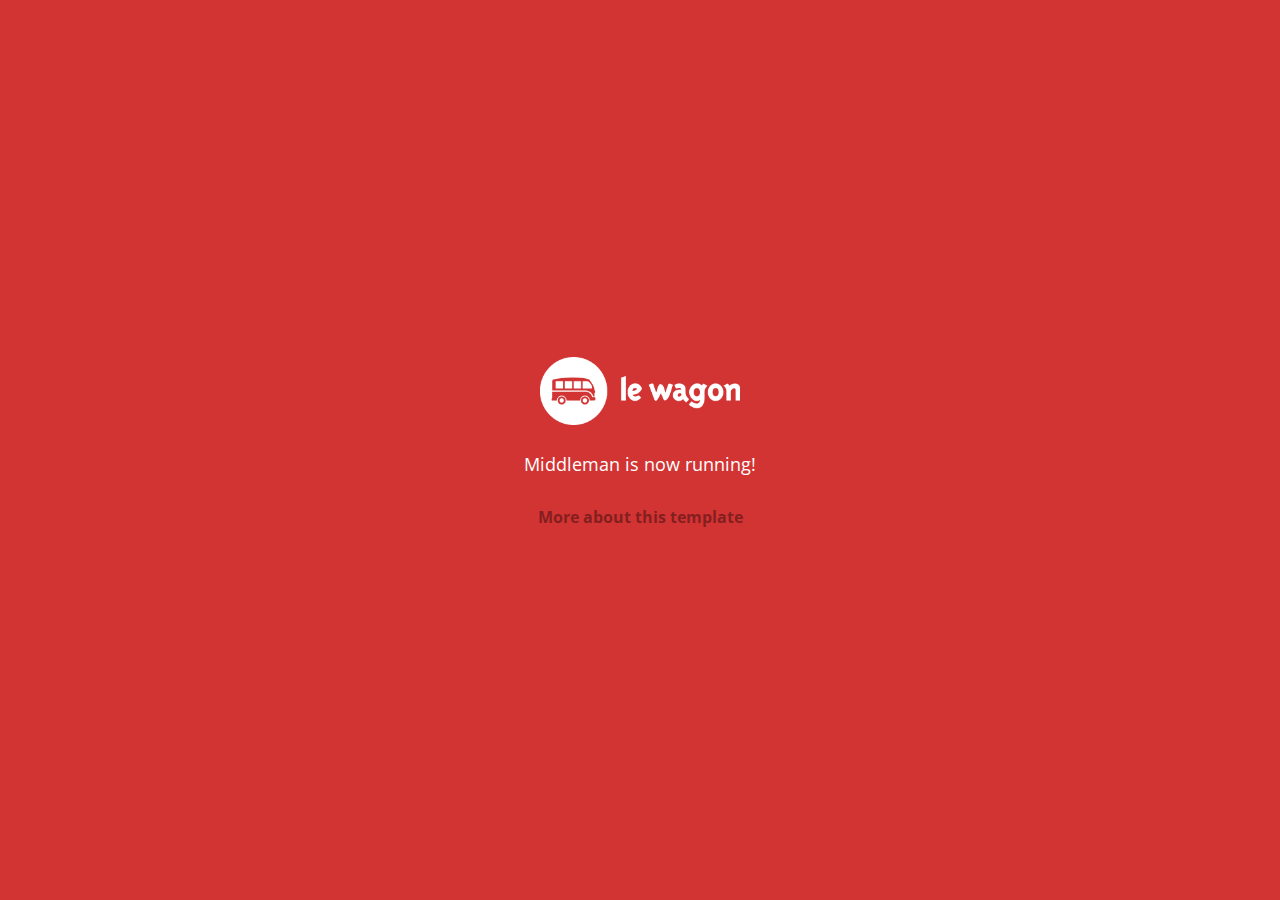
==== index.html @ c511c8ee "Automated commit at 2017-07-31 10:25:38 UTC by middleman-deploy 2.0.0-alpha" ====
<!doctype html>
<html>
  <head>
    <meta charset="utf-8">
    <meta http-equiv="x-ua-compatible" content="ie=edge">
    <meta name="viewport"
          content="width=device-width, initial-scale=1, shrink-to-fit=no">
    <!-- Use the title from a page's frontmatter if it has one -->
    <title>Le Wagon - Middleman</title>
    <link href="stylesheets/application-3c48b980.css" rel="stylesheet" />
    <script src="javascripts/application-93de88c9.js"></script>
    <link href="images/favicon-f15af148.png" rel="icon" type="image/png" />
  </head>
  <body>
    <div id="home">
  <div class="home-content">
    <img src="images/logo-acc9c0ec.png" width="200" alt="Logo" />
    <p>
      Middleman is now running!
    </p>
    <p class="about">
      <a href="about.html">More about this template</a>
    </p>
  </div>
</div>

  </body>
</html>
---- stylesheets/application-3c48b980.css ----
@import url("https://fonts.googleapis.com/css?family=Open+Sans:400,300,700|Raleway:400,100,300,700,500");/*!
 * Bootstrap v3.3.7 (http://getbootstrap.com)
 * Copyright 2011-2016 Twitter, Inc.
 * Licensed under MIT (https://github.com/twbs/bootstrap/blob/master/LICENSE)
 *//*! normalize.css v3.0.3 | MIT License | github.com/necolas/normalize.css */html{font-family:sans-serif;-ms-text-size-adjust:100%;-webkit-text-size-adjust:100%}body{margin:0}article,aside,details,figcaption,figure,footer,header,hgroup,main,menu,nav,section,summary{display:block}audio,canvas,progress,video{display:inline-block;vertical-align:baseline}audio:not([controls]){display:none;height:0}[hidden],template{display:none}a{background-color:transparent}a:active,a:hover{outline:0}abbr[title]{border-bottom:1px dotted}b,strong{font-weight:bold}dfn{font-style:italic}h1{font-size:2em;margin:0.67em 0}mark{background:#ff0;color:#000}small{font-size:80%}sub,sup{font-size:75%;line-height:0;position:relative;vertical-align:baseline}sup{top:-0.5em}sub{bottom:-0.25em}img{border:0}svg:not(:root){overflow:hidden}figure{margin:1em 40px}hr{-webkit-box-sizing:content-box;box-sizing:content-box;height:0}pre{overflow:auto}code,kbd,pre,samp{font-family:monospace, monospace;font-size:1em}button,input,optgroup,select,textarea{color:inherit;font:inherit;margin:0}button{overflow:visible}button,select{text-transform:none}button,html input[type="button"],input[type="reset"],input[type="submit"]{-webkit-appearance:button;cursor:pointer}button[disabled],html input[disabled]{cursor:default}button::-moz-focus-inner,input::-moz-focus-inner{border:0;padding:0}input{line-height:normal}input[type="checkbox"],input[type="radio"]{-webkit-box-sizing:border-box;box-sizing:border-box;padding:0}input[type="number"]::-webkit-inner-spin-button,input[type="number"]::-webkit-outer-spin-button{height:auto}input[type="search"]{-webkit-appearance:textfield;-webkit-box-sizing:content-box;box-sizing:content-box}input[type="search"]::-webkit-search-cancel-button,input[type="search"]::-webkit-search-decoration{-webkit-appearance:none}fieldset{border:1px solid #c0c0c0;margin:0 2px;padding:0.35em 0.625em 0.75em}legend{border:0;padding:0}textarea{overflow:auto}optgroup{font-weight:bold}table{border-collapse:collapse;border-spacing:0}td,th{padding:0}/*! Source: https://github.com/h5bp/html5-boilerplate/blob/master/src/css/main.css */@media print{*,*:before,*:after{background:transparent !important;color:#000 !important;-webkit-box-shadow:none !important;box-shadow:none !important;text-shadow:none !important}a,a:visited{text-decoration:underline}a[href]:after{content:" (" attr(href) ")"}abbr[title]:after{content:" (" attr(title) ")"}a[href^="#"]:after,a[href^="javascript:"]:after{content:""}pre,blockquote{border:1px solid #999;page-break-inside:avoid}thead{display:table-header-group}tr,img{page-break-inside:avoid}img{max-width:100% !important}p,h2,h3{orphans:3;widows:3}h2,h3{page-break-after:avoid}.navbar{display:none}.btn>.caret,.dropup>.btn>.caret{border-top-color:#000 !important}.label{border:1px solid #000}.table{border-collapse:collapse !important}.table td,.table th{background-color:#fff !important}.table-bordered th,.table-bordered td{border:1px solid #ddd !important}}@font-face{font-family:'Glyphicons Halflings';src:url("../assets/bootstrap/glyphicons-halflings-regular-86b6f62b.eot");src:url("../assets/bootstrap/glyphicons-halflings-regular-86b6f62b.eot?#iefix") format("embedded-opentype"),url("../assets/bootstrap/glyphicons-halflings-regular-ca35b697.woff2") format("woff2"),url("../assets/bootstrap/glyphicons-halflings-regular-278e49a8.woff") format("woff"),url("../assets/bootstrap/glyphicons-halflings-regular-44bc1850.ttf") format("truetype"),url("../assets/bootstrap/glyphicons-halflings-regular-de51a849.svg#glyphicons_halflingsregular") format("svg")}.glyphicon{position:relative;top:1px;display:inline-block;font-family:'Glyphicons Halflings';font-style:normal;font-weight:normal;line-height:1;-webkit-font-smoothing:antialiased;-moz-osx-font-smoothing:grayscale}.glyphicon-asterisk:before{content:"\002a"}.glyphicon-plus:before{content:"\002b"}.glyphicon-euro:before,.glyphicon-eur:before{content:"\20ac"}.glyphicon-minus:before{content:"\2212"}.glyphicon-cloud:before{content:"\2601"}.glyphicon-envelope:before{content:"\2709"}.glyphicon-pencil:before{content:"\270f"}.glyphicon-glass:before{content:"\e001"}.glyphicon-music:before{content:"\e002"}.glyphicon-search:before{content:"\e003"}.glyphicon-heart:before{content:"\e005"}.glyphicon-star:before{content:"\e006"}.glyphicon-star-empty:before{content:"\e007"}.glyphicon-user:before{content:"\e008"}.glyphicon-film:before{content:"\e009"}.glyphicon-th-large:before{content:"\e010"}.glyphicon-th:before{content:"\e011"}.glyphicon-th-list:before{content:"\e012"}.glyphicon-ok:before{content:"\e013"}.glyphicon-remove:before{content:"\e014"}.glyphicon-zoom-in:before{content:"\e015"}.glyphicon-zoom-out:before{content:"\e016"}.glyphicon-off:before{content:"\e017"}.glyphicon-signal:before{content:"\e018"}.glyphicon-cog:before{content:"\e019"}.glyphicon-trash:before{content:"\e020"}.glyphicon-home:before{content:"\e021"}.glyphicon-file:before{content:"\e022"}.glyphicon-time:before{content:"\e023"}.glyphicon-road:before{content:"\e024"}.glyphicon-download-alt:before{content:"\e025"}.glyphicon-download:before{content:"\e026"}.glyphicon-upload:before{content:"\e027"}.glyphicon-inbox:before{content:"\e028"}.glyphicon-play-circle:before{content:"\e029"}.glyphicon-repeat:before{content:"\e030"}.glyphicon-refresh:before{content:"\e031"}.glyphicon-list-alt:before{content:"\e032"}.glyphicon-lock:before{content:"\e033"}.glyphicon-flag:before{content:"\e034"}.glyphicon-headphones:before{content:"\e035"}.glyphicon-volume-off:before{content:"\e036"}.glyphicon-volume-down:before{content:"\e037"}.glyphicon-volume-up:before{content:"\e038"}.glyphicon-qrcode:before{content:"\e039"}.glyphicon-barcode:before{content:"\e040"}.glyphicon-tag:before{content:"\e041"}.glyphicon-tags:before{content:"\e042"}.glyphicon-book:before{content:"\e043"}.glyphicon-bookmark:before{content:"\e044"}.glyphicon-print:before{content:"\e045"}.glyphicon-camera:before{content:"\e046"}.glyphicon-font:before{content:"\e047"}.glyphicon-bold:before{content:"\e048"}.glyphicon-italic:before{content:"\e049"}.glyphicon-text-height:before{content:"\e050"}.glyphicon-text-width:before{content:"\e051"}.glyphicon-align-left:before{content:"\e052"}.glyphicon-align-center:before{content:"\e053"}.glyphicon-align-right:before{content:"\e054"}.glyphicon-align-justify:before{content:"\e055"}.glyphicon-list:before{content:"\e056"}.glyphicon-indent-left:before{content:"\e057"}.glyphicon-indent-right:before{content:"\e058"}.glyphicon-facetime-video:before{content:"\e059"}.glyphicon-picture:before{content:"\e060"}.glyphicon-map-marker:before{content:"\e062"}.glyphicon-adjust:before{content:"\e063"}.glyphicon-tint:before{content:"\e064"}.glyphicon-edit:before{content:"\e065"}.glyphicon-share:before{content:"\e066"}.glyphicon-check:before{content:"\e067"}.glyphicon-move:before{content:"\e068"}.glyphicon-step-backward:before{content:"\e069"}.glyphicon-fast-backward:before{content:"\e070"}.glyphicon-backward:before{content:"\e071"}.glyphicon-play:before{content:"\e072"}.glyphicon-pause:before{content:"\e073"}.glyphicon-stop:before{content:"\e074"}.glyphicon-forward:before{content:"\e075"}.glyphicon-fast-forward:before{content:"\e076"}.glyphicon-step-forward:before{content:"\e077"}.glyphicon-eject:before{content:"\e078"}.glyphicon-chevron-left:before{content:"\e079"}.glyphicon-chevron-right:before{content:"\e080"}.glyphicon-plus-sign:before{content:"\e081"}.glyphicon-minus-sign:before{content:"\e082"}.glyphicon-remove-sign:before{content:"\e083"}.glyphicon-ok-sign:before{content:"\e084"}.glyphicon-question-sign:before{content:"\e085"}.glyphicon-info-sign:before{content:"\e086"}.glyphicon-screenshot:before{content:"\e087"}.glyphicon-remove-circle:before{content:"\e088"}.glyphicon-ok-circle:before{content:"\e089"}.glyphicon-ban-circle:before{content:"\e090"}.glyphicon-arrow-left:before{content:"\e091"}.glyphicon-arrow-right:before{content:"\e092"}.glyphicon-arrow-up:before{content:"\e093"}.glyphicon-arrow-down:before{content:"\e094"}.glyphicon-share-alt:before{content:"\e095"}.glyphicon-resize-full:before{content:"\e096"}.glyphicon-resize-small:before{content:"\e097"}.glyphicon-exclamation-sign:before{content:"\e101"}.glyphicon-gift:before{content:"\e102"}.glyphicon-leaf:before{content:"\e103"}.glyphicon-fire:before{content:"\e104"}.glyphicon-eye-open:before{content:"\e105"}.glyphicon-eye-close:before{content:"\e106"}.glyphicon-warning-sign:before{content:"\e107"}.glyphicon-plane:before{content:"\e108"}.glyphicon-calendar:before{content:"\e109"}.glyphicon-random:before{content:"\e110"}.glyphicon-comment:before{content:"\e111"}.glyphicon-magnet:before{content:"\e112"}.glyphicon-chevron-up:before{content:"\e113"}.glyphicon-chevron-down:before{content:"\e114"}.glyphicon-retweet:before{content:"\e115"}.glyphicon-shopping-cart:before{content:"\e116"}.glyphicon-folder-close:before{content:"\e117"}.glyphicon-folder-open:before{content:"\e118"}.glyphicon-resize-vertical:before{content:"\e119"}.glyphicon-resize-horizontal:before{content:"\e120"}.glyphicon-hdd:before{content:"\e121"}.glyphicon-bullhorn:before{content:"\e122"}.glyphicon-bell:before{content:"\e123"}.glyphicon-certificate:before{content:"\e124"}.glyphicon-thumbs-up:before{content:"\e125"}.glyphicon-thumbs-down:before{content:"\e126"}.glyphicon-hand-right:before{content:"\e127"}.glyphicon-hand-left:before{content:"\e128"}.glyphicon-hand-up:before{content:"\e129"}.glyphicon-hand-down:before{content:"\e130"}.glyphicon-circle-arrow-right:before{content:"\e131"}.glyphicon-circle-arrow-left:before{content:"\e132"}.glyphicon-circle-arrow-up:before{content:"\e133"}.glyphicon-circle-arrow-down:before{content:"\e134"}.glyphicon-globe:before{content:"\e135"}.glyphicon-wrench:before{content:"\e136"}.glyphicon-tasks:before{content:"\e137"}.glyphicon-filter:before{content:"\e138"}.glyphicon-briefcase:before{content:"\e139"}.glyphicon-fullscreen:before{content:"\e140"}.glyphicon-dashboard:before{content:"\e141"}.glyphicon-paperclip:before{content:"\e142"}.glyphicon-heart-empty:before{content:"\e143"}.glyphicon-link:before{content:"\e144"}.glyphicon-phone:before{content:"\e145"}.glyphicon-pushpin:before{content:"\e146"}.glyphicon-usd:before{content:"\e148"}.glyphicon-gbp:before{content:"\e149"}.glyphicon-sort:before{content:"\e150"}.glyphicon-sort-by-alphabet:before{content:"\e151"}.glyphicon-sort-by-alphabet-alt:before{content:"\e152"}.glyphicon-sort-by-order:before{content:"\e153"}.glyphicon-sort-by-order-alt:before{content:"\e154"}.glyphicon-sort-by-attributes:before{content:"\e155"}.glyphicon-sort-by-attributes-alt:before{content:"\e156"}.glyphicon-unchecked:before{content:"\e157"}.glyphicon-expand:before{content:"\e158"}.glyphicon-collapse-down:before{content:"\e159"}.glyphicon-collapse-up:before{content:"\e160"}.glyphicon-log-in:before{content:"\e161"}.glyphicon-flash:before{content:"\e162"}.glyphicon-log-out:before{content:"\e163"}.glyphicon-new-window:before{content:"\e164"}.glyphicon-record:before{content:"\e165"}.glyphicon-save:before{content:"\e166"}.glyphicon-open:before{content:"\e167"}.glyphicon-saved:before{content:"\e168"}.glyphicon-import:before{content:"\e169"}.glyphicon-export:before{content:"\e170"}.glyphicon-send:before{content:"\e171"}.glyphicon-floppy-disk:before{content:"\e172"}.glyphicon-floppy-saved:before{content:"\e173"}.glyphicon-floppy-remove:before{content:"\e174"}.glyphicon-floppy-save:before{content:"\e175"}.glyphicon-floppy-open:before{content:"\e176"}.glyphicon-credit-card:before{content:"\e177"}.glyphicon-transfer:before{content:"\e178"}.glyphicon-cutlery:before{content:"\e179"}.glyphicon-header:before{content:"\e180"}.glyphicon-compressed:before{content:"\e181"}.glyphicon-earphone:before{content:"\e182"}.glyphicon-phone-alt:before{content:"\e183"}.glyphicon-tower:before{content:"\e184"}.glyphicon-stats:before{content:"\e185"}.glyphicon-sd-video:before{content:"\e186"}.glyphicon-hd-video:before{content:"\e187"}.glyphicon-subtitles:before{content:"\e188"}.glyphicon-sound-stereo:before{content:"\e189"}.glyphicon-sound-dolby:before{content:"\e190"}.glyphicon-sound-5-1:before{content:"\e191"}.glyphicon-sound-6-1:before{content:"\e192"}.glyphicon-sound-7-1:before{content:"\e193"}.glyphicon-copyright-mark:before{content:"\e194"}.glyphicon-registration-mark:before{content:"\e195"}.glyphicon-cloud-download:before{content:"\e197"}.glyphicon-cloud-upload:before{content:"\e198"}.glyphicon-tree-conifer:before{content:"\e199"}.glyphicon-tree-deciduous:before{content:"\e200"}.glyphicon-cd:before{content:"\e201"}.glyphicon-save-file:before{content:"\e202"}.glyphicon-open-file:before{content:"\e203"}.glyphicon-level-up:before{content:"\e204"}.glyphicon-copy:before{content:"\e205"}.glyphicon-paste:before{content:"\e206"}.glyphicon-alert:before{content:"\e209"}.glyphicon-equalizer:before{content:"\e210"}.glyphicon-king:before{content:"\e211"}.glyphicon-queen:before{content:"\e212"}.glyphicon-pawn:before{content:"\e213"}.glyphicon-bishop:before{content:"\e214"}.glyphicon-knight:before{content:"\e215"}.glyphicon-baby-formula:before{content:"\e216"}.glyphicon-tent:before{content:"\26fa"}.glyphicon-blackboard:before{content:"\e218"}.glyphicon-bed:before{content:"\e219"}.glyphicon-apple:before{content:"\f8ff"}.glyphicon-erase:before{content:"\e221"}.glyphicon-hourglass:before{content:"\231b"}.glyphicon-lamp:before{content:"\e223"}.glyphicon-duplicate:before{content:"\e224"}.glyphicon-piggy-bank:before{content:"\e225"}.glyphicon-scissors:before{content:"\e226"}.glyphicon-bitcoin:before{content:"\e227"}.glyphicon-btc:before{content:"\e227"}.glyphicon-xbt:before{content:"\e227"}.glyphicon-yen:before{content:"\00a5"}.glyphicon-jpy:before{content:"\00a5"}.glyphicon-ruble:before{content:"\20bd"}.glyphicon-rub:before{content:"\20bd"}.glyphicon-scale:before{content:"\e230"}.glyphicon-ice-lolly:before{content:"\e231"}.glyphicon-ice-lolly-tasted:before{content:"\e232"}.glyphicon-education:before{content:"\e233"}.glyphicon-option-horizontal:before{content:"\e234"}.glyphicon-option-vertical:before{content:"\e235"}.glyphicon-menu-hamburger:before{content:"\e236"}.glyphicon-modal-window:before{content:"\e237"}.glyphicon-oil:before{content:"\e238"}.glyphicon-grain:before{content:"\e239"}.glyphicon-sunglasses:before{content:"\e240"}.glyphicon-text-size:before{content:"\e241"}.glyphicon-text-color:before{content:"\e242"}.glyphicon-text-background:before{content:"\e243"}.glyphicon-object-align-top:before{content:"\e244"}.glyphicon-object-align-bottom:before{content:"\e245"}.glyphicon-object-align-horizontal:before{content:"\e246"}.glyphicon-object-align-left:before{content:"\e247"}.glyphicon-object-align-vertical:before{content:"\e248"}.glyphicon-object-align-right:before{content:"\e249"}.glyphicon-triangle-right:before{content:"\e250"}.glyphicon-triangle-left:before{content:"\e251"}.glyphicon-triangle-bottom:before{content:"\e252"}.glyphicon-triangle-top:before{content:"\e253"}.glyphicon-console:before{content:"\e254"}.glyphicon-superscript:before{content:"\e255"}.glyphicon-subscript:before{content:"\e256"}.glyphicon-menu-left:before{content:"\e257"}.glyphicon-menu-right:before{content:"\e258"}.glyphicon-menu-down:before{content:"\e259"}.glyphicon-menu-up:before{content:"\e260"}*{-webkit-box-sizing:border-box;box-sizing:border-box}*:before,*:after{-webkit-box-sizing:border-box;box-sizing:border-box}html{font-size:10px;-webkit-tap-highlight-color:transparent}body{font-family:"Open Sans", "Helvetica", "sans-serif";font-size:18px;line-height:1.42857143;color:#333333;background-color:#F4F4F4}input,button,select,textarea{font-family:inherit;font-size:inherit;line-height:inherit}a{color:#469AE0;text-decoration:none}a:hover,a:focus{color:#1f74ba;text-decoration:underline}a:focus{outline:5px auto -webkit-focus-ring-color;outline-offset:-2px}figure{margin:0}img{vertical-align:middle}.img-responsive{display:block;max-width:100%;height:auto}.img-rounded{border-radius:2px}.img-thumbnail{padding:4px;line-height:1.42857143;background-color:#F4F4F4;border:1px solid #ddd;border-radius:2px;-webkit-transition:all 0.2s ease-in-out;transition:all 0.2s ease-in-out;display:inline-block;max-width:100%;height:auto}.img-circle{border-radius:50%}hr{margin-top:25px;margin-bottom:25px;border:0;border-top:1px solid #eeeeee}.sr-only{position:absolute;width:1px;height:1px;margin:-1px;padding:0;overflow:hidden;clip:rect(0, 0, 0, 0);border:0}.sr-only-focusable:active,.sr-only-focusable:focus{position:static;width:auto;height:auto;margin:0;overflow:visible;clip:auto}[role="button"]{cursor:pointer}h1,h2,h3,h4,h5,h6,.h1,.h2,.h3,.h4,.h5,.h6{font-family:"Raleway", "Helvetica", "sans-serif";font-weight:500;line-height:1.1;color:inherit}h1 small,h1 .small,h2 small,h2 .small,h3 small,h3 .small,h4 small,h4 .small,h5 small,h5 .small,h6 small,h6 .small,.h1 small,.h1 .small,.h2 small,.h2 .small,.h3 small,.h3 .small,.h4 small,.h4 .small,.h5 small,.h5 .small,.h6 small,.h6 .small{font-weight:normal;line-height:1;color:#777777}h1,.h1,h2,.h2,h3,.h3{margin-top:25px;margin-bottom:12.5px}h1 small,h1 .small,.h1 small,.h1 .small,h2 small,h2 .small,.h2 small,.h2 .small,h3 small,h3 .small,.h3 small,.h3 .small{font-size:65%}h4,.h4,h5,.h5,h6,.h6{margin-top:12.5px;margin-bottom:12.5px}h4 small,h4 .small,.h4 small,.h4 .small,h5 small,h5 .small,.h5 small,.h5 .small,h6 small,h6 .small,.h6 small,.h6 .small{font-size:75%}h1,.h1{font-size:46px}h2,.h2{font-size:38px}h3,.h3{font-size:31px}h4,.h4{font-size:23px}h5,.h5{font-size:18px}h6,.h6{font-size:16px}p{margin:0 0 12.5px}.lead{margin-bottom:25px;font-size:20px;font-weight:300;line-height:1.4}@media (min-width: 768px){.lead{font-size:27px}}small,.small{font-size:88%}mark,.mark{background-color:#fcf8e3;padding:.2em}.text-left{text-align:left}.text-right{text-align:right}.text-center{text-align:center}.text-justify{text-align:justify}.text-nowrap{white-space:nowrap}.text-lowercase{text-transform:lowercase}.text-uppercase,.initialism{text-transform:uppercase}.text-capitalize{text-transform:capitalize}.text-muted{color:#777777}.text-primary{color:#469AE0}a.text-primary:hover,a.text-primary:focus{color:#2381d0}.text-success{color:#3c763d}a.text-success:hover,a.text-success:focus{color:#2b542c}.text-info{color:#31708f}a.text-info:hover,a.text-info:focus{color:#245269}.text-warning{color:#8a6d3b}a.text-warning:hover,a.text-warning:focus{color:#66512c}.text-danger{color:#a94442}a.text-danger:hover,a.text-danger:focus{color:#843534}.bg-primary{color:#fff}.bg-primary{background-color:#469AE0}a.bg-primary:hover,a.bg-primary:focus{background-color:#2381d0}.bg-success{background-color:#dff0d8}a.bg-success:hover,a.bg-success:focus{background-color:#c1e2b3}.bg-info{background-color:#d9edf7}a.bg-info:hover,a.bg-info:focus{background-color:#afd9ee}.bg-warning{background-color:#fcf8e3}a.bg-warning:hover,a.bg-warning:focus{background-color:#f7ecb5}.bg-danger{background-color:#f2dede}a.bg-danger:hover,a.bg-danger:focus{background-color:#e4b9b9}.page-header{padding-bottom:11.5px;margin:50px 0 25px;border-bottom:1px solid #eeeeee}ul,ol{margin-top:0;margin-bottom:12.5px}ul ul,ul ol,ol ul,ol ol{margin-bottom:0}.list-unstyled{padding-left:0;list-style:none}.list-inline{padding-left:0;list-style:none;margin-left:-5px}.list-inline>li{display:inline-block;padding-left:5px;padding-right:5px}dl{margin-top:0;margin-bottom:25px}dt,dd{line-height:1.42857143}dt{font-weight:bold}dd{margin-left:0}.dl-horizontal dd:before,.dl-horizontal dd:after{content:" ";display:table}.dl-horizontal dd:after{clear:both}@media (min-width: 768px){.dl-horizontal dt{float:left;width:160px;clear:left;text-align:right;overflow:hidden;text-overflow:ellipsis;white-space:nowrap}.dl-horizontal dd{margin-left:180px}}abbr[title],abbr[data-original-title]{cursor:help;border-bottom:1px dotted #777777}.initialism{font-size:90%}blockquote{padding:12.5px 25px;margin:0 0 25px;font-size:22.5px;border-left:5px solid #eeeeee}blockquote p:last-child,blockquote ul:last-child,blockquote ol:last-child{margin-bottom:0}blockquote footer,blockquote small,blockquote .small{display:block;font-size:80%;line-height:1.42857143;color:#777777}blockquote footer:before,blockquote small:before,blockquote .small:before{content:'\2014 \00A0'}.blockquote-reverse,blockquote.pull-right{padding-right:15px;padding-left:0;border-right:5px solid #eeeeee;border-left:0;text-align:right}.blockquote-reverse footer:before,.blockquote-reverse small:before,.blockquote-reverse .small:before,blockquote.pull-right footer:before,blockquote.pull-right small:before,blockquote.pull-right .small:before{content:''}.blockquote-reverse footer:after,.blockquote-reverse small:after,.blockquote-reverse .small:after,blockquote.pull-right footer:after,blockquote.pull-right small:after,blockquote.pull-right .small:after{content:'\00A0 \2014'}address{margin-bottom:25px;font-style:normal;line-height:1.42857143}code,kbd,pre,samp{font-family:Menlo, Monaco, Consolas, "Courier New", monospace}code{padding:2px 4px;font-size:90%;color:#c7254e;background-color:#f9f2f4;border-radius:2px}kbd{padding:2px 4px;font-size:90%;color:#fff;background-color:#333;border-radius:2px;-webkit-box-shadow:inset 0 -1px 0 rgba(0,0,0,0.25);box-shadow:inset 0 -1px 0 rgba(0,0,0,0.25)}kbd kbd{padding:0;font-size:100%;font-weight:bold;-webkit-box-shadow:none;box-shadow:none}pre{display:block;padding:12px;margin:0 0 12.5px;font-size:17px;line-height:1.42857143;word-break:break-all;word-wrap:break-word;color:#333333;background-color:#f5f5f5;border:1px solid #ccc;border-radius:2px}pre code{padding:0;font-size:inherit;color:inherit;white-space:pre-wrap;background-color:transparent;border-radius:0}.pre-scrollable{max-height:340px;overflow-y:scroll}.container{margin-right:auto;margin-left:auto;padding-left:15px;padding-right:15px}.container:before,.container:after{content:" ";display:table}.container:after{clear:both}@media (min-width: 768px){.container{width:750px}}@media (min-width: 992px){.container{width:970px}}@media (min-width: 1200px){.container{width:1170px}}.container-fluid{margin-right:auto;margin-left:auto;padding-left:15px;padding-right:15px}.container-fluid:before,.container-fluid:after{content:" ";display:table}.container-fluid:after{clear:both}.row{margin-left:-15px;margin-right:-15px}.row:before,.row:after{content:" ";display:table}.row:after{clear:both}.col-xs-1,.col-sm-1,.col-md-1,.col-lg-1,.col-xs-2,.col-sm-2,.col-md-2,.col-lg-2,.col-xs-3,.col-sm-3,.col-md-3,.col-lg-3,.col-xs-4,.col-sm-4,.col-md-4,.col-lg-4,.col-xs-5,.col-sm-5,.col-md-5,.col-lg-5,.col-xs-6,.col-sm-6,.col-md-6,.col-lg-6,.col-xs-7,.col-sm-7,.col-md-7,.col-lg-7,.col-xs-8,.col-sm-8,.col-md-8,.col-lg-8,.col-xs-9,.col-sm-9,.col-md-9,.col-lg-9,.col-xs-10,.col-sm-10,.col-md-10,.col-lg-10,.col-xs-11,.col-sm-11,.col-md-11,.col-lg-11,.col-xs-12,.col-sm-12,.col-md-12,.col-lg-12{position:relative;min-height:1px;padding-left:15px;padding-right:15px}.col-xs-1,.col-xs-2,.col-xs-3,.col-xs-4,.col-xs-5,.col-xs-6,.col-xs-7,.col-xs-8,.col-xs-9,.col-xs-10,.col-xs-11,.col-xs-12{float:left}.col-xs-1{width:8.33333333%}.col-xs-2{width:16.66666667%}.col-xs-3{width:25%}.col-xs-4{width:33.33333333%}.col-xs-5{width:41.66666667%}.col-xs-6{width:50%}.col-xs-7{width:58.33333333%}.col-xs-8{width:66.66666667%}.col-xs-9{width:75%}.col-xs-10{width:83.33333333%}.col-xs-11{width:91.66666667%}.col-xs-12{width:100%}.col-xs-pull-0{right:auto}.col-xs-pull-1{right:8.33333333%}.col-xs-pull-2{right:16.66666667%}.col-xs-pull-3{right:25%}.col-xs-pull-4{right:33.33333333%}.col-xs-pull-5{right:41.66666667%}.col-xs-pull-6{right:50%}.col-xs-pull-7{right:58.33333333%}.col-xs-pull-8{right:66.66666667%}.col-xs-pull-9{right:75%}.col-xs-pull-10{right:83.33333333%}.col-xs-pull-11{right:91.66666667%}.col-xs-pull-12{right:100%}.col-xs-push-0{left:auto}.col-xs-push-1{left:8.33333333%}.col-xs-push-2{left:16.66666667%}.col-xs-push-3{left:25%}.col-xs-push-4{left:33.33333333%}.col-xs-push-5{left:41.66666667%}.col-xs-push-6{left:50%}.col-xs-push-7{left:58.33333333%}.col-xs-push-8{left:66.66666667%}.col-xs-push-9{left:75%}.col-xs-push-10{left:83.33333333%}.col-xs-push-11{left:91.66666667%}.col-xs-push-12{left:100%}.col-xs-offset-0{margin-left:0%}.col-xs-offset-1{margin-left:8.33333333%}.col-xs-offset-2{margin-left:16.66666667%}.col-xs-offset-3{margin-left:25%}.col-xs-offset-4{margin-left:33.33333333%}.col-xs-offset-5{margin-left:41.66666667%}.col-xs-offset-6{margin-left:50%}.col-xs-offset-7{margin-left:58.33333333%}.col-xs-offset-8{margin-left:66.66666667%}.col-xs-offset-9{margin-left:75%}.col-xs-offset-10{margin-left:83.33333333%}.col-xs-offset-11{margin-left:91.66666667%}.col-xs-offset-12{margin-left:100%}@media (min-width: 768px){.col-sm-1,.col-sm-2,.col-sm-3,.col-sm-4,.col-sm-5,.col-sm-6,.col-sm-7,.col-sm-8,.col-sm-9,.col-sm-10,.col-sm-11,.col-sm-12{float:left}.col-sm-1{width:8.33333333%}.col-sm-2{width:16.66666667%}.col-sm-3{width:25%}.col-sm-4{width:33.33333333%}.col-sm-5{width:41.66666667%}.col-sm-6{width:50%}.col-sm-7{width:58.33333333%}.col-sm-8{width:66.66666667%}.col-sm-9{width:75%}.col-sm-10{width:83.33333333%}.col-sm-11{width:91.66666667%}.col-sm-12{width:100%}.col-sm-pull-0{right:auto}.col-sm-pull-1{right:8.33333333%}.col-sm-pull-2{right:16.66666667%}.col-sm-pull-3{right:25%}.col-sm-pull-4{right:33.33333333%}.col-sm-pull-5{right:41.66666667%}.col-sm-pull-6{right:50%}.col-sm-pull-7{right:58.33333333%}.col-sm-pull-8{right:66.66666667%}.col-sm-pull-9{right:75%}.col-sm-pull-10{right:83.33333333%}.col-sm-pull-11{right:91.66666667%}.col-sm-pull-12{right:100%}.col-sm-push-0{left:auto}.col-sm-push-1{left:8.33333333%}.col-sm-push-2{left:16.66666667%}.col-sm-push-3{left:25%}.col-sm-push-4{left:33.33333333%}.col-sm-push-5{left:41.66666667%}.col-sm-push-6{left:50%}.col-sm-push-7{left:58.33333333%}.col-sm-push-8{left:66.66666667%}.col-sm-push-9{left:75%}.col-sm-push-10{left:83.33333333%}.col-sm-push-11{left:91.66666667%}.col-sm-push-12{left:100%}.col-sm-offset-0{margin-left:0%}.col-sm-offset-1{margin-left:8.33333333%}.col-sm-offset-2{margin-left:16.66666667%}.col-sm-offset-3{margin-left:25%}.col-sm-offset-4{margin-left:33.33333333%}.col-sm-offset-5{margin-left:41.66666667%}.col-sm-offset-6{margin-left:50%}.col-sm-offset-7{margin-left:58.33333333%}.col-sm-offset-8{margin-left:66.66666667%}.col-sm-offset-9{margin-left:75%}.col-sm-offset-10{margin-left:83.33333333%}.col-sm-offset-11{margin-left:91.66666667%}.col-sm-offset-12{margin-left:100%}}@media (min-width: 992px){.col-md-1,.col-md-2,.col-md-3,.col-md-4,.col-md-5,.col-md-6,.col-md-7,.col-md-8,.col-md-9,.col-md-10,.col-md-11,.col-md-12{float:left}.col-md-1{width:8.33333333%}.col-md-2{width:16.66666667%}.col-md-3{width:25%}.col-md-4{width:33.33333333%}.col-md-5{width:41.66666667%}.col-md-6{width:50%}.col-md-7{width:58.33333333%}.col-md-8{width:66.66666667%}.col-md-9{width:75%}.col-md-10{width:83.33333333%}.col-md-11{width:91.66666667%}.col-md-12{width:100%}.col-md-pull-0{right:auto}.col-md-pull-1{right:8.33333333%}.col-md-pull-2{right:16.66666667%}.col-md-pull-3{right:25%}.col-md-pull-4{right:33.33333333%}.col-md-pull-5{right:41.66666667%}.col-md-pull-6{right:50%}.col-md-pull-7{right:58.33333333%}.col-md-pull-8{right:66.66666667%}.col-md-pull-9{right:75%}.col-md-pull-10{right:83.33333333%}.col-md-pull-11{right:91.66666667%}.col-md-pull-12{right:100%}.col-md-push-0{left:auto}.col-md-push-1{left:8.33333333%}.col-md-push-2{left:16.66666667%}.col-md-push-3{left:25%}.col-md-push-4{left:33.33333333%}.col-md-push-5{left:41.66666667%}.col-md-push-6{left:50%}.col-md-push-7{left:58.33333333%}.col-md-push-8{left:66.66666667%}.col-md-push-9{left:75%}.col-md-push-10{left:83.33333333%}.col-md-push-11{left:91.66666667%}.col-md-push-12{left:100%}.col-md-offset-0{margin-left:0%}.col-md-offset-1{margin-left:8.33333333%}.col-md-offset-2{margin-left:16.66666667%}.col-md-offset-3{margin-left:25%}.col-md-offset-4{margin-left:33.33333333%}.col-md-offset-5{margin-left:41.66666667%}.col-md-offset-6{margin-left:50%}.col-md-offset-7{margin-left:58.33333333%}.col-md-offset-8{margin-left:66.66666667%}.col-md-offset-9{margin-left:75%}.col-md-offset-10{margin-left:83.33333333%}.col-md-offset-11{margin-left:91.66666667%}.col-md-offset-12{margin-left:100%}}@media (min-width: 1200px){.col-lg-1,.col-lg-2,.col-lg-3,.col-lg-4,.col-lg-5,.col-lg-6,.col-lg-7,.col-lg-8,.col-lg-9,.col-lg-10,.col-lg-11,.col-lg-12{float:left}.col-lg-1{width:8.33333333%}.col-lg-2{width:16.66666667%}.col-lg-3{width:25%}.col-lg-4{width:33.33333333%}.col-lg-5{width:41.66666667%}.col-lg-6{width:50%}.col-lg-7{width:58.33333333%}.col-lg-8{width:66.66666667%}.col-lg-9{width:75%}.col-lg-10{width:83.33333333%}.col-lg-11{width:91.66666667%}.col-lg-12{width:100%}.col-lg-pull-0{right:auto}.col-lg-pull-1{right:8.33333333%}.col-lg-pull-2{right:16.66666667%}.col-lg-pull-3{right:25%}.col-lg-pull-4{right:33.33333333%}.col-lg-pull-5{right:41.66666667%}.col-lg-pull-6{right:50%}.col-lg-pull-7{right:58.33333333%}.col-lg-pull-8{right:66.66666667%}.col-lg-pull-9{right:75%}.col-lg-pull-10{right:83.33333333%}.col-lg-pull-11{right:91.66666667%}.col-lg-pull-12{right:100%}.col-lg-push-0{left:auto}.col-lg-push-1{left:8.33333333%}.col-lg-push-2{left:16.66666667%}.col-lg-push-3{left:25%}.col-lg-push-4{left:33.33333333%}.col-lg-push-5{left:41.66666667%}.col-lg-push-6{left:50%}.col-lg-push-7{left:58.33333333%}.col-lg-push-8{left:66.66666667%}.col-lg-push-9{left:75%}.col-lg-push-10{left:83.33333333%}.col-lg-push-11{left:91.66666667%}.col-lg-push-12{left:100%}.col-lg-offset-0{margin-left:0%}.col-lg-offset-1{margin-left:8.33333333%}.col-lg-offset-2{margin-left:16.66666667%}.col-lg-offset-3{margin-left:25%}.col-lg-offset-4{margin-left:33.33333333%}.col-lg-offset-5{margin-left:41.66666667%}.col-lg-offset-6{margin-left:50%}.col-lg-offset-7{margin-left:58.33333333%}.col-lg-offset-8{margin-left:66.66666667%}.col-lg-offset-9{margin-left:75%}.col-lg-offset-10{margin-left:83.33333333%}.col-lg-offset-11{margin-left:91.66666667%}.col-lg-offset-12{margin-left:100%}}table{background-color:transparent}caption{padding-top:8px;padding-bottom:8px;color:#777777;text-align:left}th{text-align:left}.table{width:100%;max-width:100%;margin-bottom:25px}.table>thead>tr>th,.table>thead>tr>td,.table>tbody>tr>th,.table>tbody>tr>td,.table>tfoot>tr>th,.table>tfoot>tr>td{padding:8px;line-height:1.42857143;vertical-align:top;border-top:1px solid #ddd}.table>thead>tr>th{vertical-align:bottom;border-bottom:2px solid #ddd}.table>caption+thead>tr:first-child>th,.table>caption+thead>tr:first-child>td,.table>colgroup+thead>tr:first-child>th,.table>colgroup+thead>tr:first-child>td,.table>thead:first-child>tr:first-child>th,.table>thead:first-child>tr:first-child>td{border-top:0}.table>tbody+tbody{border-top:2px solid #ddd}.table .table{background-color:#F4F4F4}.table-condensed>thead>tr>th,.table-condensed>thead>tr>td,.table-condensed>tbody>tr>th,.table-condensed>tbody>tr>td,.table-condensed>tfoot>tr>th,.table-condensed>tfoot>tr>td{padding:5px}.table-bordered{border:1px solid #ddd}.table-bordered>thead>tr>th,.table-bordered>thead>tr>td,.table-bordered>tbody>tr>th,.table-bordered>tbody>tr>td,.table-bordered>tfoot>tr>th,.table-bordered>tfoot>tr>td{border:1px solid #ddd}.table-bordered>thead>tr>th,.table-bordered>thead>tr>td{border-bottom-width:2px}.table-striped>tbody>tr:nth-of-type(odd){background-color:#f9f9f9}.table-hover>tbody>tr:hover{background-color:#f5f5f5}table col[class*="col-"]{position:static;float:none;display:table-column}table td[class*="col-"],table th[class*="col-"]{position:static;float:none;display:table-cell}.table>thead>tr>td.active,.table>thead>tr>th.active,.table>thead>tr.active>td,.table>thead>tr.active>th,.table>tbody>tr>td.active,.table>tbody>tr>th.active,.table>tbody>tr.active>td,.table>tbody>tr.active>th,.table>tfoot>tr>td.active,.table>tfoot>tr>th.active,.table>tfoot>tr.active>td,.table>tfoot>tr.active>th{background-color:#f5f5f5}.table-hover>tbody>tr>td.active:hover,.table-hover>tbody>tr>th.active:hover,.table-hover>tbody>tr.active:hover>td,.table-hover>tbody>tr:hover>.active,.table-hover>tbody>tr.active:hover>th{background-color:#e8e8e8}.table>thead>tr>td.success,.table>thead>tr>th.success,.table>thead>tr.success>td,.table>thead>tr.success>th,.table>tbody>tr>td.success,.table>tbody>tr>th.success,.table>tbody>tr.success>td,.table>tbody>tr.success>th,.table>tfoot>tr>td.success,.table>tfoot>tr>th.success,.table>tfoot>tr.success>td,.table>tfoot>tr.success>th{background-color:#dff0d8}.table-hover>tbody>tr>td.success:hover,.table-hover>tbody>tr>th.success:hover,.table-hover>tbody>tr.success:hover>td,.table-hover>tbody>tr:hover>.success,.table-hover>tbody>tr.success:hover>th{background-color:#d0e9c6}.table>thead>tr>td.info,.table>thead>tr>th.info,.table>thead>tr.info>td,.table>thead>tr.info>th,.table>tbody>tr>td.info,.table>tbody>tr>th.info,.table>tbody>tr.info>td,.table>tbody>tr.info>th,.table>tfoot>tr>td.info,.table>tfoot>tr>th.info,.table>tfoot>tr.info>td,.table>tfoot>tr.info>th{background-color:#d9edf7}.table-hover>tbody>tr>td.info:hover,.table-hover>tbody>tr>th.info:hover,.table-hover>tbody>tr.info:hover>td,.table-hover>tbody>tr:hover>.info,.table-hover>tbody>tr.info:hover>th{background-color:#c4e3f3}.table>thead>tr>td.warning,.table>thead>tr>th.warning,.table>thead>tr.warning>td,.table>thead>tr.warning>th,.table>tbody>tr>td.warning,.table>tbody>tr>th.warning,.table>tbody>tr.warning>td,.table>tbody>tr.warning>th,.table>tfoot>tr>td.warning,.table>tfoot>tr>th.warning,.table>tfoot>tr.warning>td,.table>tfoot>tr.warning>th{background-color:#fcf8e3}.table-hover>tbody>tr>td.warning:hover,.table-hover>tbody>tr>th.warning:hover,.table-hover>tbody>tr.warning:hover>td,.table-hover>tbody>tr:hover>.warning,.table-hover>tbody>tr.warning:hover>th{background-color:#faf2cc}.table>thead>tr>td.danger,.table>thead>tr>th.danger,.table>thead>tr.danger>td,.table>thead>tr.danger>th,.table>tbody>tr>td.danger,.table>tbody>tr>th.danger,.table>tbody>tr.danger>td,.table>tbody>tr.danger>th,.table>tfoot>tr>td.danger,.table>tfoot>tr>th.danger,.table>tfoot>tr.danger>td,.table>tfoot>tr.danger>th{background-color:#f2dede}.table-hover>tbody>tr>td.danger:hover,.table-hover>tbody>tr>th.danger:hover,.table-hover>tbody>tr.danger:hover>td,.table-hover>tbody>tr:hover>.danger,.table-hover>tbody>tr.danger:hover>th{background-color:#ebcccc}.table-responsive{overflow-x:auto;min-height:0.01%}@media screen and (max-width: 767px){.table-responsive{width:100%;margin-bottom:18.75px;overflow-y:hidden;-ms-overflow-style:-ms-autohiding-scrollbar;border:1px solid #ddd}.table-responsive>.table{margin-bottom:0}.table-responsive>.table>thead>tr>th,.table-responsive>.table>thead>tr>td,.table-responsive>.table>tbody>tr>th,.table-responsive>.table>tbody>tr>td,.table-responsive>.table>tfoot>tr>th,.table-responsive>.table>tfoot>tr>td{white-space:nowrap}.table-responsive>.table-bordered{border:0}.table-responsive>.table-bordered>thead>tr>th:first-child,.table-responsive>.table-bordered>thead>tr>td:first-child,.table-responsive>.table-bordered>tbody>tr>th:first-child,.table-responsive>.table-bordered>tbody>tr>td:first-child,.table-responsive>.table-bordered>tfoot>tr>th:first-child,.table-responsive>.table-bordered>tfoot>tr>td:first-child{border-left:0}.table-responsive>.table-bordered>thead>tr>th:last-child,.table-responsive>.table-bordered>thead>tr>td:last-child,.table-responsive>.table-bordered>tbody>tr>th:last-child,.table-responsive>.table-bordered>tbody>tr>td:last-child,.table-responsive>.table-bordered>tfoot>tr>th:last-child,.table-responsive>.table-bordered>tfoot>tr>td:last-child{border-right:0}.table-responsive>.table-bordered>tbody>tr:last-child>th,.table-responsive>.table-bordered>tbody>tr:last-child>td,.table-responsive>.table-bordered>tfoot>tr:last-child>th,.table-responsive>.table-bordered>tfoot>tr:last-child>td{border-bottom:0}}fieldset{padding:0;margin:0;border:0;min-width:0}legend{display:block;width:100%;padding:0;margin-bottom:25px;font-size:27px;line-height:inherit;color:#333333;border:0;border-bottom:1px solid #e5e5e5}label{display:inline-block;max-width:100%;margin-bottom:5px;font-weight:bold}input[type="search"]{-webkit-box-sizing:border-box;box-sizing:border-box}input[type="radio"],input[type="checkbox"]{margin:4px 0 0;margin-top:1px \9;line-height:normal}input[type="file"]{display:block}input[type="range"]{display:block;width:100%}select[multiple],select[size]{height:auto}input[type="file"]:focus,input[type="radio"]:focus,input[type="checkbox"]:focus{outline:5px auto -webkit-focus-ring-color;outline-offset:-2px}output{display:block;padding-top:7px;font-size:18px;line-height:1.42857143;color:#000000}.form-control{display:block;width:100%;height:39px;padding:6px 12px;font-size:18px;line-height:1.42857143;color:#000000;background-color:#fff;background-image:none;border:1px solid #ccc;border-radius:2px;-webkit-box-shadow:inset 0 1px 1px rgba(0,0,0,0.075);box-shadow:inset 0 1px 1px rgba(0,0,0,0.075);-webkit-transition:border-color ease-in-out 0.15s, box-shadow ease-in-out 0.15s;-webkit-transition:border-color ease-in-out 0.15s, -webkit-box-shadow ease-in-out 0.15s;transition:border-color ease-in-out 0.15s, -webkit-box-shadow ease-in-out 0.15s;transition:border-color ease-in-out 0.15s, box-shadow ease-in-out 0.15s;transition:border-color ease-in-out 0.15s, box-shadow ease-in-out 0.15s, -webkit-box-shadow ease-in-out 0.15s}.form-control:focus{border-color:#66afe9;outline:0;-webkit-box-shadow:inset 0 1px 1px rgba(0,0,0,0.075),0 0 8px rgba(102,175,233,0.6);box-shadow:inset 0 1px 1px rgba(0,0,0,0.075),0 0 8px rgba(102,175,233,0.6)}.form-control::-moz-placeholder{color:#999;opacity:1}.form-control:-ms-input-placeholder{color:#999}.form-control::-webkit-input-placeholder{color:#999}.form-control::-ms-expand{border:0;background-color:transparent}.form-control[disabled],.form-control[readonly],fieldset[disabled] .form-control{background-color:#eeeeee;opacity:1}.form-control[disabled],fieldset[disabled] .form-control{cursor:not-allowed}textarea.form-control{height:auto}input[type="search"]{-webkit-appearance:none}@media screen and (-webkit-min-device-pixel-ratio: 0){input[type="date"].form-control,input[type="time"].form-control,input[type="datetime-local"].form-control,input[type="month"].form-control{line-height:39px}input[type="date"].input-sm,.input-group-sm>input[type="date"].form-control,.input-group-sm>input[type="date"].input-group-addon,.input-group-sm>.input-group-btn>input[type="date"].btn,.input-group-sm input[type="date"],input[type="time"].input-sm,.input-group-sm>input[type="time"].form-control,.input-group-sm>input[type="time"].input-group-addon,.input-group-sm>.input-group-btn>input[type="time"].btn,.input-group-sm input[type="time"],input[type="datetime-local"].input-sm,.input-group-sm>input[type="datetime-local"].form-control,.input-group-sm>input[type="datetime-local"].input-group-addon,.input-group-sm>.input-group-btn>input[type="datetime-local"].btn,.input-group-sm input[type="datetime-local"],input[type="month"].input-sm,.input-group-sm>input[type="month"].form-control,.input-group-sm>input[type="month"].input-group-addon,.input-group-sm>.input-group-btn>input[type="month"].btn,.input-group-sm input[type="month"]{line-height:36px}input[type="date"].input-lg,.input-group-lg>input[type="date"].form-control,.input-group-lg>input[type="date"].input-group-addon,.input-group-lg>.input-group-btn>input[type="date"].btn,.input-group-lg input[type="date"],input[type="time"].input-lg,.input-group-lg>input[type="time"].form-control,.input-group-lg>input[type="time"].input-group-addon,.input-group-lg>.input-group-btn>input[type="time"].btn,.input-group-lg input[type="time"],input[type="datetime-local"].input-lg,.input-group-lg>input[type="datetime-local"].form-control,.input-group-lg>input[type="datetime-local"].input-group-addon,.input-group-lg>.input-group-btn>input[type="datetime-local"].btn,.input-group-lg input[type="datetime-local"],input[type="month"].input-lg,.input-group-lg>input[type="month"].form-control,.input-group-lg>input[type="month"].input-group-addon,.input-group-lg>.input-group-btn>input[type="month"].btn,.input-group-lg input[type="month"]{line-height:53px}}.form-group{margin-bottom:15px}.radio,.checkbox{position:relative;display:block;margin-top:10px;margin-bottom:10px}.radio label,.checkbox label{min-height:25px;padding-left:20px;margin-bottom:0;font-weight:normal;cursor:pointer}.radio input[type="radio"],.radio-inline input[type="radio"],.checkbox input[type="checkbox"],.checkbox-inline input[type="checkbox"]{position:absolute;margin-left:-20px;margin-top:4px \9}.radio+.radio,.checkbox+.checkbox{margin-top:-5px}.radio-inline,.checkbox-inline{position:relative;display:inline-block;padding-left:20px;margin-bottom:0;vertical-align:middle;font-weight:normal;cursor:pointer}.radio-inline+.radio-inline,.checkbox-inline+.checkbox-inline{margin-top:0;margin-left:10px}input[type="radio"][disabled],input[type="radio"].disabled,fieldset[disabled] input[type="radio"],input[type="checkbox"][disabled],input[type="checkbox"].disabled,fieldset[disabled] input[type="checkbox"]{cursor:not-allowed}.radio-inline.disabled,fieldset[disabled] .radio-inline,.checkbox-inline.disabled,fieldset[disabled] .checkbox-inline{cursor:not-allowed}.radio.disabled label,fieldset[disabled] .radio label,.checkbox.disabled label,fieldset[disabled] .checkbox label{cursor:not-allowed}.form-control-static{padding-top:7px;padding-bottom:7px;margin-bottom:0;min-height:43px}.form-control-static.input-lg,.input-group-lg>.form-control-static.form-control,.input-group-lg>.form-control-static.input-group-addon,.input-group-lg>.input-group-btn>.form-control-static.btn,.form-control-static.input-sm,.input-group-sm>.form-control-static.form-control,.input-group-sm>.form-control-static.input-group-addon,.input-group-sm>.input-group-btn>.form-control-static.btn{padding-left:0;padding-right:0}.input-sm,.input-group-sm>.form-control,.input-group-sm>.input-group-addon,.input-group-sm>.input-group-btn>.btn{height:36px;padding:5px 10px;font-size:16px;line-height:1.5;border-radius:2px}select.input-sm,.input-group-sm>select.form-control,.input-group-sm>select.input-group-addon,.input-group-sm>.input-group-btn>select.btn{height:36px;line-height:36px}textarea.input-sm,.input-group-sm>textarea.form-control,.input-group-sm>textarea.input-group-addon,.input-group-sm>.input-group-btn>textarea.btn,select[multiple].input-sm,.input-group-sm>select[multiple].form-control,.input-group-sm>select[multiple].input-group-addon,.input-group-sm>.input-group-btn>select[multiple].btn{height:auto}.form-group-sm .form-control{height:36px;padding:5px 10px;font-size:16px;line-height:1.5;border-radius:2px}.form-group-sm select.form-control{height:36px;line-height:36px}.form-group-sm textarea.form-control,.form-group-sm select[multiple].form-control{height:auto}.form-group-sm .form-control-static{height:36px;min-height:41px;padding:6px 10px;font-size:16px;line-height:1.5}.input-lg,.input-group-lg>.form-control,.input-group-lg>.input-group-addon,.input-group-lg>.input-group-btn>.btn{height:53px;padding:10px 16px;font-size:23px;line-height:1.3333333;border-radius:2px}select.input-lg,.input-group-lg>select.form-control,.input-group-lg>select.input-group-addon,.input-group-lg>.input-group-btn>select.btn{height:53px;line-height:53px}textarea.input-lg,.input-group-lg>textarea.form-control,.input-group-lg>textarea.input-group-addon,.input-group-lg>.input-group-btn>textarea.btn,select[multiple].input-lg,.input-group-lg>select[multiple].form-control,.input-group-lg>select[multiple].input-group-addon,.input-group-lg>.input-group-btn>select[multiple].btn{height:auto}.form-group-lg .form-control{height:53px;padding:10px 16px;font-size:23px;line-height:1.3333333;border-radius:2px}.form-group-lg select.form-control{height:53px;line-height:53px}.form-group-lg textarea.form-control,.form-group-lg select[multiple].form-control{height:auto}.form-group-lg .form-control-static{height:53px;min-height:48px;padding:11px 16px;font-size:23px;line-height:1.3333333}.has-feedback{position:relative}.has-feedback .form-control{padding-right:48.75px}.form-control-feedback{position:absolute;top:0;right:0;z-index:2;display:block;width:39px;height:39px;line-height:39px;text-align:center;pointer-events:none}.input-lg+.form-control-feedback,.input-group-lg>.form-control+.form-control-feedback,.input-group-lg>.input-group-addon+.form-control-feedback,.input-group-lg>.input-group-btn>.btn+.form-control-feedback,.input-group-lg+.form-control-feedback,.form-group-lg .form-control+.form-control-feedback{width:53px;height:53px;line-height:53px}.input-sm+.form-control-feedback,.input-group-sm>.form-control+.form-control-feedback,.input-group-sm>.input-group-addon+.form-control-feedback,.input-group-sm>.input-group-btn>.btn+.form-control-feedback,.input-group-sm+.form-control-feedback,.form-group-sm .form-control+.form-control-feedback{width:36px;height:36px;line-height:36px}.has-success .help-block,.has-success .control-label,.has-success .radio,.has-success .checkbox,.has-success .radio-inline,.has-success .checkbox-inline,.has-success.radio label,.has-success.checkbox label,.has-success.radio-inline label,.has-success.checkbox-inline label{color:#3c763d}.has-success .form-control{border-color:#3c763d;-webkit-box-shadow:inset 0 1px 1px rgba(0,0,0,0.075);box-shadow:inset 0 1px 1px rgba(0,0,0,0.075)}.has-success .form-control:focus{border-color:#2b542c;-webkit-box-shadow:inset 0 1px 1px rgba(0,0,0,0.075),0 0 6px #67b168;box-shadow:inset 0 1px 1px rgba(0,0,0,0.075),0 0 6px #67b168}.has-success .input-group-addon{color:#3c763d;border-color:#3c763d;background-color:#dff0d8}.has-success .form-control-feedback{color:#3c763d}.has-warning .help-block,.has-warning .control-label,.has-warning .radio,.has-warning .checkbox,.has-warning .radio-inline,.has-warning .checkbox-inline,.has-warning.radio label,.has-warning.checkbox label,.has-warning.radio-inline label,.has-warning.checkbox-inline label{color:#8a6d3b}.has-warning .form-control{border-color:#8a6d3b;-webkit-box-shadow:inset 0 1px 1px rgba(0,0,0,0.075);box-shadow:inset 0 1px 1px rgba(0,0,0,0.075)}.has-warning .form-control:focus{border-color:#66512c;-webkit-box-shadow:inset 0 1px 1px rgba(0,0,0,0.075),0 0 6px #c0a16b;box-shadow:inset 0 1px 1px rgba(0,0,0,0.075),0 0 6px #c0a16b}.has-warning .input-group-addon{color:#8a6d3b;border-color:#8a6d3b;background-color:#fcf8e3}.has-warning .form-control-feedback{color:#8a6d3b}.has-error .help-block,.has-error .control-label,.has-error .radio,.has-error .checkbox,.has-error .radio-inline,.has-error .checkbox-inline,.has-error.radio label,.has-error.checkbox label,.has-error.radio-inline label,.has-error.checkbox-inline label{color:#a94442}.has-error .form-control{border-color:#a94442;-webkit-box-shadow:inset 0 1px 1px rgba(0,0,0,0.075);box-shadow:inset 0 1px 1px rgba(0,0,0,0.075)}.has-error .form-control:focus{border-color:#843534;-webkit-box-shadow:inset 0 1px 1px rgba(0,0,0,0.075),0 0 6px #ce8483;box-shadow:inset 0 1px 1px rgba(0,0,0,0.075),0 0 6px #ce8483}.has-error .input-group-addon{color:#a94442;border-color:#a94442;background-color:#f2dede}.has-error .form-control-feedback{color:#a94442}.has-feedback label ~ .form-control-feedback{top:30px}.has-feedback label.sr-only ~ .form-control-feedback{top:0}.help-block{display:block;margin-top:5px;margin-bottom:10px;color:#737373}@media (min-width: 768px){.form-inline .form-group{display:inline-block;margin-bottom:0;vertical-align:middle}.form-inline .form-control{display:inline-block;width:auto;vertical-align:middle}.form-inline .form-control-static{display:inline-block}.form-inline .input-group{display:inline-table;vertical-align:middle}.form-inline .input-group .input-group-addon,.form-inline .input-group .input-group-btn,.form-inline .input-group .form-control{width:auto}.form-inline .input-group>.form-control{width:100%}.form-inline .control-label{margin-bottom:0;vertical-align:middle}.form-inline .radio,.form-inline .checkbox{display:inline-block;margin-top:0;margin-bottom:0;vertical-align:middle}.form-inline .radio label,.form-inline .checkbox label{padding-left:0}.form-inline .radio input[type="radio"],.form-inline .checkbox input[type="checkbox"]{position:relative;margin-left:0}.form-inline .has-feedback .form-control-feedback{top:0}}.form-horizontal .radio,.form-horizontal .checkbox,.form-horizontal .radio-inline,.form-horizontal .checkbox-inline{margin-top:0;margin-bottom:0;padding-top:7px}.form-horizontal .radio,.form-horizontal .checkbox{min-height:32px}.form-horizontal .form-group{margin-left:-15px;margin-right:-15px}.form-horizontal .form-group:before,.form-horizontal .form-group:after{content:" ";display:table}.form-horizontal .form-group:after{clear:both}@media (min-width: 768px){.form-horizontal .control-label{text-align:right;margin-bottom:0;padding-top:7px}}.form-horizontal .has-feedback .form-control-feedback{right:15px}@media (min-width: 768px){.form-horizontal .form-group-lg .control-label{padding-top:11px;font-size:23px}}@media (min-width: 768px){.form-horizontal .form-group-sm .control-label{padding-top:6px;font-size:16px}}.btn{display:inline-block;margin-bottom:0;font-weight:normal;text-align:center;vertical-align:middle;-ms-touch-action:manipulation;touch-action:manipulation;cursor:pointer;background-image:none;border:1px solid transparent;white-space:nowrap;padding:6px 12px;font-size:18px;line-height:1.42857143;border-radius:2px;-webkit-user-select:none;-moz-user-select:none;-ms-user-select:none;user-select:none}.btn:focus,.btn.focus,.btn:active:focus,.btn:active.focus,.btn.active:focus,.btn.active.focus{outline:5px auto -webkit-focus-ring-color;outline-offset:-2px}.btn:hover,.btn:focus,.btn.focus{color:#333;text-decoration:none}.btn:active,.btn.active{outline:0;background-image:none;-webkit-box-shadow:inset 0 3px 5px rgba(0,0,0,0.125);box-shadow:inset 0 3px 5px rgba(0,0,0,0.125)}.btn.disabled,.btn[disabled],fieldset[disabled] .btn{cursor:not-allowed;opacity:0.65;filter:alpha(opacity=65);-webkit-box-shadow:none;box-shadow:none}a.btn.disabled,fieldset[disabled] a.btn{pointer-events:none}.btn-default{color:#333;background-color:#fff;border-color:#ccc}.btn-default:focus,.btn-default.focus{color:#333;background-color:#e6e6e6;border-color:#8c8c8c}.btn-default:hover{color:#333;background-color:#e6e6e6;border-color:#adadad}.btn-default:active,.btn-default.active,.open>.btn-default.dropdown-toggle{color:#333;background-color:#e6e6e6;border-color:#adadad}.btn-default:active:hover,.btn-default:active:focus,.btn-default:active.focus,.btn-default.active:hover,.btn-default.active:focus,.btn-default.active.focus,.open>.btn-default.dropdown-toggle:hover,.open>.btn-default.dropdown-toggle:focus,.open>.btn-default.dropdown-toggle.focus{color:#333;background-color:#d4d4d4;border-color:#8c8c8c}.btn-default:active,.btn-default.active,.open>.btn-default.dropdown-toggle{background-image:none}.btn-default.disabled:hover,.btn-default.disabled:focus,.btn-default.disabled.focus,.btn-default[disabled]:hover,.btn-default[disabled]:focus,.btn-default[disabled].focus,fieldset[disabled] .btn-default:hover,fieldset[disabled] .btn-default:focus,fieldset[disabled] .btn-default.focus{background-color:#fff;border-color:#ccc}.btn-default .badge{color:#fff;background-color:#333}.btn-primary{color:#fff;background-color:#469AE0;border-color:#308edc}.btn-primary:focus,.btn-primary.focus{color:#fff;background-color:#2381d0;border-color:#144b79}.btn-primary:hover{color:#fff;background-color:#2381d0;border-color:#1e6eb2}.btn-primary:active,.btn-primary.active,.open>.btn-primary.dropdown-toggle{color:#fff;background-color:#2381d0;border-color:#1e6eb2}.btn-primary:active:hover,.btn-primary:active:focus,.btn-primary:active.focus,.btn-primary.active:hover,.btn-primary.active:focus,.btn-primary.active.focus,.open>.btn-primary.dropdown-toggle:hover,.open>.btn-primary.dropdown-toggle:focus,.open>.btn-primary.dropdown-toggle.focus{color:#fff;background-color:#1e6eb2;border-color:#144b79}.btn-primary:active,.btn-primary.active,.open>.btn-primary.dropdown-toggle{background-image:none}.btn-primary.disabled:hover,.btn-primary.disabled:focus,.btn-primary.disabled.focus,.btn-primary[disabled]:hover,.btn-primary[disabled]:focus,.btn-primary[disabled].focus,fieldset[disabled] .btn-primary:hover,fieldset[disabled] .btn-primary:focus,fieldset[disabled] .btn-primary.focus{background-color:#469AE0;border-color:#308edc}.btn-primary .badge{color:#469AE0;background-color:#fff}.btn-success{color:#fff;background-color:#32B796;border-color:#2da386}.btn-success:focus,.btn-success.focus{color:#fff;background-color:#278f75;border-color:#113f34}.btn-success:hover{color:#fff;background-color:#278f75;border-color:#1f735e}.btn-success:active,.btn-success.active,.open>.btn-success.dropdown-toggle{color:#fff;background-color:#278f75;border-color:#1f735e}.btn-success:active:hover,.btn-success:active:focus,.btn-success:active.focus,.btn-success.active:hover,.btn-success.active:focus,.btn-success.active.focus,.open>.btn-success.dropdown-toggle:hover,.open>.btn-success.dropdown-toggle:focus,.open>.btn-success.dropdown-toggle.focus{color:#fff;background-color:#1f735e;border-color:#113f34}.btn-success:active,.btn-success.active,.open>.btn-success.dropdown-toggle{background-image:none}.btn-success.disabled:hover,.btn-success.disabled:focus,.btn-success.disabled.focus,.btn-success[disabled]:hover,.btn-success[disabled]:focus,.btn-success[disabled].focus,fieldset[disabled] .btn-success:hover,fieldset[disabled] .btn-success:focus,fieldset[disabled] .btn-success.focus{background-color:#32B796;border-color:#2da386}.btn-success .badge{color:#32B796;background-color:#fff}.btn-info{color:#fff;background-color:#FDB631;border-color:#fdad18}.btn-info:focus,.btn-info.focus{color:#fff;background-color:#f9a302;border-color:#946101}.btn-info:hover{color:#fff;background-color:#f9a302;border-color:#d58c02}.btn-info:active,.btn-info.active,.open>.btn-info.dropdown-toggle{color:#fff;background-color:#f9a302;border-color:#d58c02}.btn-info:active:hover,.btn-info:active:focus,.btn-info:active.focus,.btn-info.active:hover,.btn-info.active:focus,.btn-info.active.focus,.open>.btn-info.dropdown-toggle:hover,.open>.btn-info.dropdown-toggle:focus,.open>.btn-info.dropdown-toggle.focus{color:#fff;background-color:#d58c02;border-color:#946101}.btn-info:active,.btn-info.active,.open>.btn-info.dropdown-toggle{background-image:none}.btn-info.disabled:hover,.btn-info.disabled:focus,.btn-info.disabled.focus,.btn-info[disabled]:hover,.btn-info[disabled]:focus,.btn-info[disabled].focus,fieldset[disabled] .btn-info:hover,fieldset[disabled] .btn-info:focus,fieldset[disabled] .btn-info.focus{background-color:#FDB631;border-color:#fdad18}.btn-info .badge{color:#FDB631;background-color:#fff}.btn-warning{color:#fff;background-color:#E67E22;border-color:#d67118}.btn-warning:focus,.btn-warning.focus{color:#fff;background-color:#bf6516;border-color:#64350b}.btn-warning:hover{color:#fff;background-color:#bf6516;border-color:#9f5412}.btn-warning:active,.btn-warning.active,.open>.btn-warning.dropdown-toggle{color:#fff;background-color:#bf6516;border-color:#9f5412}.btn-warning:active:hover,.btn-warning:active:focus,.btn-warning:active.focus,.btn-warning.active:hover,.btn-warning.active:focus,.btn-warning.active.focus,.open>.btn-warning.dropdown-toggle:hover,.open>.btn-warning.dropdown-toggle:focus,.open>.btn-warning.dropdown-toggle.focus{color:#fff;background-color:#9f5412;border-color:#64350b}.btn-warning:active,.btn-warning.active,.open>.btn-warning.dropdown-toggle{background-image:none}.btn-warning.disabled:hover,.btn-warning.disabled:focus,.btn-warning.disabled.focus,.btn-warning[disabled]:hover,.btn-warning[disabled]:focus,.btn-warning[disabled].focus,fieldset[disabled] .btn-warning:hover,fieldset[disabled] .btn-warning:focus,fieldset[disabled] .btn-warning.focus{background-color:#E67E22;border-color:#d67118}.btn-warning .badge{color:#E67E22;background-color:#fff}.btn-danger{color:#fff;background-color:#EE5F5B;border-color:#ec4844}.btn-danger:focus,.btn-danger.focus{color:#fff;background-color:#e9322d;border-color:#9f1411}.btn-danger:hover{color:#fff;background-color:#e9322d;border-color:#dc1c17}.btn-danger:active,.btn-danger.active,.open>.btn-danger.dropdown-toggle{color:#fff;background-color:#e9322d;border-color:#dc1c17}.btn-danger:active:hover,.btn-danger:active:focus,.btn-danger:active.focus,.btn-danger.active:hover,.btn-danger.active:focus,.btn-danger.active.focus,.open>.btn-danger.dropdown-toggle:hover,.open>.btn-danger.dropdown-toggle:focus,.open>.btn-danger.dropdown-toggle.focus{color:#fff;background-color:#dc1c17;border-color:#9f1411}.btn-danger:active,.btn-danger.active,.open>.btn-danger.dropdown-toggle{background-image:none}.btn-danger.disabled:hover,.btn-danger.disabled:focus,.btn-danger.disabled.focus,.btn-danger[disabled]:hover,.btn-danger[disabled]:focus,.btn-danger[disabled].focus,fieldset[disabled] .btn-danger:hover,fieldset[disabled] .btn-danger:focus,fieldset[disabled] .btn-danger.focus{background-color:#EE5F5B;border-color:#ec4844}.btn-danger .badge{color:#EE5F5B;background-color:#fff}.btn-link{color:#469AE0;font-weight:normal;border-radius:0}.btn-link,.btn-link:active,.btn-link.active,.btn-link[disabled],fieldset[disabled] .btn-link{background-color:transparent;-webkit-box-shadow:none;box-shadow:none}.btn-link,.btn-link:hover,.btn-link:focus,.btn-link:active{border-color:transparent}.btn-link:hover,.btn-link:focus{color:#1f74ba;text-decoration:underline;background-color:transparent}.btn-link[disabled]:hover,.btn-link[disabled]:focus,fieldset[disabled] .btn-link:hover,fieldset[disabled] .btn-link:focus{color:#777777;text-decoration:none}.btn-lg,.btn-group-lg>.btn{padding:10px 16px;font-size:23px;line-height:1.3333333;border-radius:2px}.btn-sm,.btn-group-sm>.btn{padding:5px 10px;font-size:16px;line-height:1.5;border-radius:2px}.btn-xs,.btn-group-xs>.btn{padding:1px 5px;font-size:16px;line-height:1.5;border-radius:2px}.btn-block{display:block;width:100%}.btn-block+.btn-block{margin-top:5px}input[type="submit"].btn-block,input[type="reset"].btn-block,input[type="button"].btn-block{width:100%}.fade{opacity:0;-webkit-transition:opacity 0.15s linear;transition:opacity 0.15s linear}.fade.in{opacity:1}.collapse{display:none}.collapse.in{display:block}tr.collapse.in{display:table-row}tbody.collapse.in{display:table-row-group}.collapsing{position:relative;height:0;overflow:hidden;-webkit-transition-property:height, visibility;transition-property:height, visibility;-webkit-transition-duration:0.35s;transition-duration:0.35s;-webkit-transition-timing-function:ease;transition-timing-function:ease}.caret{display:inline-block;width:0;height:0;margin-left:2px;vertical-align:middle;border-top:4px dashed;border-top:4px solid \9;border-right:4px solid transparent;border-left:4px solid transparent}.dropup,.dropdown{position:relative}.dropdown-toggle:focus{outline:0}.dropdown-menu{position:absolute;top:100%;left:0;z-index:1000;display:none;float:left;min-width:160px;padding:5px 0;margin:2px 0 0;list-style:none;font-size:18px;text-align:left;background-color:#fff;border:1px solid #ccc;border:1px solid rgba(0,0,0,0.15);border-radius:2px;-webkit-box-shadow:0 6px 12px rgba(0,0,0,0.175);box-shadow:0 6px 12px rgba(0,0,0,0.175);background-clip:padding-box}.dropdown-menu.pull-right{right:0;left:auto}.dropdown-menu .divider{height:1px;margin:11.5px 0;overflow:hidden;background-color:#e5e5e5}.dropdown-menu>li>a{display:block;padding:3px 20px;clear:both;font-weight:normal;line-height:1.42857143;color:#333333;white-space:nowrap}.dropdown-menu>li>a:hover,.dropdown-menu>li>a:focus{text-decoration:none;color:#262626;background-color:#f5f5f5}.dropdown-menu>.active>a,.dropdown-menu>.active>a:hover,.dropdown-menu>.active>a:focus{color:#fff;text-decoration:none;outline:0;background-color:#469AE0}.dropdown-menu>.disabled>a,.dropdown-menu>.disabled>a:hover,.dropdown-menu>.disabled>a:focus{color:#777777}.dropdown-menu>.disabled>a:hover,.dropdown-menu>.disabled>a:focus{text-decoration:none;background-color:transparent;background-image:none;filter:progid:DXImageTransform.Microsoft.gradient(enabled = false);cursor:not-allowed}.open>.dropdown-menu{display:block}.open>a{outline:0}.dropdown-menu-right{left:auto;right:0}.dropdown-menu-left{left:0;right:auto}.dropdown-header{display:block;padding:3px 20px;font-size:16px;line-height:1.42857143;color:#777777;white-space:nowrap}.dropdown-backdrop{position:fixed;left:0;right:0;bottom:0;top:0;z-index:990}.pull-right>.dropdown-menu{right:0;left:auto}.dropup .caret,.navbar-fixed-bottom .dropdown .caret{border-top:0;border-bottom:4px dashed;border-bottom:4px solid \9;content:""}.dropup .dropdown-menu,.navbar-fixed-bottom .dropdown .dropdown-menu{top:auto;bottom:100%;margin-bottom:2px}@media (min-width: 768px){.navbar-right .dropdown-menu{right:0;left:auto}.navbar-right .dropdown-menu-left{left:0;right:auto}}.btn-group,.btn-group-vertical{position:relative;display:inline-block;vertical-align:middle}.btn-group>.btn,.btn-group-vertical>.btn{position:relative;float:left}.btn-group>.btn:hover,.btn-group>.btn:focus,.btn-group>.btn:active,.btn-group>.btn.active,.btn-group-vertical>.btn:hover,.btn-group-vertical>.btn:focus,.btn-group-vertical>.btn:active,.btn-group-vertical>.btn.active{z-index:2}.btn-group .btn+.btn,.btn-group .btn+.btn-group,.btn-group .btn-group+.btn,.btn-group .btn-group+.btn-group{margin-left:-1px}.btn-toolbar{margin-left:-5px}.btn-toolbar:before,.btn-toolbar:after{content:" ";display:table}.btn-toolbar:after{clear:both}.btn-toolbar .btn,.btn-toolbar .btn-group,.btn-toolbar .input-group{float:left}.btn-toolbar>.btn,.btn-toolbar>.btn-group,.btn-toolbar>.input-group{margin-left:5px}.btn-group>.btn:not(:first-child):not(:last-child):not(.dropdown-toggle){border-radius:0}.btn-group>.btn:first-child{margin-left:0}.btn-group>.btn:first-child:not(:last-child):not(.dropdown-toggle){border-bottom-right-radius:0;border-top-right-radius:0}.btn-group>.btn:last-child:not(:first-child),.btn-group>.dropdown-toggle:not(:first-child){border-bottom-left-radius:0;border-top-left-radius:0}.btn-group>.btn-group{float:left}.btn-group>.btn-group:not(:first-child):not(:last-child)>.btn{border-radius:0}.btn-group>.btn-group:first-child:not(:last-child)>.btn:last-child,.btn-group>.btn-group:first-child:not(:last-child)>.dropdown-toggle{border-bottom-right-radius:0;border-top-right-radius:0}.btn-group>.btn-group:last-child:not(:first-child)>.btn:first-child{border-bottom-left-radius:0;border-top-left-radius:0}.btn-group .dropdown-toggle:active,.btn-group.open .dropdown-toggle{outline:0}.btn-group>.btn+.dropdown-toggle{padding-left:8px;padding-right:8px}.btn-group>.btn-lg+.dropdown-toggle,.btn-group-lg.btn-group>.btn+.dropdown-toggle{padding-left:12px;padding-right:12px}.btn-group.open .dropdown-toggle{-webkit-box-shadow:inset 0 3px 5px rgba(0,0,0,0.125);box-shadow:inset 0 3px 5px rgba(0,0,0,0.125)}.btn-group.open .dropdown-toggle.btn-link{-webkit-box-shadow:none;box-shadow:none}.btn .caret{margin-left:0}.btn-lg .caret,.btn-group-lg>.btn .caret{border-width:5px 5px 0;border-bottom-width:0}.dropup .btn-lg .caret,.dropup .btn-group-lg>.btn .caret{border-width:0 5px 5px}.btn-group-vertical>.btn,.btn-group-vertical>.btn-group,.btn-group-vertical>.btn-group>.btn{display:block;float:none;width:100%;max-width:100%}.btn-group-vertical>.btn-group:before,.btn-group-vertical>.btn-group:after{content:" ";display:table}.btn-group-vertical>.btn-group:after{clear:both}.btn-group-vertical>.btn-group>.btn{float:none}.btn-group-vertical>.btn+.btn,.btn-group-vertical>.btn+.btn-group,.btn-group-vertical>.btn-group+.btn,.btn-group-vertical>.btn-group+.btn-group{margin-top:-1px;margin-left:0}.btn-group-vertical>.btn:not(:first-child):not(:last-child){border-radius:0}.btn-group-vertical>.btn:first-child:not(:last-child){border-top-right-radius:2px;border-top-left-radius:2px;border-bottom-right-radius:0;border-bottom-left-radius:0}.btn-group-vertical>.btn:last-child:not(:first-child){border-top-right-radius:0;border-top-left-radius:0;border-bottom-right-radius:2px;border-bottom-left-radius:2px}.btn-group-vertical>.btn-group:not(:first-child):not(:last-child)>.btn{border-radius:0}.btn-group-vertical>.btn-group:first-child:not(:last-child)>.btn:last-child,.btn-group-vertical>.btn-group:first-child:not(:last-child)>.dropdown-toggle{border-bottom-right-radius:0;border-bottom-left-radius:0}.btn-group-vertical>.btn-group:last-child:not(:first-child)>.btn:first-child{border-top-right-radius:0;border-top-left-radius:0}.btn-group-justified{display:table;width:100%;table-layout:fixed;border-collapse:separate}.btn-group-justified>.btn,.btn-group-justified>.btn-group{float:none;display:table-cell;width:1%}.btn-group-justified>.btn-group .btn{width:100%}.btn-group-justified>.btn-group .dropdown-menu{left:auto}[data-toggle="buttons"]>.btn input[type="radio"],[data-toggle="buttons"]>.btn input[type="checkbox"],[data-toggle="buttons"]>.btn-group>.btn input[type="radio"],[data-toggle="buttons"]>.btn-group>.btn input[type="checkbox"]{position:absolute;clip:rect(0, 0, 0, 0);pointer-events:none}.input-group{position:relative;display:table;border-collapse:separate}.input-group[class*="col-"]{float:none;padding-left:0;padding-right:0}.input-group .form-control{position:relative;z-index:2;float:left;width:100%;margin-bottom:0}.input-group .form-control:focus{z-index:3}.input-group-addon,.input-group-btn,.input-group .form-control{display:table-cell}.input-group-addon:not(:first-child):not(:last-child),.input-group-btn:not(:first-child):not(:last-child),.input-group .form-control:not(:first-child):not(:last-child){border-radius:0}.input-group-addon,.input-group-btn{width:1%;white-space:nowrap;vertical-align:middle}.input-group-addon{padding:6px 12px;font-size:18px;font-weight:normal;line-height:1;color:#000000;text-align:center;background-color:#eeeeee;border:1px solid #ccc;border-radius:2px}.input-group-addon.input-sm,.input-group-sm>.input-group-addon,.input-group-sm>.input-group-btn>.input-group-addon.btn{padding:5px 10px;font-size:16px;border-radius:2px}.input-group-addon.input-lg,.input-group-lg>.input-group-addon,.input-group-lg>.input-group-btn>.input-group-addon.btn{padding:10px 16px;font-size:23px;border-radius:2px}.input-group-addon input[type="radio"],.input-group-addon input[type="checkbox"]{margin-top:0}.input-group .form-control:first-child,.input-group-addon:first-child,.input-group-btn:first-child>.btn,.input-group-btn:first-child>.btn-group>.btn,.input-group-btn:first-child>.dropdown-toggle,.input-group-btn:last-child>.btn:not(:last-child):not(.dropdown-toggle),.input-group-btn:last-child>.btn-group:not(:last-child)>.btn{border-bottom-right-radius:0;border-top-right-radius:0}.input-group-addon:first-child{border-right:0}.input-group .form-control:last-child,.input-group-addon:last-child,.input-group-btn:last-child>.btn,.input-group-btn:last-child>.btn-group>.btn,.input-group-btn:last-child>.dropdown-toggle,.input-group-btn:first-child>.btn:not(:first-child),.input-group-btn:first-child>.btn-group:not(:first-child)>.btn{border-bottom-left-radius:0;border-top-left-radius:0}.input-group-addon:last-child{border-left:0}.input-group-btn{position:relative;font-size:0;white-space:nowrap}.input-group-btn>.btn{position:relative}.input-group-btn>.btn+.btn{margin-left:-1px}.input-group-btn>.btn:hover,.input-group-btn>.btn:focus,.input-group-btn>.btn:active{z-index:2}.input-group-btn:first-child>.btn,.input-group-btn:first-child>.btn-group{margin-right:-1px}.input-group-btn:last-child>.btn,.input-group-btn:last-child>.btn-group{z-index:2;margin-left:-1px}.nav{margin-bottom:0;padding-left:0;list-style:none}.nav:before,.nav:after{content:" ";display:table}.nav:after{clear:both}.nav>li{position:relative;display:block}.nav>li>a{position:relative;display:block;padding:10px 15px}.nav>li>a:hover,.nav>li>a:focus{text-decoration:none;background-color:#eeeeee}.nav>li.disabled>a{color:#777777}.nav>li.disabled>a:hover,.nav>li.disabled>a:focus{color:#777777;text-decoration:none;background-color:transparent;cursor:not-allowed}.nav .open>a,.nav .open>a:hover,.nav .open>a:focus{background-color:#eeeeee;border-color:#469AE0}.nav .nav-divider{height:1px;margin:11.5px 0;overflow:hidden;background-color:#e5e5e5}.nav>li>a>img{max-width:none}.nav-tabs{border-bottom:1px solid #ddd}.nav-tabs>li{float:left;margin-bottom:-1px}.nav-tabs>li>a{margin-right:2px;line-height:1.42857143;border:1px solid transparent;border-radius:2px 2px 0 0}.nav-tabs>li>a:hover{border-color:#eeeeee #eeeeee #ddd}.nav-tabs>li.active>a,.nav-tabs>li.active>a:hover,.nav-tabs>li.active>a:focus{color:#000000;background-color:#F4F4F4;border:1px solid #ddd;border-bottom-color:transparent;cursor:default}.nav-pills>li{float:left}.nav-pills>li>a{border-radius:2px}.nav-pills>li+li{margin-left:2px}.nav-pills>li.active>a,.nav-pills>li.active>a:hover,.nav-pills>li.active>a:focus{color:#fff;background-color:#469AE0}.nav-stacked>li{float:none}.nav-stacked>li+li{margin-top:2px;margin-left:0}.nav-justified,.nav-tabs.nav-justified{width:100%}.nav-justified>li,.nav-tabs.nav-justified>li{float:none}.nav-justified>li>a,.nav-tabs.nav-justified>li>a{text-align:center;margin-bottom:5px}.nav-justified>.dropdown .dropdown-menu{top:auto;left:auto}@media (min-width: 768px){.nav-justified>li,.nav-tabs.nav-justified>li{display:table-cell;width:1%}.nav-justified>li>a,.nav-tabs.nav-justified>li>a{margin-bottom:0}}.nav-tabs-justified,.nav-tabs.nav-justified{border-bottom:0}.nav-tabs-justified>li>a,.nav-tabs.nav-justified>li>a{margin-right:0;border-radius:2px}.nav-tabs-justified>.active>a,.nav-tabs.nav-justified>.active>a,.nav-tabs-justified>.active>a:hover,.nav-tabs.nav-justified>.active>a:hover,.nav-tabs-justified>.active>a:focus,.nav-tabs.nav-justified>.active>a:focus{border:1px solid #ddd}@media (min-width: 768px){.nav-tabs-justified>li>a,.nav-tabs.nav-justified>li>a{border-bottom:1px solid #ddd;border-radius:2px 2px 0 0}.nav-tabs-justified>.active>a,.nav-tabs.nav-justified>.active>a,.nav-tabs-justified>.active>a:hover,.nav-tabs.nav-justified>.active>a:hover,.nav-tabs-justified>.active>a:focus,.nav-tabs.nav-justified>.active>a:focus{border-bottom-color:#F4F4F4}}.tab-content>.tab-pane{display:none}.tab-content>.active{display:block}.nav-tabs .dropdown-menu{margin-top:-1px;border-top-right-radius:0;border-top-left-radius:0}.navbar{position:relative;min-height:50px;margin-bottom:25px;border:1px solid transparent}.navbar:before,.navbar:after{content:" ";display:table}.navbar:after{clear:both}@media (min-width: 768px){.navbar{border-radius:2px}}.navbar-header:before,.navbar-header:after{content:" ";display:table}.navbar-header:after{clear:both}@media (min-width: 768px){.navbar-header{float:left}}.navbar-collapse{overflow-x:visible;padding-right:15px;padding-left:15px;border-top:1px solid transparent;-webkit-box-shadow:inset 0 1px 0 rgba(255,255,255,0.1);box-shadow:inset 0 1px 0 rgba(255,255,255,0.1);-webkit-overflow-scrolling:touch}.navbar-collapse:before,.navbar-collapse:after{content:" ";display:table}.navbar-collapse:after{clear:both}.navbar-collapse.in{overflow-y:auto}@media (min-width: 768px){.navbar-collapse{width:auto;border-top:0;-webkit-box-shadow:none;box-shadow:none}.navbar-collapse.collapse{display:block !important;height:auto !important;padding-bottom:0;overflow:visible !important}.navbar-collapse.in{overflow-y:visible}.navbar-fixed-top .navbar-collapse,.navbar-static-top .navbar-collapse,.navbar-fixed-bottom .navbar-collapse{padding-left:0;padding-right:0}}.navbar-fixed-top .navbar-collapse,.navbar-fixed-bottom .navbar-collapse{max-height:340px}@media (max-device-width: 480px) and (orientation: landscape){.navbar-fixed-top .navbar-collapse,.navbar-fixed-bottom .navbar-collapse{max-height:200px}}.container>.navbar-header,.container>.navbar-collapse,.container-fluid>.navbar-header,.container-fluid>.navbar-collapse{margin-right:-15px;margin-left:-15px}@media (min-width: 768px){.container>.navbar-header,.container>.navbar-collapse,.container-fluid>.navbar-header,.container-fluid>.navbar-collapse{margin-right:0;margin-left:0}}.navbar-static-top{z-index:1000;border-width:0 0 1px}@media (min-width: 768px){.navbar-static-top{border-radius:0}}.navbar-fixed-top,.navbar-fixed-bottom{position:fixed;right:0;left:0;z-index:1030}@media (min-width: 768px){.navbar-fixed-top,.navbar-fixed-bottom{border-radius:0}}.navbar-fixed-top{top:0;border-width:0 0 1px}.navbar-fixed-bottom{bottom:0;margin-bottom:0;border-width:1px 0 0}.navbar-brand{float:left;padding:12.5px 15px;font-size:23px;line-height:25px;height:50px}.navbar-brand:hover,.navbar-brand:focus{text-decoration:none}.navbar-brand>img{display:block}@media (min-width: 768px){.navbar>.container .navbar-brand,.navbar>.container-fluid .navbar-brand{margin-left:-15px}}.navbar-toggle{position:relative;float:right;margin-right:15px;padding:9px 10px;margin-top:8px;margin-bottom:8px;background-color:transparent;background-image:none;border:1px solid transparent;border-radius:2px}.navbar-toggle:focus{outline:0}.navbar-toggle .icon-bar{display:block;width:22px;height:2px;border-radius:1px}.navbar-toggle .icon-bar+.icon-bar{margin-top:4px}@media (min-width: 768px){.navbar-toggle{display:none}}.navbar-nav{margin:6.25px -15px}.navbar-nav>li>a{padding-top:10px;padding-bottom:10px;line-height:25px}@media (max-width: 767px){.navbar-nav .open .dropdown-menu{position:static;float:none;width:auto;margin-top:0;background-color:transparent;border:0;-webkit-box-shadow:none;box-shadow:none}.navbar-nav .open .dropdown-menu>li>a,.navbar-nav .open .dropdown-menu .dropdown-header{padding:5px 15px 5px 25px}.navbar-nav .open .dropdown-menu>li>a{line-height:25px}.navbar-nav .open .dropdown-menu>li>a:hover,.navbar-nav .open .dropdown-menu>li>a:focus{background-image:none}}@media (min-width: 768px){.navbar-nav{float:left;margin:0}.navbar-nav>li{float:left}.navbar-nav>li>a{padding-top:12.5px;padding-bottom:12.5px}}.navbar-form{margin-left:-15px;margin-right:-15px;padding:10px 15px;border-top:1px solid transparent;border-bottom:1px solid transparent;-webkit-box-shadow:inset 0 1px 0 rgba(255,255,255,0.1),0 1px 0 rgba(255,255,255,0.1);box-shadow:inset 0 1px 0 rgba(255,255,255,0.1),0 1px 0 rgba(255,255,255,0.1);margin-top:5.5px;margin-bottom:5.5px}@media (min-width: 768px){.navbar-form .form-group{display:inline-block;margin-bottom:0;vertical-align:middle}.navbar-form .form-control{display:inline-block;width:auto;vertical-align:middle}.navbar-form .form-control-static{display:inline-block}.navbar-form .input-group{display:inline-table;vertical-align:middle}.navbar-form .input-group .input-group-addon,.navbar-form .input-group .input-group-btn,.navbar-form .input-group .form-control{width:auto}.navbar-form .input-group>.form-control{width:100%}.navbar-form .control-label{margin-bottom:0;vertical-align:middle}.navbar-form .radio,.navbar-form .checkbox{display:inline-block;margin-top:0;margin-bottom:0;vertical-align:middle}.navbar-form .radio label,.navbar-form .checkbox label{padding-left:0}.navbar-form .radio input[type="radio"],.navbar-form .checkbox input[type="checkbox"]{position:relative;margin-left:0}.navbar-form .has-feedback .form-control-feedback{top:0}}@media (max-width: 767px){.navbar-form .form-group{margin-bottom:5px}.navbar-form .form-group:last-child{margin-bottom:0}}@media (min-width: 768px){.navbar-form{width:auto;border:0;margin-left:0;margin-right:0;padding-top:0;padding-bottom:0;-webkit-box-shadow:none;box-shadow:none}}.navbar-nav>li>.dropdown-menu{margin-top:0;border-top-right-radius:0;border-top-left-radius:0}.navbar-fixed-bottom .navbar-nav>li>.dropdown-menu{margin-bottom:0;border-top-right-radius:2px;border-top-left-radius:2px;border-bottom-right-radius:0;border-bottom-left-radius:0}.navbar-btn{margin-top:5.5px;margin-bottom:5.5px}.navbar-btn.btn-sm,.btn-group-sm>.navbar-btn.btn{margin-top:7px;margin-bottom:7px}.navbar-btn.btn-xs,.btn-group-xs>.navbar-btn.btn{margin-top:14px;margin-bottom:14px}.navbar-text{margin-top:12.5px;margin-bottom:12.5px}@media (min-width: 768px){.navbar-text{float:left;margin-left:15px;margin-right:15px}}@media (min-width: 768px){.navbar-left{float:left !important}.navbar-right{float:right !important;margin-right:-15px}.navbar-right ~ .navbar-right{margin-right:0}}.navbar-default{background-color:#f8f8f8;border-color:#e7e7e7}.navbar-default .navbar-brand{color:#777}.navbar-default .navbar-brand:hover,.navbar-default .navbar-brand:focus{color:#5e5e5e;background-color:transparent}.navbar-default .navbar-text{color:#777}.navbar-default .navbar-nav>li>a{color:#777}.navbar-default .navbar-nav>li>a:hover,.navbar-default .navbar-nav>li>a:focus{color:#333;background-color:transparent}.navbar-default .navbar-nav>.active>a,.navbar-default .navbar-nav>.active>a:hover,.navbar-default .navbar-nav>.active>a:focus{color:#555;background-color:#e7e7e7}.navbar-default .navbar-nav>.disabled>a,.navbar-default .navbar-nav>.disabled>a:hover,.navbar-default .navbar-nav>.disabled>a:focus{color:#ccc;background-color:transparent}.navbar-default .navbar-toggle{border-color:#ddd}.navbar-default .navbar-toggle:hover,.navbar-default .navbar-toggle:focus{background-color:#ddd}.navbar-default .navbar-toggle .icon-bar{background-color:#888}.navbar-default .navbar-collapse,.navbar-default .navbar-form{border-color:#e7e7e7}.navbar-default .navbar-nav>.open>a,.navbar-default .navbar-nav>.open>a:hover,.navbar-default .navbar-nav>.open>a:focus{background-color:#e7e7e7;color:#555}@media (max-width: 767px){.navbar-default .navbar-nav .open .dropdown-menu>li>a{color:#777}.navbar-default .navbar-nav .open .dropdown-menu>li>a:hover,.navbar-default .navbar-nav .open .dropdown-menu>li>a:focus{color:#333;background-color:transparent}.navbar-default .navbar-nav .open .dropdown-menu>.active>a,.navbar-default .navbar-nav .open .dropdown-menu>.active>a:hover,.navbar-default .navbar-nav .open .dropdown-menu>.active>a:focus{color:#555;background-color:#e7e7e7}.navbar-default .navbar-nav .open .dropdown-menu>.disabled>a,.navbar-default .navbar-nav .open .dropdown-menu>.disabled>a:hover,.navbar-default .navbar-nav .open .dropdown-menu>.disabled>a:focus{color:#ccc;background-color:transparent}}.navbar-default .navbar-link{color:#777}.navbar-default .navbar-link:hover{color:#333}.navbar-default .btn-link{color:#777}.navbar-default .btn-link:hover,.navbar-default .btn-link:focus{color:#333}.navbar-default .btn-link[disabled]:hover,.navbar-default .btn-link[disabled]:focus,fieldset[disabled] .navbar-default .btn-link:hover,fieldset[disabled] .navbar-default .btn-link:focus{color:#ccc}.navbar-inverse{background-color:#222;border-color:#090909}.navbar-inverse .navbar-brand{color:#9d9d9d}.navbar-inverse .navbar-brand:hover,.navbar-inverse .navbar-brand:focus{color:#fff;background-color:transparent}.navbar-inverse .navbar-text{color:#9d9d9d}.navbar-inverse .navbar-nav>li>a{color:#9d9d9d}.navbar-inverse .navbar-nav>li>a:hover,.navbar-inverse .navbar-nav>li>a:focus{color:#fff;background-color:transparent}.navbar-inverse .navbar-nav>.active>a,.navbar-inverse .navbar-nav>.active>a:hover,.navbar-inverse .navbar-nav>.active>a:focus{color:#fff;background-color:#090909}.navbar-inverse .navbar-nav>.disabled>a,.navbar-inverse .navbar-nav>.disabled>a:hover,.navbar-inverse .navbar-nav>.disabled>a:focus{color:#444;background-color:transparent}.navbar-inverse .navbar-toggle{border-color:#333}.navbar-inverse .navbar-toggle:hover,.navbar-inverse .navbar-toggle:focus{background-color:#333}.navbar-inverse .navbar-toggle .icon-bar{background-color:#fff}.navbar-inverse .navbar-collapse,.navbar-inverse .navbar-form{border-color:#101010}.navbar-inverse .navbar-nav>.open>a,.navbar-inverse .navbar-nav>.open>a:hover,.navbar-inverse .navbar-nav>.open>a:focus{background-color:#090909;color:#fff}@media (max-width: 767px){.navbar-inverse .navbar-nav .open .dropdown-menu>.dropdown-header{border-color:#090909}.navbar-inverse .navbar-nav .open .dropdown-menu .divider{background-color:#090909}.navbar-inverse .navbar-nav .open .dropdown-menu>li>a{color:#9d9d9d}.navbar-inverse .navbar-nav .open .dropdown-menu>li>a:hover,.navbar-inverse .navbar-nav .open .dropdown-menu>li>a:focus{color:#fff;background-color:transparent}.navbar-inverse .navbar-nav .open .dropdown-menu>.active>a,.navbar-inverse .navbar-nav .open .dropdown-menu>.active>a:hover,.navbar-inverse .navbar-nav .open .dropdown-menu>.active>a:focus{color:#fff;background-color:#090909}.navbar-inverse .navbar-nav .open .dropdown-menu>.disabled>a,.navbar-inverse .navbar-nav .open .dropdown-menu>.disabled>a:hover,.navbar-inverse .navbar-nav .open .dropdown-menu>.disabled>a:focus{color:#444;background-color:transparent}}.navbar-inverse .navbar-link{color:#9d9d9d}.navbar-inverse .navbar-link:hover{color:#fff}.navbar-inverse .btn-link{color:#9d9d9d}.navbar-inverse .btn-link:hover,.navbar-inverse .btn-link:focus{color:#fff}.navbar-inverse .btn-link[disabled]:hover,.navbar-inverse .btn-link[disabled]:focus,fieldset[disabled] .navbar-inverse .btn-link:hover,fieldset[disabled] .navbar-inverse .btn-link:focus{color:#444}.breadcrumb{padding:8px 15px;margin-bottom:25px;list-style:none;background-color:#f5f5f5;border-radius:2px}.breadcrumb>li{display:inline-block}.breadcrumb>li+li:before{content:"/ ";padding:0 5px;color:#ccc}.breadcrumb>.active{color:#777777}.pagination{display:inline-block;padding-left:0;margin:25px 0;border-radius:2px}.pagination>li{display:inline}.pagination>li>a,.pagination>li>span{position:relative;float:left;padding:6px 12px;line-height:1.42857143;text-decoration:none;color:#469AE0;background-color:#fff;border:1px solid #ddd;margin-left:-1px}.pagination>li:first-child>a,.pagination>li:first-child>span{margin-left:0;border-bottom-left-radius:2px;border-top-left-radius:2px}.pagination>li:last-child>a,.pagination>li:last-child>span{border-bottom-right-radius:2px;border-top-right-radius:2px}.pagination>li>a:hover,.pagination>li>a:focus,.pagination>li>span:hover,.pagination>li>span:focus{z-index:2;color:#1f74ba;background-color:#eeeeee;border-color:#ddd}.pagination>.active>a,.pagination>.active>a:hover,.pagination>.active>a:focus,.pagination>.active>span,.pagination>.active>span:hover,.pagination>.active>span:focus{z-index:3;color:#fff;background-color:#469AE0;border-color:#469AE0;cursor:default}.pagination>.disabled>span,.pagination>.disabled>span:hover,.pagination>.disabled>span:focus,.pagination>.disabled>a,.pagination>.disabled>a:hover,.pagination>.disabled>a:focus{color:#777777;background-color:#fff;border-color:#ddd;cursor:not-allowed}.pagination-lg>li>a,.pagination-lg>li>span{padding:10px 16px;font-size:23px;line-height:1.3333333}.pagination-lg>li:first-child>a,.pagination-lg>li:first-child>span{border-bottom-left-radius:2px;border-top-left-radius:2px}.pagination-lg>li:last-child>a,.pagination-lg>li:last-child>span{border-bottom-right-radius:2px;border-top-right-radius:2px}.pagination-sm>li>a,.pagination-sm>li>span{padding:5px 10px;font-size:16px;line-height:1.5}.pagination-sm>li:first-child>a,.pagination-sm>li:first-child>span{border-bottom-left-radius:2px;border-top-left-radius:2px}.pagination-sm>li:last-child>a,.pagination-sm>li:last-child>span{border-bottom-right-radius:2px;border-top-right-radius:2px}.pager{padding-left:0;margin:25px 0;list-style:none;text-align:center}.pager:before,.pager:after{content:" ";display:table}.pager:after{clear:both}.pager li{display:inline}.pager li>a,.pager li>span{display:inline-block;padding:5px 14px;background-color:#fff;border:1px solid #ddd;border-radius:15px}.pager li>a:hover,.pager li>a:focus{text-decoration:none;background-color:#eeeeee}.pager .next>a,.pager .next>span{float:right}.pager .previous>a,.pager .previous>span{float:left}.pager .disabled>a,.pager .disabled>a:hover,.pager .disabled>a:focus,.pager .disabled>span{color:#777777;background-color:#fff;cursor:not-allowed}.label{display:inline;padding:.2em .6em .3em;font-size:75%;font-weight:bold;line-height:1;color:#fff;text-align:center;white-space:nowrap;vertical-align:baseline;border-radius:.25em}.label:empty{display:none}.btn .label{position:relative;top:-1px}a.label:hover,a.label:focus{color:#fff;text-decoration:none;cursor:pointer}.label-default{background-color:#777777}.label-default[href]:hover,.label-default[href]:focus{background-color:#5e5e5e}.label-primary{background-color:#469AE0}.label-primary[href]:hover,.label-primary[href]:focus{background-color:#2381d0}.label-success{background-color:#32B796}.label-success[href]:hover,.label-success[href]:focus{background-color:#278f75}.label-info{background-color:#FDB631}.label-info[href]:hover,.label-info[href]:focus{background-color:#f9a302}.label-warning{background-color:#E67E22}.label-warning[href]:hover,.label-warning[href]:focus{background-color:#bf6516}.label-danger{background-color:#EE5F5B}.label-danger[href]:hover,.label-danger[href]:focus{background-color:#e9322d}.badge{display:inline-block;min-width:10px;padding:3px 7px;font-size:16px;font-weight:bold;color:#fff;line-height:1;vertical-align:middle;white-space:nowrap;text-align:center;background-color:#777777;border-radius:10px}.badge:empty{display:none}.btn .badge{position:relative;top:-1px}.btn-xs .badge,.btn-group-xs>.btn .badge,.btn-group-xs>.btn .badge{top:0;padding:1px 5px}.list-group-item.active>.badge,.nav-pills>.active>a>.badge{color:#469AE0;background-color:#fff}.list-group-item>.badge{float:right}.list-group-item>.badge+.badge{margin-right:5px}.nav-pills>li>a>.badge{margin-left:3px}a.badge:hover,a.badge:focus{color:#fff;text-decoration:none;cursor:pointer}.jumbotron{padding-top:30px;padding-bottom:30px;margin-bottom:30px;color:inherit;background-color:#eeeeee}.jumbotron h1,.jumbotron .h1{color:inherit}.jumbotron p{margin-bottom:15px;font-size:27px;font-weight:200}.jumbotron>hr{border-top-color:#d5d5d5}.container .jumbotron,.container-fluid .jumbotron{border-radius:2px;padding-left:15px;padding-right:15px}.jumbotron .container{max-width:100%}@media screen and (min-width: 768px){.jumbotron{padding-top:48px;padding-bottom:48px}.container .jumbotron,.container-fluid .jumbotron{padding-left:60px;padding-right:60px}.jumbotron h1,.jumbotron .h1{font-size:81px}}.thumbnail{display:block;padding:4px;margin-bottom:25px;line-height:1.42857143;background-color:#F4F4F4;border:1px solid #ddd;border-radius:2px;-webkit-transition:border 0.2s ease-in-out;transition:border 0.2s ease-in-out}.thumbnail>img,.thumbnail a>img{display:block;max-width:100%;height:auto;margin-left:auto;margin-right:auto}.thumbnail .caption{padding:9px;color:#333333}a.thumbnail:hover,a.thumbnail:focus,a.thumbnail.active{border-color:#469AE0}.alert{padding:15px;margin-bottom:25px;border:1px solid transparent;border-radius:2px}.alert h4{margin-top:0;color:inherit}.alert .alert-link{font-weight:bold}.alert>p,.alert>ul{margin-bottom:0}.alert>p+p{margin-top:5px}.alert-dismissable,.alert-dismissible{padding-right:35px}.alert-dismissable .close,.alert-dismissible .close{position:relative;top:-2px;right:-21px;color:inherit}.alert-success{background-color:#dff0d8;border-color:#d6e9c6;color:#3c763d}.alert-success hr{border-top-color:#c9e2b3}.alert-success .alert-link{color:#2b542c}.alert-info{background-color:#d9edf7;border-color:#bce8f1;color:#31708f}.alert-info hr{border-top-color:#a6e1ec}.alert-info .alert-link{color:#245269}.alert-warning{background-color:#fcf8e3;border-color:#faebcc;color:#8a6d3b}.alert-warning hr{border-top-color:#f7e1b5}.alert-warning .alert-link{color:#66512c}.alert-danger{background-color:#f2dede;border-color:#ebccd1;color:#a94442}.alert-danger hr{border-top-color:#e4b9c0}.alert-danger .alert-link{color:#843534}@-webkit-keyframes progress-bar-stripes{from{background-position:40px 0}to{background-position:0 0}}@keyframes progress-bar-stripes{from{background-position:40px 0}to{background-position:0 0}}.progress{overflow:hidden;height:25px;margin-bottom:25px;background-color:#f5f5f5;border-radius:2px;-webkit-box-shadow:inset 0 1px 2px rgba(0,0,0,0.1);box-shadow:inset 0 1px 2px rgba(0,0,0,0.1)}.progress-bar{float:left;width:0%;height:100%;font-size:16px;line-height:25px;color:#fff;text-align:center;background-color:#469AE0;-webkit-box-shadow:inset 0 -1px 0 rgba(0,0,0,0.15);box-shadow:inset 0 -1px 0 rgba(0,0,0,0.15);-webkit-transition:width 0.6s ease;transition:width 0.6s ease}.progress-striped .progress-bar,.progress-bar-striped{background-image:linear-gradient(45deg, rgba(255,255,255,0.15) 25%, transparent 25%, transparent 50%, rgba(255,255,255,0.15) 50%, rgba(255,255,255,0.15) 75%, transparent 75%, transparent);background-size:40px 40px}.progress.active .progress-bar,.progress-bar.active{-webkit-animation:progress-bar-stripes 2s linear infinite;animation:progress-bar-stripes 2s linear infinite}.progress-bar-success{background-color:#32B796}.progress-striped .progress-bar-success{background-image:linear-gradient(45deg, rgba(255,255,255,0.15) 25%, transparent 25%, transparent 50%, rgba(255,255,255,0.15) 50%, rgba(255,255,255,0.15) 75%, transparent 75%, transparent)}.progress-bar-info{background-color:#FDB631}.progress-striped .progress-bar-info{background-image:linear-gradient(45deg, rgba(255,255,255,0.15) 25%, transparent 25%, transparent 50%, rgba(255,255,255,0.15) 50%, rgba(255,255,255,0.15) 75%, transparent 75%, transparent)}.progress-bar-warning{background-color:#E67E22}.progress-striped .progress-bar-warning{background-image:linear-gradient(45deg, rgba(255,255,255,0.15) 25%, transparent 25%, transparent 50%, rgba(255,255,255,0.15) 50%, rgba(255,255,255,0.15) 75%, transparent 75%, transparent)}.progress-bar-danger{background-color:#EE5F5B}.progress-striped .progress-bar-danger{background-image:linear-gradient(45deg, rgba(255,255,255,0.15) 25%, transparent 25%, transparent 50%, rgba(255,255,255,0.15) 50%, rgba(255,255,255,0.15) 75%, transparent 75%, transparent)}.media{margin-top:15px}.media:first-child{margin-top:0}.media,.media-body{zoom:1;overflow:hidden}.media-body{width:10000px}.media-object{display:block}.media-object.img-thumbnail{max-width:none}.media-right,.media>.pull-right{padding-left:10px}.media-left,.media>.pull-left{padding-right:10px}.media-left,.media-right,.media-body{display:table-cell;vertical-align:top}.media-middle{vertical-align:middle}.media-bottom{vertical-align:bottom}.media-heading{margin-top:0;margin-bottom:5px}.media-list{padding-left:0;list-style:none}.list-group{margin-bottom:20px;padding-left:0}.list-group-item{position:relative;display:block;padding:10px 15px;margin-bottom:-1px;background-color:#fff;border:1px solid #ddd}.list-group-item:first-child{border-top-right-radius:2px;border-top-left-radius:2px}.list-group-item:last-child{margin-bottom:0;border-bottom-right-radius:2px;border-bottom-left-radius:2px}a.list-group-item,button.list-group-item{color:#555}a.list-group-item .list-group-item-heading,button.list-group-item .list-group-item-heading{color:#333}a.list-group-item:hover,a.list-group-item:focus,button.list-group-item:hover,button.list-group-item:focus{text-decoration:none;color:#555;background-color:#f5f5f5}button.list-group-item{width:100%;text-align:left}.list-group-item.disabled,.list-group-item.disabled:hover,.list-group-item.disabled:focus{background-color:#eeeeee;color:#777777;cursor:not-allowed}.list-group-item.disabled .list-group-item-heading,.list-group-item.disabled:hover .list-group-item-heading,.list-group-item.disabled:focus .list-group-item-heading{color:inherit}.list-group-item.disabled .list-group-item-text,.list-group-item.disabled:hover .list-group-item-text,.list-group-item.disabled:focus .list-group-item-text{color:#777777}.list-group-item.active,.list-group-item.active:hover,.list-group-item.active:focus{z-index:2;color:#fff;background-color:#469AE0;border-color:#469AE0}.list-group-item.active .list-group-item-heading,.list-group-item.active .list-group-item-heading>small,.list-group-item.active .list-group-item-heading>.small,.list-group-item.active:hover .list-group-item-heading,.list-group-item.active:hover .list-group-item-heading>small,.list-group-item.active:hover .list-group-item-heading>.small,.list-group-item.active:focus .list-group-item-heading,.list-group-item.active:focus .list-group-item-heading>small,.list-group-item.active:focus .list-group-item-heading>.small{color:inherit}.list-group-item.active .list-group-item-text,.list-group-item.active:hover .list-group-item-text,.list-group-item.active:focus .list-group-item-text{color:#f5f9fd}.list-group-item-success{color:#3c763d;background-color:#dff0d8}a.list-group-item-success,button.list-group-item-success{color:#3c763d}a.list-group-item-success .list-group-item-heading,button.list-group-item-success .list-group-item-heading{color:inherit}a.list-group-item-success:hover,a.list-group-item-success:focus,button.list-group-item-success:hover,button.list-group-item-success:focus{color:#3c763d;background-color:#d0e9c6}a.list-group-item-success.active,a.list-group-item-success.active:hover,a.list-group-item-success.active:focus,button.list-group-item-success.active,button.list-group-item-success.active:hover,button.list-group-item-success.active:focus{color:#fff;background-color:#3c763d;border-color:#3c763d}.list-group-item-info{color:#31708f;background-color:#d9edf7}a.list-group-item-info,button.list-group-item-info{color:#31708f}a.list-group-item-info .list-group-item-heading,button.list-group-item-info .list-group-item-heading{color:inherit}a.list-group-item-info:hover,a.list-group-item-info:focus,button.list-group-item-info:hover,button.list-group-item-info:focus{color:#31708f;background-color:#c4e3f3}a.list-group-item-info.active,a.list-group-item-info.active:hover,a.list-group-item-info.active:focus,button.list-group-item-info.active,button.list-group-item-info.active:hover,button.list-group-item-info.active:focus{color:#fff;background-color:#31708f;border-color:#31708f}.list-group-item-warning{color:#8a6d3b;background-color:#fcf8e3}a.list-group-item-warning,button.list-group-item-warning{color:#8a6d3b}a.list-group-item-warning .list-group-item-heading,button.list-group-item-warning .list-group-item-heading{color:inherit}a.list-group-item-warning:hover,a.list-group-item-warning:focus,button.list-group-item-warning:hover,button.list-group-item-warning:focus{color:#8a6d3b;background-color:#faf2cc}a.list-group-item-warning.active,a.list-group-item-warning.active:hover,a.list-group-item-warning.active:focus,button.list-group-item-warning.active,button.list-group-item-warning.active:hover,button.list-group-item-warning.active:focus{color:#fff;background-color:#8a6d3b;border-color:#8a6d3b}.list-group-item-danger{color:#a94442;background-color:#f2dede}a.list-group-item-danger,button.list-group-item-danger{color:#a94442}a.list-group-item-danger .list-group-item-heading,button.list-group-item-danger .list-group-item-heading{color:inherit}a.list-group-item-danger:hover,a.list-group-item-danger:focus,button.list-group-item-danger:hover,button.list-group-item-danger:focus{color:#a94442;background-color:#ebcccc}a.list-group-item-danger.active,a.list-group-item-danger.active:hover,a.list-group-item-danger.active:focus,button.list-group-item-danger.active,button.list-group-item-danger.active:hover,button.list-group-item-danger.active:focus{color:#fff;background-color:#a94442;border-color:#a94442}.list-group-item-heading{margin-top:0;margin-bottom:5px}.list-group-item-text{margin-bottom:0;line-height:1.3}.panel{margin-bottom:25px;background-color:#fff;border:1px solid transparent;border-radius:2px;-webkit-box-shadow:0 1px 1px rgba(0,0,0,0.05);box-shadow:0 1px 1px rgba(0,0,0,0.05)}.panel-body{padding:15px}.panel-body:before,.panel-body:after{content:" ";display:table}.panel-body:after{clear:both}.panel-heading{padding:10px 15px;border-bottom:1px solid transparent;border-top-right-radius:1px;border-top-left-radius:1px}.panel-heading>.dropdown .dropdown-toggle{color:inherit}.panel-title{margin-top:0;margin-bottom:0;font-size:21px;color:inherit}.panel-title>a,.panel-title>small,.panel-title>.small,.panel-title>small>a,.panel-title>.small>a{color:inherit}.panel-footer{padding:10px 15px;background-color:#f5f5f5;border-top:1px solid #ddd;border-bottom-right-radius:1px;border-bottom-left-radius:1px}.panel>.list-group,.panel>.panel-collapse>.list-group{margin-bottom:0}.panel>.list-group .list-group-item,.panel>.panel-collapse>.list-group .list-group-item{border-width:1px 0;border-radius:0}.panel>.list-group:first-child .list-group-item:first-child,.panel>.panel-collapse>.list-group:first-child .list-group-item:first-child{border-top:0;border-top-right-radius:1px;border-top-left-radius:1px}.panel>.list-group:last-child .list-group-item:last-child,.panel>.panel-collapse>.list-group:last-child .list-group-item:last-child{border-bottom:0;border-bottom-right-radius:1px;border-bottom-left-radius:1px}.panel>.panel-heading+.panel-collapse>.list-group .list-group-item:first-child{border-top-right-radius:0;border-top-left-radius:0}.panel-heading+.list-group .list-group-item:first-child{border-top-width:0}.list-group+.panel-footer{border-top-width:0}.panel>.table,.panel>.table-responsive>.table,.panel>.panel-collapse>.table{margin-bottom:0}.panel>.table caption,.panel>.table-responsive>.table caption,.panel>.panel-collapse>.table caption{padding-left:15px;padding-right:15px}.panel>.table:first-child,.panel>.table-responsive:first-child>.table:first-child{border-top-right-radius:1px;border-top-left-radius:1px}.panel>.table:first-child>thead:first-child>tr:first-child,.panel>.table:first-child>tbody:first-child>tr:first-child,.panel>.table-responsive:first-child>.table:first-child>thead:first-child>tr:first-child,.panel>.table-responsive:first-child>.table:first-child>tbody:first-child>tr:first-child{border-top-left-radius:1px;border-top-right-radius:1px}.panel>.table:first-child>thead:first-child>tr:first-child td:first-child,.panel>.table:first-child>thead:first-child>tr:first-child th:first-child,.panel>.table:first-child>tbody:first-child>tr:first-child td:first-child,.panel>.table:first-child>tbody:first-child>tr:first-child th:first-child,.panel>.table-responsive:first-child>.table:first-child>thead:first-child>tr:first-child td:first-child,.panel>.table-responsive:first-child>.table:first-child>thead:first-child>tr:first-child th:first-child,.panel>.table-responsive:first-child>.table:first-child>tbody:first-child>tr:first-child td:first-child,.panel>.table-responsive:first-child>.table:first-child>tbody:first-child>tr:first-child th:first-child{border-top-left-radius:1px}.panel>.table:first-child>thead:first-child>tr:first-child td:last-child,.panel>.table:first-child>thead:first-child>tr:first-child th:last-child,.panel>.table:first-child>tbody:first-child>tr:first-child td:last-child,.panel>.table:first-child>tbody:first-child>tr:first-child th:last-child,.panel>.table-responsive:first-child>.table:first-child>thead:first-child>tr:first-child td:last-child,.panel>.table-responsive:first-child>.table:first-child>thead:first-child>tr:first-child th:last-child,.panel>.table-responsive:first-child>.table:first-child>tbody:first-child>tr:first-child td:last-child,.panel>.table-responsive:first-child>.table:first-child>tbody:first-child>tr:first-child th:last-child{border-top-right-radius:1px}.panel>.table:last-child,.panel>.table-responsive:last-child>.table:last-child{border-bottom-right-radius:1px;border-bottom-left-radius:1px}.panel>.table:last-child>tbody:last-child>tr:last-child,.panel>.table:last-child>tfoot:last-child>tr:last-child,.panel>.table-responsive:last-child>.table:last-child>tbody:last-child>tr:last-child,.panel>.table-responsive:last-child>.table:last-child>tfoot:last-child>tr:last-child{border-bottom-left-radius:1px;border-bottom-right-radius:1px}.panel>.table:last-child>tbody:last-child>tr:last-child td:first-child,.panel>.table:last-child>tbody:last-child>tr:last-child th:first-child,.panel>.table:last-child>tfoot:last-child>tr:last-child td:first-child,.panel>.table:last-child>tfoot:last-child>tr:last-child th:first-child,.panel>.table-responsive:last-child>.table:last-child>tbody:last-child>tr:last-child td:first-child,.panel>.table-responsive:last-child>.table:last-child>tbody:last-child>tr:last-child th:first-child,.panel>.table-responsive:last-child>.table:last-child>tfoot:last-child>tr:last-child td:first-child,.panel>.table-responsive:last-child>.table:last-child>tfoot:last-child>tr:last-child th:first-child{border-bottom-left-radius:1px}.panel>.table:last-child>tbody:last-child>tr:last-child td:last-child,.panel>.table:last-child>tbody:last-child>tr:last-child th:last-child,.panel>.table:last-child>tfoot:last-child>tr:last-child td:last-child,.panel>.table:last-child>tfoot:last-child>tr:last-child th:last-child,.panel>.table-responsive:last-child>.table:last-child>tbody:last-child>tr:last-child td:last-child,.panel>.table-responsive:last-child>.table:last-child>tbody:last-child>tr:last-child th:last-child,.panel>.table-responsive:last-child>.table:last-child>tfoot:last-child>tr:last-child td:last-child,.panel>.table-responsive:last-child>.table:last-child>tfoot:last-child>tr:last-child th:last-child{border-bottom-right-radius:1px}.panel>.panel-body+.table,.panel>.panel-body+.table-responsive,.panel>.table+.panel-body,.panel>.table-responsive+.panel-body{border-top:1px solid #ddd}.panel>.table>tbody:first-child>tr:first-child th,.panel>.table>tbody:first-child>tr:first-child td{border-top:0}.panel>.table-bordered,.panel>.table-responsive>.table-bordered{border:0}.panel>.table-bordered>thead>tr>th:first-child,.panel>.table-bordered>thead>tr>td:first-child,.panel>.table-bordered>tbody>tr>th:first-child,.panel>.table-bordered>tbody>tr>td:first-child,.panel>.table-bordered>tfoot>tr>th:first-child,.panel>.table-bordered>tfoot>tr>td:first-child,.panel>.table-responsive>.table-bordered>thead>tr>th:first-child,.panel>.table-responsive>.table-bordered>thead>tr>td:first-child,.panel>.table-responsive>.table-bordered>tbody>tr>th:first-child,.panel>.table-responsive>.table-bordered>tbody>tr>td:first-child,.panel>.table-responsive>.table-bordered>tfoot>tr>th:first-child,.panel>.table-responsive>.table-bordered>tfoot>tr>td:first-child{border-left:0}.panel>.table-bordered>thead>tr>th:last-child,.panel>.table-bordered>thead>tr>td:last-child,.panel>.table-bordered>tbody>tr>th:last-child,.panel>.table-bordered>tbody>tr>td:last-child,.panel>.table-bordered>tfoot>tr>th:last-child,.panel>.table-bordered>tfoot>tr>td:last-child,.panel>.table-responsive>.table-bordered>thead>tr>th:last-child,.panel>.table-responsive>.table-bordered>thead>tr>td:last-child,.panel>.table-responsive>.table-bordered>tbody>tr>th:last-child,.panel>.table-responsive>.table-bordered>tbody>tr>td:last-child,.panel>.table-responsive>.table-bordered>tfoot>tr>th:last-child,.panel>.table-responsive>.table-bordered>tfoot>tr>td:last-child{border-right:0}.panel>.table-bordered>thead>tr:first-child>td,.panel>.table-bordered>thead>tr:first-child>th,.panel>.table-bordered>tbody>tr:first-child>td,.panel>.table-bordered>tbody>tr:first-child>th,.panel>.table-responsive>.table-bordered>thead>tr:first-child>td,.panel>.table-responsive>.table-bordered>thead>tr:first-child>th,.panel>.table-responsive>.table-bordered>tbody>tr:first-child>td,.panel>.table-responsive>.table-bordered>tbody>tr:first-child>th{border-bottom:0}.panel>.table-bordered>tbody>tr:last-child>td,.panel>.table-bordered>tbody>tr:last-child>th,.panel>.table-bordered>tfoot>tr:last-child>td,.panel>.table-bordered>tfoot>tr:last-child>th,.panel>.table-responsive>.table-bordered>tbody>tr:last-child>td,.panel>.table-responsive>.table-bordered>tbody>tr:last-child>th,.panel>.table-responsive>.table-bordered>tfoot>tr:last-child>td,.panel>.table-responsive>.table-bordered>tfoot>tr:last-child>th{border-bottom:0}.panel>.table-responsive{border:0;margin-bottom:0}.panel-group{margin-bottom:25px}.panel-group .panel{margin-bottom:0;border-radius:2px}.panel-group .panel+.panel{margin-top:5px}.panel-group .panel-heading{border-bottom:0}.panel-group .panel-heading+.panel-collapse>.panel-body,.panel-group .panel-heading+.panel-collapse>.list-group{border-top:1px solid #ddd}.panel-group .panel-footer{border-top:0}.panel-group .panel-footer+.panel-collapse .panel-body{border-bottom:1px solid #ddd}.panel-default{border-color:#ddd}.panel-default>.panel-heading{color:#333333;background-color:#f5f5f5;border-color:#ddd}.panel-default>.panel-heading+.panel-collapse>.panel-body{border-top-color:#ddd}.panel-default>.panel-heading .badge{color:#f5f5f5;background-color:#333333}.panel-default>.panel-footer+.panel-collapse>.panel-body{border-bottom-color:#ddd}.panel-primary{border-color:#469AE0}.panel-primary>.panel-heading{color:#fff;background-color:#469AE0;border-color:#469AE0}.panel-primary>.panel-heading+.panel-collapse>.panel-body{border-top-color:#469AE0}.panel-primary>.panel-heading .badge{color:#469AE0;background-color:#fff}.panel-primary>.panel-footer+.panel-collapse>.panel-body{border-bottom-color:#469AE0}.panel-success{border-color:#d6e9c6}.panel-success>.panel-heading{color:#3c763d;background-color:#dff0d8;border-color:#d6e9c6}.panel-success>.panel-heading+.panel-collapse>.panel-body{border-top-color:#d6e9c6}.panel-success>.panel-heading .badge{color:#dff0d8;background-color:#3c763d}.panel-success>.panel-footer+.panel-collapse>.panel-body{border-bottom-color:#d6e9c6}.panel-info{border-color:#bce8f1}.panel-info>.panel-heading{color:#31708f;background-color:#d9edf7;border-color:#bce8f1}.panel-info>.panel-heading+.panel-collapse>.panel-body{border-top-color:#bce8f1}.panel-info>.panel-heading .badge{color:#d9edf7;background-color:#31708f}.panel-info>.panel-footer+.panel-collapse>.panel-body{border-bottom-color:#bce8f1}.panel-warning{border-color:#faebcc}.panel-warning>.panel-heading{color:#8a6d3b;background-color:#fcf8e3;border-color:#faebcc}.panel-warning>.panel-heading+.panel-collapse>.panel-body{border-top-color:#faebcc}.panel-warning>.panel-heading .badge{color:#fcf8e3;background-color:#8a6d3b}.panel-warning>.panel-footer+.panel-collapse>.panel-body{border-bottom-color:#faebcc}.panel-danger{border-color:#ebccd1}.panel-danger>.panel-heading{color:#a94442;background-color:#f2dede;border-color:#ebccd1}.panel-danger>.panel-heading+.panel-collapse>.panel-body{border-top-color:#ebccd1}.panel-danger>.panel-heading .badge{color:#f2dede;background-color:#a94442}.panel-danger>.panel-footer+.panel-collapse>.panel-body{border-bottom-color:#ebccd1}.embed-responsive{position:relative;display:block;height:0;padding:0;overflow:hidden}.embed-responsive .embed-responsive-item,.embed-responsive iframe,.embed-responsive embed,.embed-responsive object,.embed-responsive video{position:absolute;top:0;left:0;bottom:0;height:100%;width:100%;border:0}.embed-responsive-16by9{padding-bottom:56.25%}.embed-responsive-4by3{padding-bottom:75%}.well{min-height:20px;padding:19px;margin-bottom:20px;background-color:#f5f5f5;border:1px solid #e3e3e3;border-radius:2px;-webkit-box-shadow:inset 0 1px 1px rgba(0,0,0,0.05);box-shadow:inset 0 1px 1px rgba(0,0,0,0.05)}.well blockquote{border-color:#ddd;border-color:rgba(0,0,0,0.15)}.well-lg{padding:24px;border-radius:2px}.well-sm{padding:9px;border-radius:2px}.close{float:right;font-size:27px;font-weight:bold;line-height:1;color:#000;text-shadow:0 1px 0 #fff;opacity:0.2;filter:alpha(opacity=20)}.close:hover,.close:focus{color:#000;text-decoration:none;cursor:pointer;opacity:0.5;filter:alpha(opacity=50)}button.close{padding:0;cursor:pointer;background:transparent;border:0;-webkit-appearance:none}.modal-open{overflow:hidden}.modal{display:none;overflow:hidden;position:fixed;top:0;right:0;bottom:0;left:0;z-index:1050;-webkit-overflow-scrolling:touch;outline:0}.modal.fade .modal-dialog{-webkit-transform:translate(0, -25%);transform:translate(0, -25%);-webkit-transition:-webkit-transform 0.3s ease-out;transition:-webkit-transform 0.3s ease-out;transition:transform 0.3s ease-out;transition:transform 0.3s ease-out, -webkit-transform 0.3s ease-out}.modal.in .modal-dialog{-webkit-transform:translate(0, 0);transform:translate(0, 0)}.modal-open .modal{overflow-x:hidden;overflow-y:auto}.modal-dialog{position:relative;width:auto;margin:10px}.modal-content{position:relative;background-color:#fff;border:1px solid #999;border:1px solid rgba(0,0,0,0.2);border-radius:2px;-webkit-box-shadow:0 3px 9px rgba(0,0,0,0.5);box-shadow:0 3px 9px rgba(0,0,0,0.5);background-clip:padding-box;outline:0}.modal-backdrop{position:fixed;top:0;right:0;bottom:0;left:0;z-index:1040;background-color:#000}.modal-backdrop.fade{opacity:0;filter:alpha(opacity=0)}.modal-backdrop.in{opacity:0.5;filter:alpha(opacity=50)}.modal-header{padding:15px;border-bottom:1px solid #e5e5e5}.modal-header:before,.modal-header:after{content:" ";display:table}.modal-header:after{clear:both}.modal-header .close{margin-top:-2px}.modal-title{margin:0;line-height:1.42857143}.modal-body{position:relative;padding:15px}.modal-footer{padding:15px;text-align:right;border-top:1px solid #e5e5e5}.modal-footer:before,.modal-footer:after{content:" ";display:table}.modal-footer:after{clear:both}.modal-footer .btn+.btn{margin-left:5px;margin-bottom:0}.modal-footer .btn-group .btn+.btn{margin-left:-1px}.modal-footer .btn-block+.btn-block{margin-left:0}.modal-scrollbar-measure{position:absolute;top:-9999px;width:50px;height:50px;overflow:scroll}@media (min-width: 768px){.modal-dialog{width:600px;margin:30px auto}.modal-content{-webkit-box-shadow:0 5px 15px rgba(0,0,0,0.5);box-shadow:0 5px 15px rgba(0,0,0,0.5)}.modal-sm{width:300px}}@media (min-width: 992px){.modal-lg{width:900px}}.tooltip{position:absolute;z-index:1070;display:block;font-family:"Open Sans", "Helvetica", "sans-serif";font-style:normal;font-weight:normal;letter-spacing:normal;line-break:auto;line-height:1.42857143;text-align:left;text-align:start;text-decoration:none;text-shadow:none;text-transform:none;white-space:normal;word-break:normal;word-spacing:normal;word-wrap:normal;font-size:16px;opacity:0;filter:alpha(opacity=0)}.tooltip.in{opacity:0.9;filter:alpha(opacity=90)}.tooltip.top{margin-top:-3px;padding:5px 0}.tooltip.right{margin-left:3px;padding:0 5px}.tooltip.bottom{margin-top:3px;padding:5px 0}.tooltip.left{margin-left:-3px;padding:0 5px}.tooltip-inner{max-width:200px;padding:3px 8px;color:#fff;text-align:center;background-color:#000;border-radius:2px}.tooltip-arrow{position:absolute;width:0;height:0;border-color:transparent;border-style:solid}.tooltip.top .tooltip-arrow{bottom:0;left:50%;margin-left:-5px;border-width:5px 5px 0;border-top-color:#000}.tooltip.top-left .tooltip-arrow{bottom:0;right:5px;margin-bottom:-5px;border-width:5px 5px 0;border-top-color:#000}.tooltip.top-right .tooltip-arrow{bottom:0;left:5px;margin-bottom:-5px;border-width:5px 5px 0;border-top-color:#000}.tooltip.right .tooltip-arrow{top:50%;left:0;margin-top:-5px;border-width:5px 5px 5px 0;border-right-color:#000}.tooltip.left .tooltip-arrow{top:50%;right:0;margin-top:-5px;border-width:5px 0 5px 5px;border-left-color:#000}.tooltip.bottom .tooltip-arrow{top:0;left:50%;margin-left:-5px;border-width:0 5px 5px;border-bottom-color:#000}.tooltip.bottom-left .tooltip-arrow{top:0;right:5px;margin-top:-5px;border-width:0 5px 5px;border-bottom-color:#000}.tooltip.bottom-right .tooltip-arrow{top:0;left:5px;margin-top:-5px;border-width:0 5px 5px;border-bottom-color:#000}.popover{position:absolute;top:0;left:0;z-index:1060;display:none;max-width:276px;padding:1px;font-family:"Open Sans", "Helvetica", "sans-serif";font-style:normal;font-weight:normal;letter-spacing:normal;line-break:auto;line-height:1.42857143;text-align:left;text-align:start;text-decoration:none;text-shadow:none;text-transform:none;white-space:normal;word-break:normal;word-spacing:normal;word-wrap:normal;font-size:18px;background-color:#fff;background-clip:padding-box;border:1px solid #ccc;border:1px solid rgba(0,0,0,0.2);border-radius:2px;-webkit-box-shadow:0 5px 10px rgba(0,0,0,0.2);box-shadow:0 5px 10px rgba(0,0,0,0.2)}.popover.top{margin-top:-10px}.popover.right{margin-left:10px}.popover.bottom{margin-top:10px}.popover.left{margin-left:-10px}.popover-title{margin:0;padding:8px 14px;font-size:18px;background-color:#f7f7f7;border-bottom:1px solid #ebebeb;border-radius:1px 1px 0 0}.popover-content{padding:9px 14px}.popover>.arrow,.popover>.arrow:after{position:absolute;display:block;width:0;height:0;border-color:transparent;border-style:solid}.popover>.arrow{border-width:11px}.popover>.arrow:after{border-width:10px;content:""}.popover.top>.arrow{left:50%;margin-left:-11px;border-bottom-width:0;border-top-color:#999999;border-top-color:rgba(0,0,0,0.25);bottom:-11px}.popover.top>.arrow:after{content:" ";bottom:1px;margin-left:-10px;border-bottom-width:0;border-top-color:#fff}.popover.right>.arrow{top:50%;left:-11px;margin-top:-11px;border-left-width:0;border-right-color:#999999;border-right-color:rgba(0,0,0,0.25)}.popover.right>.arrow:after{content:" ";left:1px;bottom:-10px;border-left-width:0;border-right-color:#fff}.popover.bottom>.arrow{left:50%;margin-left:-11px;border-top-width:0;border-bottom-color:#999999;border-bottom-color:rgba(0,0,0,0.25);top:-11px}.popover.bottom>.arrow:after{content:" ";top:1px;margin-left:-10px;border-top-width:0;border-bottom-color:#fff}.popover.left>.arrow{top:50%;right:-11px;margin-top:-11px;border-right-width:0;border-left-color:#999999;border-left-color:rgba(0,0,0,0.25)}.popover.left>.arrow:after{content:" ";right:1px;border-right-width:0;border-left-color:#fff;bottom:-10px}.carousel{position:relative}.carousel-inner{position:relative;overflow:hidden;width:100%}.carousel-inner>.item{display:none;position:relative;-webkit-transition:0.6s ease-in-out left;transition:0.6s ease-in-out left}.carousel-inner>.item>img,.carousel-inner>.item>a>img{display:block;max-width:100%;height:auto;line-height:1}@media all and (transform-3d), (-webkit-transform-3d){.carousel-inner>.item{-webkit-transition:-webkit-transform 0.6s ease-in-out;transition:-webkit-transform 0.6s ease-in-out;transition:transform 0.6s ease-in-out;transition:transform 0.6s ease-in-out, -webkit-transform 0.6s ease-in-out;-webkit-backface-visibility:hidden;backface-visibility:hidden;-webkit-perspective:1000px;perspective:1000px}.carousel-inner>.item.next,.carousel-inner>.item.active.right{-webkit-transform:translate3d(100%, 0, 0);transform:translate3d(100%, 0, 0);left:0}.carousel-inner>.item.prev,.carousel-inner>.item.active.left{-webkit-transform:translate3d(-100%, 0, 0);transform:translate3d(-100%, 0, 0);left:0}.carousel-inner>.item.next.left,.carousel-inner>.item.prev.right,.carousel-inner>.item.active{-webkit-transform:translate3d(0, 0, 0);transform:translate3d(0, 0, 0);left:0}}.carousel-inner>.active,.carousel-inner>.next,.carousel-inner>.prev{display:block}.carousel-inner>.active{left:0}.carousel-inner>.next,.carousel-inner>.prev{position:absolute;top:0;width:100%}.carousel-inner>.next{left:100%}.carousel-inner>.prev{left:-100%}.carousel-inner>.next.left,.carousel-inner>.prev.right{left:0}.carousel-inner>.active.left{left:-100%}.carousel-inner>.active.right{left:100%}.carousel-control{position:absolute;top:0;left:0;bottom:0;width:15%;opacity:0.5;filter:alpha(opacity=50);font-size:20px;color:#fff;text-align:center;text-shadow:0 1px 2px rgba(0,0,0,0.6);background-color:transparent}.carousel-control.left{background-image:-webkit-gradient(linear, left top, right top, from(rgba(0,0,0,0.5)), to(rgba(0,0,0,0.0001)));background-image:linear-gradient(to right, rgba(0,0,0,0.5) 0%, rgba(0,0,0,0.0001) 100%);background-repeat:repeat-x;filter:progid:DXImageTransform.Microsoft.gradient(startColorstr='#80000000', endColorstr='#00000000', GradientType=1)}.carousel-control.right{left:auto;right:0;background-image:-webkit-gradient(linear, left top, right top, from(rgba(0,0,0,0.0001)), to(rgba(0,0,0,0.5)));background-image:linear-gradient(to right, rgba(0,0,0,0.0001) 0%, rgba(0,0,0,0.5) 100%);background-repeat:repeat-x;filter:progid:DXImageTransform.Microsoft.gradient(startColorstr='#00000000', endColorstr='#80000000', GradientType=1)}.carousel-control:hover,.carousel-control:focus{outline:0;color:#fff;text-decoration:none;opacity:0.9;filter:alpha(opacity=90)}.carousel-control .icon-prev,.carousel-control .icon-next,.carousel-control .glyphicon-chevron-left,.carousel-control .glyphicon-chevron-right{position:absolute;top:50%;margin-top:-10px;z-index:5;display:inline-block}.carousel-control .icon-prev,.carousel-control .glyphicon-chevron-left{left:50%;margin-left:-10px}.carousel-control .icon-next,.carousel-control .glyphicon-chevron-right{right:50%;margin-right:-10px}.carousel-control .icon-prev,.carousel-control .icon-next{width:20px;height:20px;line-height:1;font-family:serif}.carousel-control .icon-prev:before{content:'\2039'}.carousel-control .icon-next:before{content:'\203a'}.carousel-indicators{position:absolute;bottom:10px;left:50%;z-index:15;width:60%;margin-left:-30%;padding-left:0;list-style:none;text-align:center}.carousel-indicators li{display:inline-block;width:10px;height:10px;margin:1px;text-indent:-999px;border:1px solid #fff;border-radius:10px;cursor:pointer;background-color:#000 \9;background-color:transparent}.carousel-indicators .active{margin:0;width:12px;height:12px;background-color:#fff}.carousel-caption{position:absolute;left:15%;right:15%;bottom:20px;z-index:10;padding-top:20px;padding-bottom:20px;color:#fff;text-align:center;text-shadow:0 1px 2px rgba(0,0,0,0.6)}.carousel-caption .btn{text-shadow:none}@media screen and (min-width: 768px){.carousel-control .glyphicon-chevron-left,.carousel-control .glyphicon-chevron-right,.carousel-control .icon-prev,.carousel-control .icon-next{width:30px;height:30px;margin-top:-10px;font-size:30px}.carousel-control .glyphicon-chevron-left,.carousel-control .icon-prev{margin-left:-10px}.carousel-control .glyphicon-chevron-right,.carousel-control .icon-next{margin-right:-10px}.carousel-caption{left:20%;right:20%;padding-bottom:30px}.carousel-indicators{bottom:20px}}.clearfix:before,.clearfix:after{content:" ";display:table}.clearfix:after{clear:both}.center-block{display:block;margin-left:auto;margin-right:auto}.pull-right{float:right !important}.pull-left{float:left !important}.hide{display:none !important}.show{display:block !important}.invisible{visibility:hidden}.text-hide{font:0/0 a;color:transparent;text-shadow:none;background-color:transparent;border:0}.hidden{display:none !important}.affix{position:fixed}@-ms-viewport{width:device-width}.visible-xs{display:none !important}.visible-sm{display:none !important}.visible-md{display:none !important}.visible-lg{display:none !important}.visible-xs-block,.visible-xs-inline,.visible-xs-inline-block,.visible-sm-block,.visible-sm-inline,.visible-sm-inline-block,.visible-md-block,.visible-md-inline,.visible-md-inline-block,.visible-lg-block,.visible-lg-inline,.visible-lg-inline-block{display:none !important}@media (max-width: 767px){.visible-xs{display:block !important}table.visible-xs{display:table !important}tr.visible-xs{display:table-row !important}th.visible-xs,td.visible-xs{display:table-cell !important}}@media (max-width: 767px){.visible-xs-block{display:block !important}}@media (max-width: 767px){.visible-xs-inline{display:inline !important}}@media (max-width: 767px){.visible-xs-inline-block{display:inline-block !important}}@media (min-width: 768px) and (max-width: 991px){.visible-sm{display:block !important}table.visible-sm{display:table !important}tr.visible-sm{display:table-row !important}th.visible-sm,td.visible-sm{display:table-cell !important}}@media (min-width: 768px) and (max-width: 991px){.visible-sm-block{display:block !important}}@media (min-width: 768px) and (max-width: 991px){.visible-sm-inline{display:inline !important}}@media (min-width: 768px) and (max-width: 991px){.visible-sm-inline-block{display:inline-block !important}}@media (min-width: 992px) and (max-width: 1199px){.visible-md{display:block !important}table.visible-md{display:table !important}tr.visible-md{display:table-row !important}th.visible-md,td.visible-md{display:table-cell !important}}@media (min-width: 992px) and (max-width: 1199px){.visible-md-block{display:block !important}}@media (min-width: 992px) and (max-width: 1199px){.visible-md-inline{display:inline !important}}@media (min-width: 992px) and (max-width: 1199px){.visible-md-inline-block{display:inline-block !important}}@media (min-width: 1200px){.visible-lg{display:block !important}table.visible-lg{display:table !important}tr.visible-lg{display:table-row !important}th.visible-lg,td.visible-lg{display:table-cell !important}}@media (min-width: 1200px){.visible-lg-block{display:block !important}}@media (min-width: 1200px){.visible-lg-inline{display:inline !important}}@media (min-width: 1200px){.visible-lg-inline-block{display:inline-block !important}}@media (max-width: 767px){.hidden-xs{display:none !important}}@media (min-width: 768px) and (max-width: 991px){.hidden-sm{display:none !important}}@media (min-width: 992px) and (max-width: 1199px){.hidden-md{display:none !important}}@media (min-width: 1200px){.hidden-lg{display:none !important}}.visible-print{display:none !important}@media print{.visible-print{display:block !important}table.visible-print{display:table !important}tr.visible-print{display:table-row !important}th.visible-print,td.visible-print{display:table-cell !important}}.visible-print-block{display:none !important}@media print{.visible-print-block{display:block !important}}.visible-print-inline{display:none !important}@media print{.visible-print-inline{display:inline !important}}.visible-print-inline-block{display:none !important}@media print{.visible-print-inline-block{display:inline-block !important}}@media print{.hidden-print{display:none !important}}/*!
 *  Font Awesome 4.2.0 by @davegandy - http://fontawesome.io - @fontawesome
 *  License - http://fontawesome.io/license (Font: SIL OFL 1.1, CSS: MIT License)
 */@font-face{font-family:'FontAwesome';src:url(../assets/fontawesome-webfont-01839790.eot?v=4.2.0);src:url(../assets/fontawesome-webfont-01839790.eot?#iefix&v=4.2.0) format("embedded-opentype"),url(../assets/fontawesome-webfont-7d65e022.woff?v=4.2.0) format("woff"),url(../assets/fontawesome-webfont-6225ccc4.ttf?v=4.2.0) format("truetype"),url(../assets/fontawesome-webfont-cd980eab.svg?v=4.2.0#fontawesomeregular) format("svg");font-weight:normal;font-style:normal}.fa{display:inline-block;font:normal normal normal 14px/1 FontAwesome;font-size:inherit;text-rendering:auto;-webkit-font-smoothing:antialiased;-moz-osx-font-smoothing:grayscale}.fa-lg{font-size:1.33333333em;line-height:0.75em;vertical-align:-15%}.fa-2x{font-size:2em}.fa-3x{font-size:3em}.fa-4x{font-size:4em}.fa-5x{font-size:5em}.fa-fw{width:1.28571429em;text-align:center}.fa-ul{padding-left:0;margin-left:2.14285714em;list-style-type:none}.fa-ul>li{position:relative}.fa-li{position:absolute;left:-2.14285714em;width:2.14285714em;top:0.14285714em;text-align:center}.fa-li.fa-lg{left:-1.85714286em}.fa-border{padding:.2em .25em .15em;border:solid 0.08em #eee;border-radius:.1em}.pull-right{float:right}.pull-left{float:left}.fa.pull-left{margin-right:.3em}.fa.pull-right{margin-left:.3em}.fa-spin{-webkit-animation:fa-spin 2s infinite linear;animation:fa-spin 2s infinite linear}@-webkit-keyframes fa-spin{0%{-webkit-transform:rotate(0deg);transform:rotate(0deg)}100%{-webkit-transform:rotate(359deg);transform:rotate(359deg)}}@keyframes fa-spin{0%{-webkit-transform:rotate(0deg);transform:rotate(0deg)}100%{-webkit-transform:rotate(359deg);transform:rotate(359deg)}}.fa-rotate-90{filter:progid:DXImageTransform.Microsoft.BasicImage(rotation=1);-webkit-transform:rotate(90deg);transform:rotate(90deg)}.fa-rotate-180{filter:progid:DXImageTransform.Microsoft.BasicImage(rotation=2);-webkit-transform:rotate(180deg);transform:rotate(180deg)}.fa-rotate-270{filter:progid:DXImageTransform.Microsoft.BasicImage(rotation=3);-webkit-transform:rotate(270deg);transform:rotate(270deg)}.fa-flip-horizontal{filter:progid:DXImageTransform.Microsoft.BasicImage(rotation=0);-webkit-transform:scale(-1, 1);transform:scale(-1, 1)}.fa-flip-vertical{filter:progid:DXImageTransform.Microsoft.BasicImage(rotation=2);-webkit-transform:scale(1, -1);transform:scale(1, -1)}:root .fa-rotate-90,:root .fa-rotate-180,:root .fa-rotate-270,:root .fa-flip-horizontal,:root .fa-flip-vertical{-webkit-filter:none;filter:none}.fa-stack{position:relative;display:inline-block;width:2em;height:2em;line-height:2em;vertical-align:middle}.fa-stack-1x,.fa-stack-2x{position:absolute;left:0;width:100%;text-align:center}.fa-stack-1x{line-height:inherit}.fa-stack-2x{font-size:2em}.fa-inverse{color:#fff}.fa-glass:before{content:""}.fa-music:before{content:""}.fa-search:before{content:""}.fa-envelope-o:before{content:""}.fa-heart:before{content:""}.fa-star:before{content:""}.fa-star-o:before{content:""}.fa-user:before{content:""}.fa-film:before{content:""}.fa-th-large:before{content:""}.fa-th:before{content:""}.fa-th-list:before{content:""}.fa-check:before{content:""}.fa-remove:before,.fa-close:before,.fa-times:before{content:""}.fa-search-plus:before{content:""}.fa-search-minus:before{content:""}.fa-power-off:before{content:""}.fa-signal:before{content:""}.fa-gear:before,.fa-cog:before{content:""}.fa-trash-o:before{content:""}.fa-home:before{content:""}.fa-file-o:before{content:""}.fa-clock-o:before{content:""}.fa-road:before{content:""}.fa-download:before{content:""}.fa-arrow-circle-o-down:before{content:""}.fa-arrow-circle-o-up:before{content:""}.fa-inbox:before{content:""}.fa-play-circle-o:before{content:""}.fa-rotate-right:before,.fa-repeat:before{content:""}.fa-refresh:before{content:""}.fa-list-alt:before{content:""}.fa-lock:before{content:""}.fa-flag:before{content:""}.fa-headphones:before{content:""}.fa-volume-off:before{content:""}.fa-volume-down:before{content:""}.fa-volume-up:before{content:""}.fa-qrcode:before{content:""}.fa-barcode:before{content:""}.fa-tag:before{content:""}.fa-tags:before{content:""}.fa-book:before{content:""}.fa-bookmark:before{content:""}.fa-print:before{content:""}.fa-camera:before{content:""}.fa-font:before{content:""}.fa-bold:before{content:""}.fa-italic:before{content:""}.fa-text-height:before{content:""}.fa-text-width:before{content:""}.fa-align-left:before{content:""}.fa-align-center:before{content:""}.fa-align-right:before{content:""}.fa-align-justify:before{content:""}.fa-list:before{content:""}.fa-dedent:before,.fa-outdent:before{content:""}.fa-indent:before{content:""}.fa-video-camera:before{content:""}.fa-photo:before,.fa-image:before,.fa-picture-o:before{content:""}.fa-pencil:before{content:""}.fa-map-marker:before{content:""}.fa-adjust:before{content:""}.fa-tint:before{content:""}.fa-edit:before,.fa-pencil-square-o:before{content:""}.fa-share-square-o:before{content:""}.fa-check-square-o:before{content:""}.fa-arrows:before{content:""}.fa-step-backward:before{content:""}.fa-fast-backward:before{content:""}.fa-backward:before{content:""}.fa-play:before{content:""}.fa-pause:before{content:""}.fa-stop:before{content:""}.fa-forward:before{content:""}.fa-fast-forward:before{content:""}.fa-step-forward:before{content:""}.fa-eject:before{content:""}.fa-chevron-left:before{content:""}.fa-chevron-right:before{content:""}.fa-plus-circle:before{content:""}.fa-minus-circle:before{content:""}.fa-times-circle:before{content:""}.fa-check-circle:before{content:""}.fa-question-circle:before{content:""}.fa-info-circle:before{content:""}.fa-crosshairs:before{content:""}.fa-times-circle-o:before{content:""}.fa-check-circle-o:before{content:""}.fa-ban:before{content:""}.fa-arrow-left:before{content:""}.fa-arrow-right:before{content:""}.fa-arrow-up:before{content:""}.fa-arrow-down:before{content:""}.fa-mail-forward:before,.fa-share:before{content:""}.fa-expand:before{content:""}.fa-compress:before{content:""}.fa-plus:before{content:""}.fa-minus:before{content:""}.fa-asterisk:before{content:""}.fa-exclamation-circle:before{content:""}.fa-gift:before{content:""}.fa-leaf:before{content:""}.fa-fire:before{content:""}.fa-eye:before{content:""}.fa-eye-slash:before{content:""}.fa-warning:before,.fa-exclamation-triangle:before{content:""}.fa-plane:before{content:""}.fa-calendar:before{content:""}.fa-random:before{content:""}.fa-comment:before{content:""}.fa-magnet:before{content:""}.fa-chevron-up:before{content:""}.fa-chevron-down:before{content:""}.fa-retweet:before{content:""}.fa-shopping-cart:before{content:""}.fa-folder:before{content:""}.fa-folder-open:before{content:""}.fa-arrows-v:before{content:""}.fa-arrows-h:before{content:""}.fa-bar-chart-o:before,.fa-bar-chart:before{content:""}.fa-twitter-square:before{content:""}.fa-facebook-square:before{content:""}.fa-camera-retro:before{content:""}.fa-key:before{content:""}.fa-gears:before,.fa-cogs:before{content:""}.fa-comments:before{content:""}.fa-thumbs-o-up:before{content:""}.fa-thumbs-o-down:before{content:""}.fa-star-half:before{content:""}.fa-heart-o:before{content:""}.fa-sign-out:before{content:""}.fa-linkedin-square:before{content:""}.fa-thumb-tack:before{content:""}.fa-external-link:before{content:""}.fa-sign-in:before{content:""}.fa-trophy:before{content:""}.fa-github-square:before{content:""}.fa-upload:before{content:""}.fa-lemon-o:before{content:""}.fa-phone:before{content:""}.fa-square-o:before{content:""}.fa-bookmark-o:before{content:""}.fa-phone-square:before{content:""}.fa-twitter:before{content:""}.fa-facebook:before{content:""}.fa-github:before{content:""}.fa-unlock:before{content:""}.fa-credit-card:before{content:""}.fa-rss:before{content:""}.fa-hdd-o:before{content:""}.fa-bullhorn:before{content:""}.fa-bell:before{content:""}.fa-certificate:before{content:""}.fa-hand-o-right:before{content:""}.fa-hand-o-left:before{content:""}.fa-hand-o-up:before{content:""}.fa-hand-o-down:before{content:""}.fa-arrow-circle-left:before{content:""}.fa-arrow-circle-right:before{content:""}.fa-arrow-circle-up:before{content:""}.fa-arrow-circle-down:before{content:""}.fa-globe:before{content:""}.fa-wrench:before{content:""}.fa-tasks:before{content:""}.fa-filter:before{content:""}.fa-briefcase:before{content:""}.fa-arrows-alt:before{content:""}.fa-group:before,.fa-users:before{content:""}.fa-chain:before,.fa-link:before{content:""}.fa-cloud:before{content:""}.fa-flask:before{content:""}.fa-cut:before,.fa-scissors:before{content:""}.fa-copy:before,.fa-files-o:before{content:""}.fa-paperclip:before{content:""}.fa-save:before,.fa-floppy-o:before{content:""}.fa-square:before{content:""}.fa-navicon:before,.fa-reorder:before,.fa-bars:before{content:""}.fa-list-ul:before{content:""}.fa-list-ol:before{content:""}.fa-strikethrough:before{content:""}.fa-underline:before{content:""}.fa-table:before{content:""}.fa-magic:before{content:""}.fa-truck:before{content:""}.fa-pinterest:before{content:""}.fa-pinterest-square:before{content:""}.fa-google-plus-square:before{content:""}.fa-google-plus:before{content:""}.fa-money:before{content:""}.fa-caret-down:before{content:""}.fa-caret-up:before{content:""}.fa-caret-left:before{content:""}.fa-caret-right:before{content:""}.fa-columns:before{content:""}.fa-unsorted:before,.fa-sort:before{content:""}.fa-sort-down:before,.fa-sort-desc:before{content:""}.fa-sort-up:before,.fa-sort-asc:before{content:""}.fa-envelope:before{content:""}.fa-linkedin:before{content:""}.fa-rotate-left:before,.fa-undo:before{content:""}.fa-legal:before,.fa-gavel:before{content:""}.fa-dashboard:before,.fa-tachometer:before{content:""}.fa-comment-o:before{content:""}.fa-comments-o:before{content:""}.fa-flash:before,.fa-bolt:before{content:""}.fa-sitemap:before{content:""}.fa-umbrella:before{content:""}.fa-paste:before,.fa-clipboard:before{content:""}.fa-lightbulb-o:before{content:""}.fa-exchange:before{content:""}.fa-cloud-download:before{content:""}.fa-cloud-upload:before{content:""}.fa-user-md:before{content:""}.fa-stethoscope:before{content:""}.fa-suitcase:before{content:""}.fa-bell-o:before{content:""}.fa-coffee:before{content:""}.fa-cutlery:before{content:""}.fa-file-text-o:before{content:""}.fa-building-o:before{content:""}.fa-hospital-o:before{content:""}.fa-ambulance:before{content:""}.fa-medkit:before{content:""}.fa-fighter-jet:before{content:""}.fa-beer:before{content:""}.fa-h-square:before{content:""}.fa-plus-square:before{content:""}.fa-angle-double-left:before{content:""}.fa-angle-double-right:before{content:""}.fa-angle-double-up:before{content:""}.fa-angle-double-down:before{content:""}.fa-angle-left:before{content:""}.fa-angle-right:before{content:""}.fa-angle-up:before{content:""}.fa-angle-down:before{content:""}.fa-desktop:before{content:""}.fa-laptop:before{content:""}.fa-tablet:before{content:""}.fa-mobile-phone:before,.fa-mobile:before{content:""}.fa-circle-o:before{content:""}.fa-quote-left:before{content:""}.fa-quote-right:before{content:""}.fa-spinner:before{content:""}.fa-circle:before{content:""}.fa-mail-reply:before,.fa-reply:before{content:""}.fa-github-alt:before{content:""}.fa-folder-o:before{content:""}.fa-folder-open-o:before{content:""}.fa-smile-o:before{content:""}.fa-frown-o:before{content:""}.fa-meh-o:before{content:""}.fa-gamepad:before{content:""}.fa-keyboard-o:before{content:""}.fa-flag-o:before{content:""}.fa-flag-checkered:before{content:""}.fa-terminal:before{content:""}.fa-code:before{content:""}.fa-mail-reply-all:before,.fa-reply-all:before{content:""}.fa-star-half-empty:before,.fa-star-half-full:before,.fa-star-half-o:before{content:""}.fa-location-arrow:before{content:""}.fa-crop:before{content:""}.fa-code-fork:before{content:""}.fa-unlink:before,.fa-chain-broken:before{content:""}.fa-question:before{content:""}.fa-info:before{content:""}.fa-exclamation:before{content:""}.fa-superscript:before{content:""}.fa-subscript:before{content:""}.fa-eraser:before{content:""}.fa-puzzle-piece:before{content:""}.fa-microphone:before{content:""}.fa-microphone-slash:before{content:""}.fa-shield:before{content:""}.fa-calendar-o:before{content:""}.fa-fire-extinguisher:before{content:""}.fa-rocket:before{content:""}.fa-maxcdn:before{content:""}.fa-chevron-circle-left:before{content:""}.fa-chevron-circle-right:before{content:""}.fa-chevron-circle-up:before{content:""}.fa-chevron-circle-down:before{content:""}.fa-html5:before{content:""}.fa-css3:before{content:""}.fa-anchor:before{content:""}.fa-unlock-alt:before{content:""}.fa-bullseye:before{content:""}.fa-ellipsis-h:before{content:""}.fa-ellipsis-v:before{content:""}.fa-rss-square:before{content:""}.fa-play-circle:before{content:""}.fa-ticket:before{content:""}.fa-minus-square:before{content:""}.fa-minus-square-o:before{content:""}.fa-level-up:before{content:""}.fa-level-down:before{content:""}.fa-check-square:before{content:""}.fa-pencil-square:before{content:""}.fa-external-link-square:before{content:""}.fa-share-square:before{content:""}.fa-compass:before{content:""}.fa-toggle-down:before,.fa-caret-square-o-down:before{content:""}.fa-toggle-up:before,.fa-caret-square-o-up:before{content:""}.fa-toggle-right:before,.fa-caret-square-o-right:before{content:""}.fa-euro:before,.fa-eur:before{content:""}.fa-gbp:before{content:""}.fa-dollar:before,.fa-usd:before{content:""}.fa-rupee:before,.fa-inr:before{content:""}.fa-cny:before,.fa-rmb:before,.fa-yen:before,.fa-jpy:before{content:""}.fa-ruble:before,.fa-rouble:before,.fa-rub:before{content:""}.fa-won:before,.fa-krw:before{content:""}.fa-bitcoin:before,.fa-btc:before{content:""}.fa-file:before{content:""}.fa-file-text:before{content:""}.fa-sort-alpha-asc:before{content:""}.fa-sort-alpha-desc:before{content:""}.fa-sort-amount-asc:before{content:""}.fa-sort-amount-desc:before{content:""}.fa-sort-numeric-asc:before{content:""}.fa-sort-numeric-desc:before{content:""}.fa-thumbs-up:before{content:""}.fa-thumbs-down:before{content:""}.fa-youtube-square:before{content:""}.fa-youtube:before{content:""}.fa-xing:before{content:""}.fa-xing-square:before{content:""}.fa-youtube-play:before{content:""}.fa-dropbox:before{content:""}.fa-stack-overflow:before{content:""}.fa-instagram:before{content:""}.fa-flickr:before{content:""}.fa-adn:before{content:""}.fa-bitbucket:before{content:""}.fa-bitbucket-square:before{content:""}.fa-tumblr:before{content:""}.fa-tumblr-square:before{content:""}.fa-long-arrow-down:before{content:""}.fa-long-arrow-up:before{content:""}.fa-long-arrow-left:before{content:""}.fa-long-arrow-right:before{content:""}.fa-apple:before{content:""}.fa-windows:before{content:""}.fa-android:before{content:""}.fa-linux:before{content:""}.fa-dribbble:before{content:""}.fa-skype:before{content:""}.fa-foursquare:before{content:""}.fa-trello:before{content:""}.fa-female:before{content:""}.fa-male:before{content:""}.fa-gittip:before{content:""}.fa-sun-o:before{content:""}.fa-moon-o:before{content:""}.fa-archive:before{content:""}.fa-bug:before{content:""}.fa-vk:before{content:""}.fa-weibo:before{content:""}.fa-renren:before{content:""}.fa-pagelines:before{content:""}.fa-stack-exchange:before{content:""}.fa-arrow-circle-o-right:before{content:""}.fa-arrow-circle-o-left:before{content:""}.fa-toggle-left:before,.fa-caret-square-o-left:before{content:""}.fa-dot-circle-o:before{content:""}.fa-wheelchair:before{content:""}.fa-vimeo-square:before{content:""}.fa-turkish-lira:before,.fa-try:before{content:""}.fa-plus-square-o:before{content:""}.fa-space-shuttle:before{content:""}.fa-slack:before{content:""}.fa-envelope-square:before{content:""}.fa-wordpress:before{content:""}.fa-openid:before{content:""}.fa-institution:before,.fa-bank:before,.fa-university:before{content:""}.fa-mortar-board:before,.fa-graduation-cap:before{content:""}.fa-yahoo:before{content:""}.fa-google:before{content:""}.fa-reddit:before{content:""}.fa-reddit-square:before{content:""}.fa-stumbleupon-circle:before{content:""}.fa-stumbleupon:before{content:""}.fa-delicious:before{content:""}.fa-digg:before{content:""}.fa-pied-piper:before{content:""}.fa-pied-piper-alt:before{content:""}.fa-drupal:before{content:""}.fa-joomla:before{content:""}.fa-language:before{content:""}.fa-fax:before{content:""}.fa-building:before{content:""}.fa-child:before{content:""}.fa-paw:before{content:""}.fa-spoon:before{content:""}.fa-cube:before{content:""}.fa-cubes:before{content:""}.fa-behance:before{content:""}.fa-behance-square:before{content:""}.fa-steam:before{content:""}.fa-steam-square:before{content:""}.fa-recycle:before{content:""}.fa-automobile:before,.fa-car:before{content:""}.fa-cab:before,.fa-taxi:before{content:""}.fa-tree:before{content:""}.fa-spotify:before{content:""}.fa-deviantart:before{content:""}.fa-soundcloud:before{content:""}.fa-database:before{content:""}.fa-file-pdf-o:before{content:""}.fa-file-word-o:before{content:""}.fa-file-excel-o:before{content:""}.fa-file-powerpoint-o:before{content:""}.fa-file-photo-o:before,.fa-file-picture-o:before,.fa-file-image-o:before{content:""}.fa-file-zip-o:before,.fa-file-archive-o:before{content:""}.fa-file-sound-o:before,.fa-file-audio-o:before{content:""}.fa-file-movie-o:before,.fa-file-video-o:before{content:""}.fa-file-code-o:before{content:""}.fa-vine:before{content:""}.fa-codepen:before{content:""}.fa-jsfiddle:before{content:""}.fa-life-bouy:before,.fa-life-buoy:before,.fa-life-saver:before,.fa-support:before,.fa-life-ring:before{content:""}.fa-circle-o-notch:before{content:""}.fa-ra:before,.fa-rebel:before{content:""}.fa-ge:before,.fa-empire:before{content:""}.fa-git-square:before{content:""}.fa-git:before{content:""}.fa-hacker-news:before{content:""}.fa-tencent-weibo:before{content:""}.fa-qq:before{content:""}.fa-wechat:before,.fa-weixin:before{content:""}.fa-send:before,.fa-paper-plane:before{content:""}.fa-send-o:before,.fa-paper-plane-o:before{content:""}.fa-history:before{content:""}.fa-circle-thin:before{content:""}.fa-header:before{content:""}.fa-paragraph:before{content:""}.fa-sliders:before{content:""}.fa-share-alt:before{content:""}.fa-share-alt-square:before{content:""}.fa-bomb:before{content:""}.fa-soccer-ball-o:before,.fa-futbol-o:before{content:""}.fa-tty:before{content:""}.fa-binoculars:before{content:""}.fa-plug:before{content:""}.fa-slideshare:before{content:""}.fa-twitch:before{content:""}.fa-yelp:before{content:""}.fa-newspaper-o:before{content:""}.fa-wifi:before{content:""}.fa-calculator:before{content:""}.fa-paypal:before{content:""}.fa-google-wallet:before{content:""}.fa-cc-visa:before{content:""}.fa-cc-mastercard:before{content:""}.fa-cc-discover:before{content:""}.fa-cc-amex:before{content:""}.fa-cc-paypal:before{content:""}.fa-cc-stripe:before{content:""}.fa-bell-slash:before{content:""}.fa-bell-slash-o:before{content:""}.fa-trash:before{content:""}.fa-copyright:before{content:""}.fa-at:before{content:""}.fa-eyedropper:before{content:""}.fa-paint-brush:before{content:""}.fa-birthday-cake:before{content:""}.fa-area-chart:before{content:""}.fa-pie-chart:before{content:""}.fa-line-chart:before{content:""}.fa-lastfm:before{content:""}.fa-lastfm-square:before{content:""}.fa-toggle-off:before{content:""}.fa-toggle-on:before{content:""}.fa-bicycle:before{content:""}.fa-bus:before{content:""}.fa-ioxhost:before{content:""}.fa-angellist:before{content:""}.fa-cc:before{content:""}.fa-shekel:before,.fa-sheqel:before,.fa-ils:before{content:""}.fa-meanpath:before{content:""}.alert{margin:0;text-align:center;color:white}.alert-info{background:#32B796}.alert-warning{background:#EE5F5B}.navbar-wagon{-webkit-box-shadow:0 1px 5px 0 rgba(0,0,0,0.07),0 1px 0 0 rgba(0,0,0,0.03);box-shadow:0 1px 5px 0 rgba(0,0,0,0.07),0 1px 0 0 rgba(0,0,0,0.03);background:white;-webkit-transition:all 0.3s ease;transition:all 0.3s ease;height:70px;padding:0px 30px;display:-webkit-box;display:-ms-flexbox;display:flex;-webkit-box-align:center;-ms-flex-align:center;align-items:center;-webkit-box-pack:justify;-ms-flex-pack:justify;justify-content:space-between}.navbar-wagon-brand img{height:50px}.navbar-wagon .avatar{height:35px;width:35px;border-radius:50%}.navbar-wagon-right{display:-webkit-box;display:-ms-flexbox;display:flex;-webkit-box-align:center;-ms-flex-align:center;align-items:center;-webkit-box-pack:justify;-ms-flex-pack:justify;justify-content:space-between}.navbar-wagon-item{cursor:pointer;padding:0 20px}.navbar-wagon-link{color:#616668;font-size:14px}.navbar-wagon-link:hover{color:#da552f;text-decoration:none}.navbar-wagon-dropdown-menu{margin-top:15px;-webkit-box-shadow:1px 1px 4px #E6E6E6;box-shadow:1px 1px 4px #E6E6E6;border-color:#E6E6E6}.navbar-wagon-dropdown-menu li>a{-webkit-transition:color 0.3s ease;transition:color 0.3s ease;font-weight:lighter !important;color:#999999 !important;font-size:15px !important;line-height:22px !important;padding:10px 20px}.navbar-wagon-dropdown-menu li>a:hover{background:transparent !important;color:black !important}.navbar-wagon-dropdown-menu:before{content:' ';height:10px;width:10px;position:absolute;right:10px;top:-6px;background-color:white;-webkit-transform:rotate(45deg);transform:rotate(45deg);border-left:1px solid #E6E6E6;border-top:1px solid #E6E6E6}#home{background-color:#D23333;color:white;height:100vh;display:-webkit-box;display:-ms-flexbox;display:flex;-webkit-box-align:center;-ms-flex-align:center;align-items:center;-ms-flex-pack:distribute;justify-content:space-around;text-align:center}#home p{margin-top:1.5em}#home a{color:rgba(0,0,0,0.4);font-weight:bold;font-size:16px}#about{height:100vh;display:-webkit-box;display:-ms-flexbox;display:flex;-webkit-box-align:center;-ms-flex-align:center;align-items:center;-ms-flex-pack:distribute;justify-content:space-around;text-align:center;background-image:-webkit-gradient(linear, left bottom, left top, color-stop(50%, #fff), color-stop(50%, #F4F4F4));background-image:linear-gradient(0deg, #fff 50%, #F4F4F4 50%)}#about img{width:150px;-webkit-box-shadow:1px 1px 5px rgba(0,0,0,0.2);box-shadow:1px 1px 5px rgba(0,0,0,0.2)}#about h1{font-size:30px;font-weight:bolder;margin-bottom:30px;margin-top:0px;color:rgba(0,0,0,0.7)}#about h2{font-size:17px;font-weight:bold;color:rgba(0,0,0,0.6)}#about a{color:rgba(0,0,0,0.25);font-weight:bold;letter-spacing:-0.5px;font-size:15px}#about .fa-heart{color:#D23333}
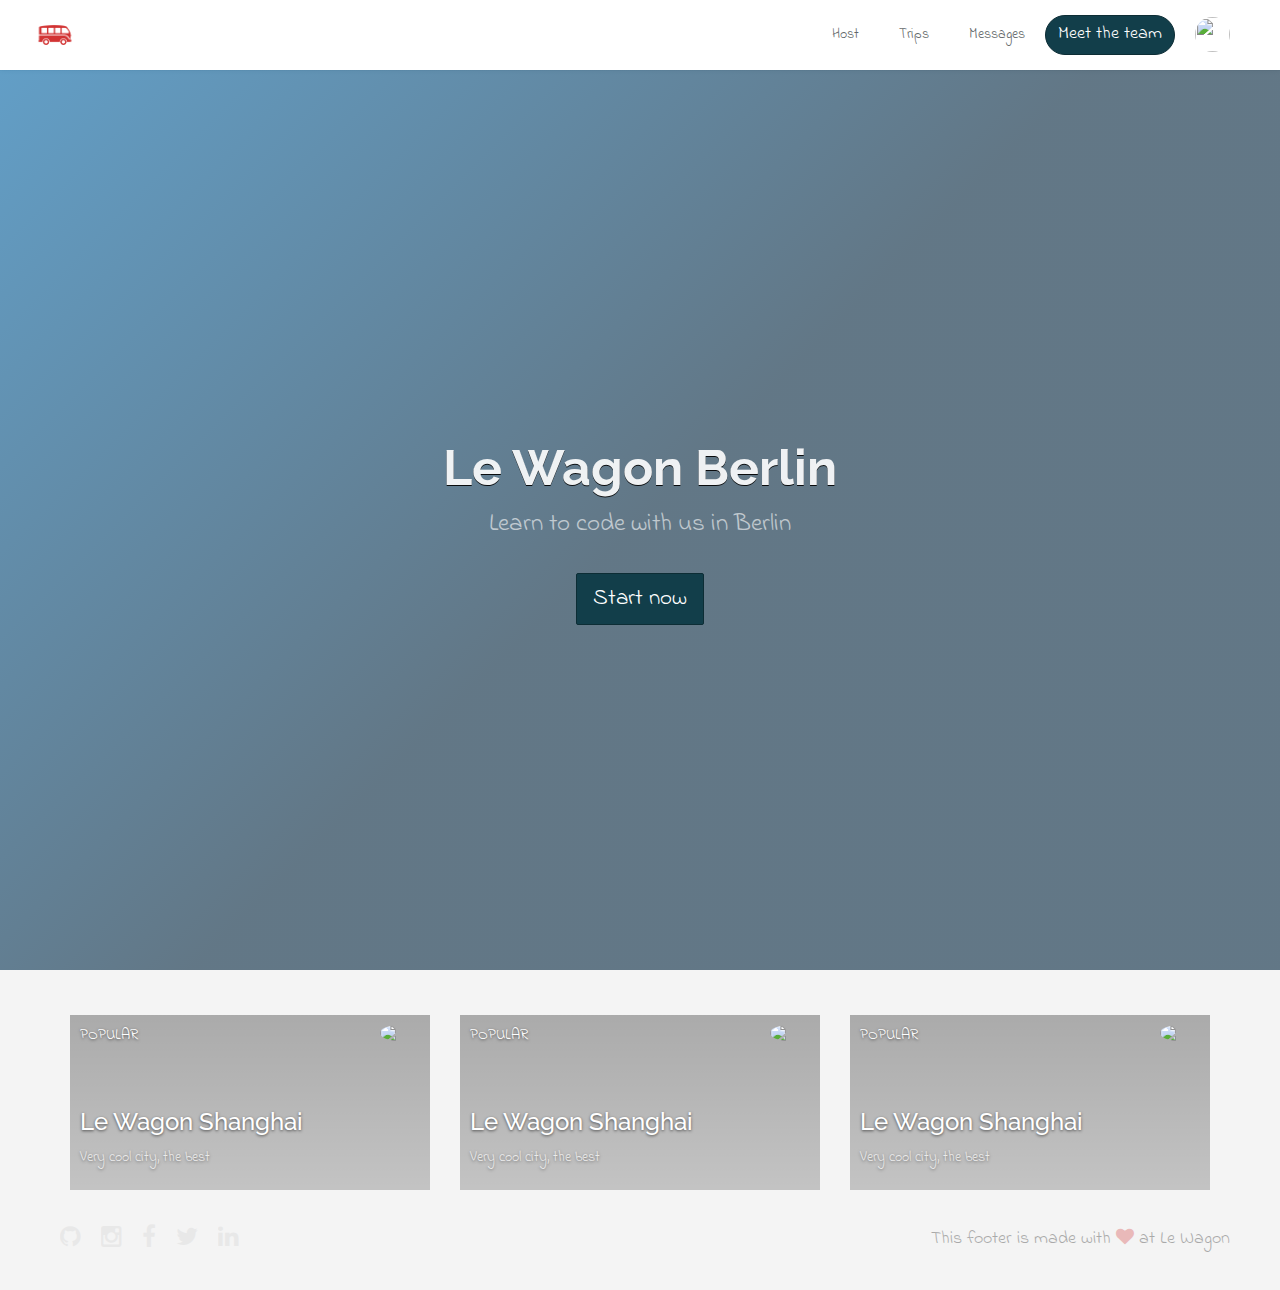
==== commit 358e0d1d: "Automated commit at 2017-07-31 17:52:53 UTC by middleman-deploy 2.0.0-alpha" ====
--- a/index.html
+++ b/index.html
@@ -7,20 +7,117 @@
           content="width=device-width, initial-scale=1, shrink-to-fit=no">
     <!-- Use the title from a page's frontmatter if it has one -->
     <title>Le Wagon - Middleman</title>
-    <link href="stylesheets/application-3c48b980.css" rel="stylesheet" />
+    <link href="stylesheets/application-99fb3adc.css" rel="stylesheet" />
     <script src="javascripts/application-93de88c9.js"></script>
     <link href="images/favicon-f15af148.png" rel="icon" type="image/png" />
   </head>
+
   <body>
-    <div id="home">
-  <div class="home-content">
-    <img src="images/logo-acc9c0ec.png" width="200" alt="Logo" />
-    <p>
-      Middleman is now running!
-    </p>
-    <p class="about">
-      <a href="about.html">More about this template</a>
-    </p>
+   <div class="navbar-wagon">
+  <!-- Logo -->
+  <a href="/" class="navbar-wagon-brand">
+    <img src="images/logo-acc9c0ec.png" alt="logo">
+  </a>
+
+  <!-- Right Navigation -->
+  <div class="navbar-wagon-right hidden-xs hidden-sm">
+
+    <a href="" class="navbar-wagon-item navbar-wagon-link">Host</a>
+    <a href="" class="navbar-wagon-item navbar-wagon-link">Trips</a>
+    <a href="" class="navbar-wagon-item navbar-wagon-link">Messages</a>
+    <a href="team.html" class="btn btn-primary">Meet the team</a>
+
+    <!-- Profile picture with dropdown list -->
+    <div class="navbar-wagon-item">
+      <div class="dropdown">
+        <img src="https://kitt.lewagon.com/placeholder/users/amirakhallouf" class="avatar dropdown-toggle" id="navbar-wagon-menu" data-toggle="dropdown">
+        <ul class="dropdown-menu dropdown-menu-right navbar-wagon-dropdown-menu">
+          <li><a href="#">Profile</a></li>
+          <li><a href="#">Dashboard</a></li>
+          <li><a href="#">Log Out</a></li>
+        </ul>
+      </div>
+    </div>
+  </div>
+
+  <!-- Dropdown appearing on mobile only -->
+  <div class="navbar-wagon-item hidden-md hidden-lg">
+    <div class="dropdown">
+      <i class="fa fa-bars dropdown-toggle" data-toggle="dropdown"></i>
+      <ul class="dropdown-menu dropdown-menu-right navbar-wagon-dropdown-menu">
+        <li><a href="#">Host</a></li>
+        <li><a href="#">Trips</a></li>
+        <li><a href="#">Messagese</a></li>
+      </ul>
+    </div>
+  </div>
+</div>
+
+    <div class="banner" style="background-image: linear-gradient(-225deg, rgba(0,101,168,0.6) 0%, rgba(0,36,61,0.6) 50%), url('https://kitt.lewagon.com/placeholder/cities/berlin');">
+  <div class="banner-content">
+    <h1>Le Wagon Berlin</h1>
+    <p>Learn to code with us in Berlin</p>
+    <a class="btn btn-primary btn-lg">Start now</a>
+  </div>
+</div>
+ <div class="container-wrapper">
+<div class="container">
+  <div class="row">
+    <div class="col-xs-12 col-sm-4">
+      <!-- insert <div class="card"> -->
+      <div class="card" style="background-image: linear-gradient(rgba(0,0,0,0.3), rgba(0,0,0,0.2)), url('https://kitt.lewagon.com/placeholder/cities/shanghai');">
+  <div class="card-category">Popular</div>
+  <div class="card-description">
+    <h2>Le Wagon Shanghai</h2>
+    <p>Very cool city, the best</p>
+  </div>
+  <img class="card-user" src="https://kitt.lewagon.com/placeholder/users/tgenaitay">
+  <a class="card-link" href="#" ></a>
+</div>
+    </div>
+    <div class="col-xs-12 col-sm-4">
+      <!-- insert <div class="card"> -->
+      <div class="card" style="background-image: linear-gradient(rgba(0,0,0,0.3), rgba(0,0,0,0.2)), url('https://kitt.lewagon.com/placeholder/cities/shanghai');">
+  <div class="card-category">Popular</div>
+  <div class="card-description">
+    <h2>Le Wagon Shanghai</h2>
+    <p>Very cool city, the best</p>
+  </div>
+  <img class="card-user" src="https://kitt.lewagon.com/placeholder/users/hamood93">
+  <a class="card-link" href="#" ></a>
+</div>
+    </div>
+    <div class="col-xs-12 col-sm-4">
+      <!-- insert <div class="card"> -->
+      <div class="card" style="background-image: linear-gradient(rgba(0,0,0,0.3), rgba(0,0,0,0.2)), url('https://kitt.lewagon.com/placeholder/cities/shanghai');">
+  <div class="card-category">Popular</div>
+  <div class="card-description">
+    <h2>Le Wagon Shanghai</h2>
+    <p>Very cool city, the best</p>
+  </div>
+  <img class="card-user" src="https://kitt.lewagon.com/placeholder/users/amirakhallouf">
+  <a class="card-link" href="#" ></a>
+</div>
+    </div>
+  </div>
+</div>
+</div>
+
+
+
+
+    
+
+<div class="footer">
+  <div class="footer-links">
+    <a href="#"><i class="fa fa-github"></i></a>
+    <a href="#"><i class="fa fa-instagram"></i></a>
+    <a href="#"><i class="fa fa-facebook"></i></a>
+    <a href="#"><i class="fa fa-twitter"></i></a>
+    <a href="#"><i class="fa fa-linkedin"></i></a>
+  </div>
+  <div class="footer-copyright">
+    This footer is made with <i class="fa fa-heart"></i> at Le Wagon
   </div>
 </div>
 
--- a/stylesheets/application-99fb3adc.css
+++ b/stylesheets/application-99fb3adc.css
@@ -0,0 +1,8 @@
+@import url("https://fonts.googleapis.com/css?family=Open+Sans:400,300,700|Raleway:400,100,300,700,500");@import url("https://fonts.googleapis.com/css?family=Indie+Flower");/*!
+ * Bootstrap v3.3.7 (http://getbootstrap.com)
+ * Copyright 2011-2016 Twitter, Inc.
+ * Licensed under MIT (https://github.com/twbs/bootstrap/blob/master/LICENSE)
+ *//*! normalize.css v3.0.3 | MIT License | github.com/necolas/normalize.css */html{font-family:sans-serif;-ms-text-size-adjust:100%;-webkit-text-size-adjust:100%}body{margin:0}article,aside,details,figcaption,figure,footer,header,hgroup,main,menu,nav,section,summary{display:block}audio,canvas,progress,video{display:inline-block;vertical-align:baseline}audio:not([controls]){display:none;height:0}[hidden],template{display:none}a{background-color:transparent}a:active,a:hover{outline:0}abbr[title]{border-bottom:1px dotted}b,strong{font-weight:bold}dfn{font-style:italic}h1{font-size:2em;margin:0.67em 0}mark{background:#ff0;color:#000}small{font-size:80%}sub,sup{font-size:75%;line-height:0;position:relative;vertical-align:baseline}sup{top:-0.5em}sub{bottom:-0.25em}img{border:0}svg:not(:root){overflow:hidden}figure{margin:1em 40px}hr{-webkit-box-sizing:content-box;box-sizing:content-box;height:0}pre{overflow:auto}code,kbd,pre,samp{font-family:monospace, monospace;font-size:1em}button,input,optgroup,select,textarea{color:inherit;font:inherit;margin:0}button{overflow:visible}button,select{text-transform:none}button,html input[type="button"],input[type="reset"],input[type="submit"]{-webkit-appearance:button;cursor:pointer}button[disabled],html input[disabled]{cursor:default}button::-moz-focus-inner,input::-moz-focus-inner{border:0;padding:0}input{line-height:normal}input[type="checkbox"],input[type="radio"]{-webkit-box-sizing:border-box;box-sizing:border-box;padding:0}input[type="number"]::-webkit-inner-spin-button,input[type="number"]::-webkit-outer-spin-button{height:auto}input[type="search"]{-webkit-appearance:textfield;-webkit-box-sizing:content-box;box-sizing:content-box}input[type="search"]::-webkit-search-cancel-button,input[type="search"]::-webkit-search-decoration{-webkit-appearance:none}fieldset{border:1px solid #c0c0c0;margin:0 2px;padding:0.35em 0.625em 0.75em}legend{border:0;padding:0}textarea{overflow:auto}optgroup{font-weight:bold}table{border-collapse:collapse;border-spacing:0}td,th{padding:0}/*! Source: https://github.com/h5bp/html5-boilerplate/blob/master/src/css/main.css */@media print{*,*:before,*:after{background:transparent !important;color:#000 !important;-webkit-box-shadow:none !important;box-shadow:none !important;text-shadow:none !important}a,a:visited{text-decoration:underline}a[href]:after{content:" (" attr(href) ")"}abbr[title]:after{content:" (" attr(title) ")"}a[href^="#"]:after,a[href^="javascript:"]:after{content:""}pre,blockquote{border:1px solid #999;page-break-inside:avoid}thead{display:table-header-group}tr,img{page-break-inside:avoid}img{max-width:100% !important}p,h2,h3{orphans:3;widows:3}h2,h3{page-break-after:avoid}.navbar{display:none}.btn>.caret,.dropup>.btn>.caret{border-top-color:#000 !important}.label{border:1px solid #000}.table{border-collapse:collapse !important}.table td,.table th{background-color:#fff !important}.table-bordered th,.table-bordered td{border:1px solid #ddd !important}}@font-face{font-family:'Glyphicons Halflings';src:url("../assets/bootstrap/glyphicons-halflings-regular-86b6f62b.eot");src:url("../assets/bootstrap/glyphicons-halflings-regular-86b6f62b.eot?#iefix") format("embedded-opentype"),url("../assets/bootstrap/glyphicons-halflings-regular-ca35b697.woff2") format("woff2"),url("../assets/bootstrap/glyphicons-halflings-regular-278e49a8.woff") format("woff"),url("../assets/bootstrap/glyphicons-halflings-regular-44bc1850.ttf") format("truetype"),url("../assets/bootstrap/glyphicons-halflings-regular-de51a849.svg#glyphicons_halflingsregular") format("svg")}.glyphicon{position:relative;top:1px;display:inline-block;font-family:'Glyphicons Halflings';font-style:normal;font-weight:normal;line-height:1;-webkit-font-smoothing:antialiased;-moz-osx-font-smoothing:grayscale}.glyphicon-asterisk:before{content:"\002a"}.glyphicon-plus:before{content:"\002b"}.glyphicon-euro:before,.glyphicon-eur:before{content:"\20ac"}.glyphicon-minus:before{content:"\2212"}.glyphicon-cloud:before{content:"\2601"}.glyphicon-envelope:before{content:"\2709"}.glyphicon-pencil:before{content:"\270f"}.glyphicon-glass:before{content:"\e001"}.glyphicon-music:before{content:"\e002"}.glyphicon-search:before{content:"\e003"}.glyphicon-heart:before{content:"\e005"}.glyphicon-star:before{content:"\e006"}.glyphicon-star-empty:before{content:"\e007"}.glyphicon-user:before{content:"\e008"}.glyphicon-film:before{content:"\e009"}.glyphicon-th-large:before{content:"\e010"}.glyphicon-th:before{content:"\e011"}.glyphicon-th-list:before{content:"\e012"}.glyphicon-ok:before{content:"\e013"}.glyphicon-remove:before{content:"\e014"}.glyphicon-zoom-in:before{content:"\e015"}.glyphicon-zoom-out:before{content:"\e016"}.glyphicon-off:before{content:"\e017"}.glyphicon-signal:before{content:"\e018"}.glyphicon-cog:before{content:"\e019"}.glyphicon-trash:before{content:"\e020"}.glyphicon-home:before{content:"\e021"}.glyphicon-file:before{content:"\e022"}.glyphicon-time:before{content:"\e023"}.glyphicon-road:before{content:"\e024"}.glyphicon-download-alt:before{content:"\e025"}.glyphicon-download:before{content:"\e026"}.glyphicon-upload:before{content:"\e027"}.glyphicon-inbox:before{content:"\e028"}.glyphicon-play-circle:before{content:"\e029"}.glyphicon-repeat:before{content:"\e030"}.glyphicon-refresh:before{content:"\e031"}.glyphicon-list-alt:before{content:"\e032"}.glyphicon-lock:before{content:"\e033"}.glyphicon-flag:before{content:"\e034"}.glyphicon-headphones:before{content:"\e035"}.glyphicon-volume-off:before{content:"\e036"}.glyphicon-volume-down:before{content:"\e037"}.glyphicon-volume-up:before{content:"\e038"}.glyphicon-qrcode:before{content:"\e039"}.glyphicon-barcode:before{content:"\e040"}.glyphicon-tag:before{content:"\e041"}.glyphicon-tags:before{content:"\e042"}.glyphicon-book:before{content:"\e043"}.glyphicon-bookmark:before{content:"\e044"}.glyphicon-print:before{content:"\e045"}.glyphicon-camera:before{content:"\e046"}.glyphicon-font:before{content:"\e047"}.glyphicon-bold:before{content:"\e048"}.glyphicon-italic:before{content:"\e049"}.glyphicon-text-height:before{content:"\e050"}.glyphicon-text-width:before{content:"\e051"}.glyphicon-align-left:before{content:"\e052"}.glyphicon-align-center:before{content:"\e053"}.glyphicon-align-right:before{content:"\e054"}.glyphicon-align-justify:before{content:"\e055"}.glyphicon-list:before{content:"\e056"}.glyphicon-indent-left:before{content:"\e057"}.glyphicon-indent-right:before{content:"\e058"}.glyphicon-facetime-video:before{content:"\e059"}.glyphicon-picture:before{content:"\e060"}.glyphicon-map-marker:before{content:"\e062"}.glyphicon-adjust:before{content:"\e063"}.glyphicon-tint:before{content:"\e064"}.glyphicon-edit:before{content:"\e065"}.glyphicon-share:before{content:"\e066"}.glyphicon-check:before{content:"\e067"}.glyphicon-move:before{content:"\e068"}.glyphicon-step-backward:before{content:"\e069"}.glyphicon-fast-backward:before{content:"\e070"}.glyphicon-backward:before{content:"\e071"}.glyphicon-play:before{content:"\e072"}.glyphicon-pause:before{content:"\e073"}.glyphicon-stop:before{content:"\e074"}.glyphicon-forward:before{content:"\e075"}.glyphicon-fast-forward:before{content:"\e076"}.glyphicon-step-forward:before{content:"\e077"}.glyphicon-eject:before{content:"\e078"}.glyphicon-chevron-left:before{content:"\e079"}.glyphicon-chevron-right:before{content:"\e080"}.glyphicon-plus-sign:before{content:"\e081"}.glyphicon-minus-sign:before{content:"\e082"}.glyphicon-remove-sign:before{content:"\e083"}.glyphicon-ok-sign:before{content:"\e084"}.glyphicon-question-sign:before{content:"\e085"}.glyphicon-info-sign:before{content:"\e086"}.glyphicon-screenshot:before{content:"\e087"}.glyphicon-remove-circle:before{content:"\e088"}.glyphicon-ok-circle:before{content:"\e089"}.glyphicon-ban-circle:before{content:"\e090"}.glyphicon-arrow-left:before{content:"\e091"}.glyphicon-arrow-right:before{content:"\e092"}.glyphicon-arrow-up:before{content:"\e093"}.glyphicon-arrow-down:before{content:"\e094"}.glyphicon-share-alt:before{content:"\e095"}.glyphicon-resize-full:before{content:"\e096"}.glyphicon-resize-small:before{content:"\e097"}.glyphicon-exclamation-sign:before{content:"\e101"}.glyphicon-gift:before{content:"\e102"}.glyphicon-leaf:before{content:"\e103"}.glyphicon-fire:before{content:"\e104"}.glyphicon-eye-open:before{content:"\e105"}.glyphicon-eye-close:before{content:"\e106"}.glyphicon-warning-sign:before{content:"\e107"}.glyphicon-plane:before{content:"\e108"}.glyphicon-calendar:before{content:"\e109"}.glyphicon-random:before{content:"\e110"}.glyphicon-comment:before{content:"\e111"}.glyphicon-magnet:before{content:"\e112"}.glyphicon-chevron-up:before{content:"\e113"}.glyphicon-chevron-down:before{content:"\e114"}.glyphicon-retweet:before{content:"\e115"}.glyphicon-shopping-cart:before{content:"\e116"}.glyphicon-folder-close:before{content:"\e117"}.glyphicon-folder-open:before{content:"\e118"}.glyphicon-resize-vertical:before{content:"\e119"}.glyphicon-resize-horizontal:before{content:"\e120"}.glyphicon-hdd:before{content:"\e121"}.glyphicon-bullhorn:before{content:"\e122"}.glyphicon-bell:before{content:"\e123"}.glyphicon-certificate:before{content:"\e124"}.glyphicon-thumbs-up:before{content:"\e125"}.glyphicon-thumbs-down:before{content:"\e126"}.glyphicon-hand-right:before{content:"\e127"}.glyphicon-hand-left:before{content:"\e128"}.glyphicon-hand-up:before{content:"\e129"}.glyphicon-hand-down:before{content:"\e130"}.glyphicon-circle-arrow-right:before{content:"\e131"}.glyphicon-circle-arrow-left:before{content:"\e132"}.glyphicon-circle-arrow-up:before{content:"\e133"}.glyphicon-circle-arrow-down:before{content:"\e134"}.glyphicon-globe:before{content:"\e135"}.glyphicon-wrench:before{content:"\e136"}.glyphicon-tasks:before{content:"\e137"}.glyphicon-filter:before{content:"\e138"}.glyphicon-briefcase:before{content:"\e139"}.glyphicon-fullscreen:before{content:"\e140"}.glyphicon-dashboard:before{content:"\e141"}.glyphicon-paperclip:before{content:"\e142"}.glyphicon-heart-empty:before{content:"\e143"}.glyphicon-link:before{content:"\e144"}.glyphicon-phone:before{content:"\e145"}.glyphicon-pushpin:before{content:"\e146"}.glyphicon-usd:before{content:"\e148"}.glyphicon-gbp:before{content:"\e149"}.glyphicon-sort:before{content:"\e150"}.glyphicon-sort-by-alphabet:before{content:"\e151"}.glyphicon-sort-by-alphabet-alt:before{content:"\e152"}.glyphicon-sort-by-order:before{content:"\e153"}.glyphicon-sort-by-order-alt:before{content:"\e154"}.glyphicon-sort-by-attributes:before{content:"\e155"}.glyphicon-sort-by-attributes-alt:before{content:"\e156"}.glyphicon-unchecked:before{content:"\e157"}.glyphicon-expand:before{content:"\e158"}.glyphicon-collapse-down:before{content:"\e159"}.glyphicon-collapse-up:before{content:"\e160"}.glyphicon-log-in:before{content:"\e161"}.glyphicon-flash:before{content:"\e162"}.glyphicon-log-out:before{content:"\e163"}.glyphicon-new-window:before{content:"\e164"}.glyphicon-record:before{content:"\e165"}.glyphicon-save:before{content:"\e166"}.glyphicon-open:before{content:"\e167"}.glyphicon-saved:before{content:"\e168"}.glyphicon-import:before{content:"\e169"}.glyphicon-export:before{content:"\e170"}.glyphicon-send:before{content:"\e171"}.glyphicon-floppy-disk:before{content:"\e172"}.glyphicon-floppy-saved:before{content:"\e173"}.glyphicon-floppy-remove:before{content:"\e174"}.glyphicon-floppy-save:before{content:"\e175"}.glyphicon-floppy-open:before{content:"\e176"}.glyphicon-credit-card:before{content:"\e177"}.glyphicon-transfer:before{content:"\e178"}.glyphicon-cutlery:before{content:"\e179"}.glyphicon-header:before{content:"\e180"}.glyphicon-compressed:before{content:"\e181"}.glyphicon-earphone:before{content:"\e182"}.glyphicon-phone-alt:before{content:"\e183"}.glyphicon-tower:before{content:"\e184"}.glyphicon-stats:before{content:"\e185"}.glyphicon-sd-video:before{content:"\e186"}.glyphicon-hd-video:before{content:"\e187"}.glyphicon-subtitles:before{content:"\e188"}.glyphicon-sound-stereo:before{content:"\e189"}.glyphicon-sound-dolby:before{content:"\e190"}.glyphicon-sound-5-1:before{content:"\e191"}.glyphicon-sound-6-1:before{content:"\e192"}.glyphicon-sound-7-1:before{content:"\e193"}.glyphicon-copyright-mark:before{content:"\e194"}.glyphicon-registration-mark:before{content:"\e195"}.glyphicon-cloud-download:before{content:"\e197"}.glyphicon-cloud-upload:before{content:"\e198"}.glyphicon-tree-conifer:before{content:"\e199"}.glyphicon-tree-deciduous:before{content:"\e200"}.glyphicon-cd:before{content:"\e201"}.glyphicon-save-file:before{content:"\e202"}.glyphicon-open-file:before{content:"\e203"}.glyphicon-level-up:before{content:"\e204"}.glyphicon-copy:before{content:"\e205"}.glyphicon-paste:before{content:"\e206"}.glyphicon-alert:before{content:"\e209"}.glyphicon-equalizer:before{content:"\e210"}.glyphicon-king:before{content:"\e211"}.glyphicon-queen:before{content:"\e212"}.glyphicon-pawn:before{content:"\e213"}.glyphicon-bishop:before{content:"\e214"}.glyphicon-knight:before{content:"\e215"}.glyphicon-baby-formula:before{content:"\e216"}.glyphicon-tent:before{content:"\26fa"}.glyphicon-blackboard:before{content:"\e218"}.glyphicon-bed:before{content:"\e219"}.glyphicon-apple:before{content:"\f8ff"}.glyphicon-erase:before{content:"\e221"}.glyphicon-hourglass:before{content:"\231b"}.glyphicon-lamp:before{content:"\e223"}.glyphicon-duplicate:before{content:"\e224"}.glyphicon-piggy-bank:before{content:"\e225"}.glyphicon-scissors:before{content:"\e226"}.glyphicon-bitcoin:before{content:"\e227"}.glyphicon-btc:before{content:"\e227"}.glyphicon-xbt:before{content:"\e227"}.glyphicon-yen:before{content:"\00a5"}.glyphicon-jpy:before{content:"\00a5"}.glyphicon-ruble:before{content:"\20bd"}.glyphicon-rub:before{content:"\20bd"}.glyphicon-scale:before{content:"\e230"}.glyphicon-ice-lolly:before{content:"\e231"}.glyphicon-ice-lolly-tasted:before{content:"\e232"}.glyphicon-education:before{content:"\e233"}.glyphicon-option-horizontal:before{content:"\e234"}.glyphicon-option-vertical:before{content:"\e235"}.glyphicon-menu-hamburger:before{content:"\e236"}.glyphicon-modal-window:before{content:"\e237"}.glyphicon-oil:before{content:"\e238"}.glyphicon-grain:before{content:"\e239"}.glyphicon-sunglasses:before{content:"\e240"}.glyphicon-text-size:before{content:"\e241"}.glyphicon-text-color:before{content:"\e242"}.glyphicon-text-background:before{content:"\e243"}.glyphicon-object-align-top:before{content:"\e244"}.glyphicon-object-align-bottom:before{content:"\e245"}.glyphicon-object-align-horizontal:before{content:"\e246"}.glyphicon-object-align-left:before{content:"\e247"}.glyphicon-object-align-vertical:before{content:"\e248"}.glyphicon-object-align-right:before{content:"\e249"}.glyphicon-triangle-right:before{content:"\e250"}.glyphicon-triangle-left:before{content:"\e251"}.glyphicon-triangle-bottom:before{content:"\e252"}.glyphicon-triangle-top:before{content:"\e253"}.glyphicon-console:before{content:"\e254"}.glyphicon-superscript:before{content:"\e255"}.glyphicon-subscript:before{content:"\e256"}.glyphicon-menu-left:before{content:"\e257"}.glyphicon-menu-right:before{content:"\e258"}.glyphicon-menu-down:before{content:"\e259"}.glyphicon-menu-up:before{content:"\e260"}*{-webkit-box-sizing:border-box;box-sizing:border-box}*:before,*:after{-webkit-box-sizing:border-box;box-sizing:border-box}html{font-size:10px;-webkit-tap-highlight-color:transparent}body{font-family:"Indie Flower", "Open Sans", "Helvetica", "sans-serif";font-size:18px;line-height:1.42857143;color:#333333;background-color:#F4F4F4}input,button,select,textarea{font-family:inherit;font-size:inherit;line-height:inherit}a{color:#123E4A;text-decoration:none}a:hover,a:focus{color:#030a0c;text-decoration:underline}a:focus{outline:5px auto -webkit-focus-ring-color;outline-offset:-2px}figure{margin:0}img{vertical-align:middle}.img-responsive{display:block;max-width:100%;height:auto}.img-rounded{border-radius:2px}.img-thumbnail{padding:4px;line-height:1.42857143;background-color:#F4F4F4;border:1px solid #ddd;border-radius:60px;-webkit-transition:all 0.2s ease-in-out;transition:all 0.2s ease-in-out;display:inline-block;max-width:100%;height:auto}.img-circle{border-radius:50%}hr{margin-top:25px;margin-bottom:25px;border:0;border-top:1px solid #eeeeee}.sr-only{position:absolute;width:1px;height:1px;margin:-1px;padding:0;overflow:hidden;clip:rect(0, 0, 0, 0);border:0}.sr-only-focusable:active,.sr-only-focusable:focus{position:static;width:auto;height:auto;margin:0;overflow:visible;clip:auto}[role="button"]{cursor:pointer}h1,h2,h3,h4,h5,h6,.h1,.h2,.h3,.h4,.h5,.h6{font-family:"Raleway", "Helvetica", "sans-serif";font-weight:500;line-height:1.1;color:inherit}h1 small,h1 .small,h2 small,h2 .small,h3 small,h3 .small,h4 small,h4 .small,h5 small,h5 .small,h6 small,h6 .small,.h1 small,.h1 .small,.h2 small,.h2 .small,.h3 small,.h3 .small,.h4 small,.h4 .small,.h5 small,.h5 .small,.h6 small,.h6 .small{font-weight:normal;line-height:1;color:#777777}h1,.h1,h2,.h2,h3,.h3{margin-top:25px;margin-bottom:12.5px}h1 small,h1 .small,.h1 small,.h1 .small,h2 small,h2 .small,.h2 small,.h2 .small,h3 small,h3 .small,.h3 small,.h3 .small{font-size:65%}h4,.h4,h5,.h5,h6,.h6{margin-top:12.5px;margin-bottom:12.5px}h4 small,h4 .small,.h4 small,.h4 .small,h5 small,h5 .small,.h5 small,.h5 .small,h6 small,h6 .small,.h6 small,.h6 .small{font-size:75%}h1,.h1{font-size:46px}h2,.h2{font-size:38px}h3,.h3{font-size:31px}h4,.h4{font-size:23px}h5,.h5{font-size:18px}h6,.h6{font-size:16px}p{margin:0 0 12.5px}.lead{margin-bottom:25px;font-size:20px;font-weight:300;line-height:1.4}@media (min-width: 768px){.lead{font-size:27px}}small,.small{font-size:88%}mark,.mark{background-color:#fcf8e3;padding:.2em}.text-left{text-align:left}.text-right{text-align:right}.text-center{text-align:center}.text-justify{text-align:justify}.text-nowrap{white-space:nowrap}.text-lowercase{text-transform:lowercase}.text-uppercase,.initialism{text-transform:uppercase}.text-capitalize{text-transform:capitalize}.text-muted{color:#777777}.text-primary{color:#123E4A}a.text-primary:hover,a.text-primary:focus{color:#081c21}.text-success{color:#3c763d}a.text-success:hover,a.text-success:focus{color:#2b542c}.text-info{color:#31708f}a.text-info:hover,a.text-info:focus{color:#245269}.text-warning{color:#8a6d3b}a.text-warning:hover,a.text-warning:focus{color:#66512c}.text-danger{color:#a94442}a.text-danger:hover,a.text-danger:focus{color:#843534}.bg-primary{color:#fff}.bg-primary{background-color:#123E4A}a.bg-primary:hover,a.bg-primary:focus{background-color:#081c21}.bg-success{background-color:#dff0d8}a.bg-success:hover,a.bg-success:focus{background-color:#c1e2b3}.bg-info{background-color:#d9edf7}a.bg-info:hover,a.bg-info:focus{background-color:#afd9ee}.bg-warning{background-color:#fcf8e3}a.bg-warning:hover,a.bg-warning:focus{background-color:#f7ecb5}.bg-danger{background-color:#f2dede}a.bg-danger:hover,a.bg-danger:focus{background-color:#e4b9b9}.page-header{padding-bottom:11.5px;margin:50px 0 25px;border-bottom:1px solid #eeeeee}ul,ol{margin-top:0;margin-bottom:12.5px}ul ul,ul ol,ol ul,ol ol{margin-bottom:0}.list-unstyled{padding-left:0;list-style:none}.list-inline{padding-left:0;list-style:none;margin-left:-5px}.list-inline>li{display:inline-block;padding-left:5px;padding-right:5px}dl{margin-top:0;margin-bottom:25px}dt,dd{line-height:1.42857143}dt{font-weight:bold}dd{margin-left:0}.dl-horizontal dd:before,.dl-horizontal dd:after{content:" ";display:table}.dl-horizontal dd:after{clear:both}@media (min-width: 768px){.dl-horizontal dt{float:left;width:160px;clear:left;text-align:right;overflow:hidden;text-overflow:ellipsis;white-space:nowrap}.dl-horizontal dd{margin-left:180px}}abbr[title],abbr[data-original-title]{cursor:help;border-bottom:1px dotted #777777}.initialism{font-size:90%}blockquote{padding:12.5px 25px;margin:0 0 25px;font-size:22.5px;border-left:5px solid #eeeeee}blockquote p:last-child,blockquote ul:last-child,blockquote ol:last-child{margin-bottom:0}blockquote footer,blockquote small,blockquote .small{display:block;font-size:80%;line-height:1.42857143;color:#777777}blockquote footer:before,blockquote small:before,blockquote .small:before{content:'\2014 \00A0'}.blockquote-reverse,blockquote.pull-right{padding-right:15px;padding-left:0;border-right:5px solid #eeeeee;border-left:0;text-align:right}.blockquote-reverse footer:before,.blockquote-reverse small:before,.blockquote-reverse .small:before,blockquote.pull-right footer:before,blockquote.pull-right small:before,blockquote.pull-right .small:before{content:''}.blockquote-reverse footer:after,.blockquote-reverse small:after,.blockquote-reverse .small:after,blockquote.pull-right footer:after,blockquote.pull-right small:after,blockquote.pull-right .small:after{content:'\00A0 \2014'}address{margin-bottom:25px;font-style:normal;line-height:1.42857143}code,kbd,pre,samp{font-family:Menlo, Monaco, Consolas, "Courier New", monospace}code{padding:2px 4px;font-size:90%;color:#c7254e;background-color:#f9f2f4;border-radius:60px}kbd{padding:2px 4px;font-size:90%;color:#fff;background-color:#333;border-radius:2px;-webkit-box-shadow:inset 0 -1px 0 rgba(0,0,0,0.25);box-shadow:inset 0 -1px 0 rgba(0,0,0,0.25)}kbd kbd{padding:0;font-size:100%;font-weight:bold;-webkit-box-shadow:none;box-shadow:none}pre{display:block;padding:12px;margin:0 0 12.5px;font-size:17px;line-height:1.42857143;word-break:break-all;word-wrap:break-word;color:#333333;background-color:#f5f5f5;border:1px solid #ccc;border-radius:60px}pre code{padding:0;font-size:inherit;color:inherit;white-space:pre-wrap;background-color:transparent;border-radius:0}.pre-scrollable{max-height:340px;overflow-y:scroll}.container{margin-right:auto;margin-left:auto;padding-left:15px;padding-right:15px}.container:before,.container:after{content:" ";display:table}.container:after{clear:both}@media (min-width: 768px){.container{width:750px}}@media (min-width: 992px){.container{width:970px}}@media (min-width: 1200px){.container{width:1170px}}.container-fluid{margin-right:auto;margin-left:auto;padding-left:15px;padding-right:15px}.container-fluid:before,.container-fluid:after{content:" ";display:table}.container-fluid:after{clear:both}.row{margin-left:-15px;margin-right:-15px}.row:before,.row:after{content:" ";display:table}.row:after{clear:both}.col-xs-1,.col-sm-1,.col-md-1,.col-lg-1,.col-xs-2,.col-sm-2,.col-md-2,.col-lg-2,.col-xs-3,.col-sm-3,.col-md-3,.col-lg-3,.col-xs-4,.col-sm-4,.col-md-4,.col-lg-4,.col-xs-5,.col-sm-5,.col-md-5,.col-lg-5,.col-xs-6,.col-sm-6,.col-md-6,.col-lg-6,.col-xs-7,.col-sm-7,.col-md-7,.col-lg-7,.col-xs-8,.col-sm-8,.col-md-8,.col-lg-8,.col-xs-9,.col-sm-9,.col-md-9,.col-lg-9,.col-xs-10,.col-sm-10,.col-md-10,.col-lg-10,.col-xs-11,.col-sm-11,.col-md-11,.col-lg-11,.col-xs-12,.col-sm-12,.col-md-12,.col-lg-12{position:relative;min-height:1px;padding-left:15px;padding-right:15px}.col-xs-1,.col-xs-2,.col-xs-3,.col-xs-4,.col-xs-5,.col-xs-6,.col-xs-7,.col-xs-8,.col-xs-9,.col-xs-10,.col-xs-11,.col-xs-12{float:left}.col-xs-1{width:8.33333333%}.col-xs-2{width:16.66666667%}.col-xs-3{width:25%}.col-xs-4{width:33.33333333%}.col-xs-5{width:41.66666667%}.col-xs-6{width:50%}.col-xs-7{width:58.33333333%}.col-xs-8{width:66.66666667%}.col-xs-9{width:75%}.col-xs-10{width:83.33333333%}.col-xs-11{width:91.66666667%}.col-xs-12{width:100%}.col-xs-pull-0{right:auto}.col-xs-pull-1{right:8.33333333%}.col-xs-pull-2{right:16.66666667%}.col-xs-pull-3{right:25%}.col-xs-pull-4{right:33.33333333%}.col-xs-pull-5{right:41.66666667%}.col-xs-pull-6{right:50%}.col-xs-pull-7{right:58.33333333%}.col-xs-pull-8{right:66.66666667%}.col-xs-pull-9{right:75%}.col-xs-pull-10{right:83.33333333%}.col-xs-pull-11{right:91.66666667%}.col-xs-pull-12{right:100%}.col-xs-push-0{left:auto}.col-xs-push-1{left:8.33333333%}.col-xs-push-2{left:16.66666667%}.col-xs-push-3{left:25%}.col-xs-push-4{left:33.33333333%}.col-xs-push-5{left:41.66666667%}.col-xs-push-6{left:50%}.col-xs-push-7{left:58.33333333%}.col-xs-push-8{left:66.66666667%}.col-xs-push-9{left:75%}.col-xs-push-10{left:83.33333333%}.col-xs-push-11{left:91.66666667%}.col-xs-push-12{left:100%}.col-xs-offset-0{margin-left:0%}.col-xs-offset-1{margin-left:8.33333333%}.col-xs-offset-2{margin-left:16.66666667%}.col-xs-offset-3{margin-left:25%}.col-xs-offset-4{margin-left:33.33333333%}.col-xs-offset-5{margin-left:41.66666667%}.col-xs-offset-6{margin-left:50%}.col-xs-offset-7{margin-left:58.33333333%}.col-xs-offset-8{margin-left:66.66666667%}.col-xs-offset-9{margin-left:75%}.col-xs-offset-10{margin-left:83.33333333%}.col-xs-offset-11{margin-left:91.66666667%}.col-xs-offset-12{margin-left:100%}@media (min-width: 768px){.col-sm-1,.col-sm-2,.col-sm-3,.col-sm-4,.col-sm-5,.col-sm-6,.col-sm-7,.col-sm-8,.col-sm-9,.col-sm-10,.col-sm-11,.col-sm-12{float:left}.col-sm-1{width:8.33333333%}.col-sm-2{width:16.66666667%}.col-sm-3{width:25%}.col-sm-4{width:33.33333333%}.col-sm-5{width:41.66666667%}.col-sm-6{width:50%}.col-sm-7{width:58.33333333%}.col-sm-8{width:66.66666667%}.col-sm-9{width:75%}.col-sm-10{width:83.33333333%}.col-sm-11{width:91.66666667%}.col-sm-12{width:100%}.col-sm-pull-0{right:auto}.col-sm-pull-1{right:8.33333333%}.col-sm-pull-2{right:16.66666667%}.col-sm-pull-3{right:25%}.col-sm-pull-4{right:33.33333333%}.col-sm-pull-5{right:41.66666667%}.col-sm-pull-6{right:50%}.col-sm-pull-7{right:58.33333333%}.col-sm-pull-8{right:66.66666667%}.col-sm-pull-9{right:75%}.col-sm-pull-10{right:83.33333333%}.col-sm-pull-11{right:91.66666667%}.col-sm-pull-12{right:100%}.col-sm-push-0{left:auto}.col-sm-push-1{left:8.33333333%}.col-sm-push-2{left:16.66666667%}.col-sm-push-3{left:25%}.col-sm-push-4{left:33.33333333%}.col-sm-push-5{left:41.66666667%}.col-sm-push-6{left:50%}.col-sm-push-7{left:58.33333333%}.col-sm-push-8{left:66.66666667%}.col-sm-push-9{left:75%}.col-sm-push-10{left:83.33333333%}.col-sm-push-11{left:91.66666667%}.col-sm-push-12{left:100%}.col-sm-offset-0{margin-left:0%}.col-sm-offset-1{margin-left:8.33333333%}.col-sm-offset-2{margin-left:16.66666667%}.col-sm-offset-3{margin-left:25%}.col-sm-offset-4{margin-left:33.33333333%}.col-sm-offset-5{margin-left:41.66666667%}.col-sm-offset-6{margin-left:50%}.col-sm-offset-7{margin-left:58.33333333%}.col-sm-offset-8{margin-left:66.66666667%}.col-sm-offset-9{margin-left:75%}.col-sm-offset-10{margin-left:83.33333333%}.col-sm-offset-11{margin-left:91.66666667%}.col-sm-offset-12{margin-left:100%}}@media (min-width: 992px){.col-md-1,.col-md-2,.col-md-3,.col-md-4,.col-md-5,.col-md-6,.col-md-7,.col-md-8,.col-md-9,.col-md-10,.col-md-11,.col-md-12{float:left}.col-md-1{width:8.33333333%}.col-md-2{width:16.66666667%}.col-md-3{width:25%}.col-md-4{width:33.33333333%}.col-md-5{width:41.66666667%}.col-md-6{width:50%}.col-md-7{width:58.33333333%}.col-md-8{width:66.66666667%}.col-md-9{width:75%}.col-md-10{width:83.33333333%}.col-md-11{width:91.66666667%}.col-md-12{width:100%}.col-md-pull-0{right:auto}.col-md-pull-1{right:8.33333333%}.col-md-pull-2{right:16.66666667%}.col-md-pull-3{right:25%}.col-md-pull-4{right:33.33333333%}.col-md-pull-5{right:41.66666667%}.col-md-pull-6{right:50%}.col-md-pull-7{right:58.33333333%}.col-md-pull-8{right:66.66666667%}.col-md-pull-9{right:75%}.col-md-pull-10{right:83.33333333%}.col-md-pull-11{right:91.66666667%}.col-md-pull-12{right:100%}.col-md-push-0{left:auto}.col-md-push-1{left:8.33333333%}.col-md-push-2{left:16.66666667%}.col-md-push-3{left:25%}.col-md-push-4{left:33.33333333%}.col-md-push-5{left:41.66666667%}.col-md-push-6{left:50%}.col-md-push-7{left:58.33333333%}.col-md-push-8{left:66.66666667%}.col-md-push-9{left:75%}.col-md-push-10{left:83.33333333%}.col-md-push-11{left:91.66666667%}.col-md-push-12{left:100%}.col-md-offset-0{margin-left:0%}.col-md-offset-1{margin-left:8.33333333%}.col-md-offset-2{margin-left:16.66666667%}.col-md-offset-3{margin-left:25%}.col-md-offset-4{margin-left:33.33333333%}.col-md-offset-5{margin-left:41.66666667%}.col-md-offset-6{margin-left:50%}.col-md-offset-7{margin-left:58.33333333%}.col-md-offset-8{margin-left:66.66666667%}.col-md-offset-9{margin-left:75%}.col-md-offset-10{margin-left:83.33333333%}.col-md-offset-11{margin-left:91.66666667%}.col-md-offset-12{margin-left:100%}}@media (min-width: 1200px){.col-lg-1,.col-lg-2,.col-lg-3,.col-lg-4,.col-lg-5,.col-lg-6,.col-lg-7,.col-lg-8,.col-lg-9,.col-lg-10,.col-lg-11,.col-lg-12{float:left}.col-lg-1{width:8.33333333%}.col-lg-2{width:16.66666667%}.col-lg-3{width:25%}.col-lg-4{width:33.33333333%}.col-lg-5{width:41.66666667%}.col-lg-6{width:50%}.col-lg-7{width:58.33333333%}.col-lg-8{width:66.66666667%}.col-lg-9{width:75%}.col-lg-10{width:83.33333333%}.col-lg-11{width:91.66666667%}.col-lg-12{width:100%}.col-lg-pull-0{right:auto}.col-lg-pull-1{right:8.33333333%}.col-lg-pull-2{right:16.66666667%}.col-lg-pull-3{right:25%}.col-lg-pull-4{right:33.33333333%}.col-lg-pull-5{right:41.66666667%}.col-lg-pull-6{right:50%}.col-lg-pull-7{right:58.33333333%}.col-lg-pull-8{right:66.66666667%}.col-lg-pull-9{right:75%}.col-lg-pull-10{right:83.33333333%}.col-lg-pull-11{right:91.66666667%}.col-lg-pull-12{right:100%}.col-lg-push-0{left:auto}.col-lg-push-1{left:8.33333333%}.col-lg-push-2{left:16.66666667%}.col-lg-push-3{left:25%}.col-lg-push-4{left:33.33333333%}.col-lg-push-5{left:41.66666667%}.col-lg-push-6{left:50%}.col-lg-push-7{left:58.33333333%}.col-lg-push-8{left:66.66666667%}.col-lg-push-9{left:75%}.col-lg-push-10{left:83.33333333%}.col-lg-push-11{left:91.66666667%}.col-lg-push-12{left:100%}.col-lg-offset-0{margin-left:0%}.col-lg-offset-1{margin-left:8.33333333%}.col-lg-offset-2{margin-left:16.66666667%}.col-lg-offset-3{margin-left:25%}.col-lg-offset-4{margin-left:33.33333333%}.col-lg-offset-5{margin-left:41.66666667%}.col-lg-offset-6{margin-left:50%}.col-lg-offset-7{margin-left:58.33333333%}.col-lg-offset-8{margin-left:66.66666667%}.col-lg-offset-9{margin-left:75%}.col-lg-offset-10{margin-left:83.33333333%}.col-lg-offset-11{margin-left:91.66666667%}.col-lg-offset-12{margin-left:100%}}table{background-color:transparent}caption{padding-top:8px;padding-bottom:8px;color:#777777;text-align:left}th{text-align:left}.table{width:100%;max-width:100%;margin-bottom:25px}.table>thead>tr>th,.table>thead>tr>td,.table>tbody>tr>th,.table>tbody>tr>td,.table>tfoot>tr>th,.table>tfoot>tr>td{padding:8px;line-height:1.42857143;vertical-align:top;border-top:1px solid #ddd}.table>thead>tr>th{vertical-align:bottom;border-bottom:2px solid #ddd}.table>caption+thead>tr:first-child>th,.table>caption+thead>tr:first-child>td,.table>colgroup+thead>tr:first-child>th,.table>colgroup+thead>tr:first-child>td,.table>thead:first-child>tr:first-child>th,.table>thead:first-child>tr:first-child>td{border-top:0}.table>tbody+tbody{border-top:2px solid #ddd}.table .table{background-color:#F4F4F4}.table-condensed>thead>tr>th,.table-condensed>thead>tr>td,.table-condensed>tbody>tr>th,.table-condensed>tbody>tr>td,.table-condensed>tfoot>tr>th,.table-condensed>tfoot>tr>td{padding:5px}.table-bordered{border:1px solid #ddd}.table-bordered>thead>tr>th,.table-bordered>thead>tr>td,.table-bordered>tbody>tr>th,.table-bordered>tbody>tr>td,.table-bordered>tfoot>tr>th,.table-bordered>tfoot>tr>td{border:1px solid #ddd}.table-bordered>thead>tr>th,.table-bordered>thead>tr>td{border-bottom-width:2px}.table-striped>tbody>tr:nth-of-type(odd){background-color:#f9f9f9}.table-hover>tbody>tr:hover{background-color:#f5f5f5}table col[class*="col-"]{position:static;float:none;display:table-column}table td[class*="col-"],table th[class*="col-"]{position:static;float:none;display:table-cell}.table>thead>tr>td.active,.table>thead>tr>th.active,.table>thead>tr.active>td,.table>thead>tr.active>th,.table>tbody>tr>td.active,.table>tbody>tr>th.active,.table>tbody>tr.active>td,.table>tbody>tr.active>th,.table>tfoot>tr>td.active,.table>tfoot>tr>th.active,.table>tfoot>tr.active>td,.table>tfoot>tr.active>th{background-color:#f5f5f5}.table-hover>tbody>tr>td.active:hover,.table-hover>tbody>tr>th.active:hover,.table-hover>tbody>tr.active:hover>td,.table-hover>tbody>tr:hover>.active,.table-hover>tbody>tr.active:hover>th{background-color:#e8e8e8}.table>thead>tr>td.success,.table>thead>tr>th.success,.table>thead>tr.success>td,.table>thead>tr.success>th,.table>tbody>tr>td.success,.table>tbody>tr>th.success,.table>tbody>tr.success>td,.table>tbody>tr.success>th,.table>tfoot>tr>td.success,.table>tfoot>tr>th.success,.table>tfoot>tr.success>td,.table>tfoot>tr.success>th{background-color:#dff0d8}.table-hover>tbody>tr>td.success:hover,.table-hover>tbody>tr>th.success:hover,.table-hover>tbody>tr.success:hover>td,.table-hover>tbody>tr:hover>.success,.table-hover>tbody>tr.success:hover>th{background-color:#d0e9c6}.table>thead>tr>td.info,.table>thead>tr>th.info,.table>thead>tr.info>td,.table>thead>tr.info>th,.table>tbody>tr>td.info,.table>tbody>tr>th.info,.table>tbody>tr.info>td,.table>tbody>tr.info>th,.table>tfoot>tr>td.info,.table>tfoot>tr>th.info,.table>tfoot>tr.info>td,.table>tfoot>tr.info>th{background-color:#d9edf7}.table-hover>tbody>tr>td.info:hover,.table-hover>tbody>tr>th.info:hover,.table-hover>tbody>tr.info:hover>td,.table-hover>tbody>tr:hover>.info,.table-hover>tbody>tr.info:hover>th{background-color:#c4e3f3}.table>thead>tr>td.warning,.table>thead>tr>th.warning,.table>thead>tr.warning>td,.table>thead>tr.warning>th,.table>tbody>tr>td.warning,.table>tbody>tr>th.warning,.table>tbody>tr.warning>td,.table>tbody>tr.warning>th,.table>tfoot>tr>td.warning,.table>tfoot>tr>th.warning,.table>tfoot>tr.warning>td,.table>tfoot>tr.warning>th{background-color:#fcf8e3}.table-hover>tbody>tr>td.warning:hover,.table-hover>tbody>tr>th.warning:hover,.table-hover>tbody>tr.warning:hover>td,.table-hover>tbody>tr:hover>.warning,.table-hover>tbody>tr.warning:hover>th{background-color:#faf2cc}.table>thead>tr>td.danger,.table>thead>tr>th.danger,.table>thead>tr.danger>td,.table>thead>tr.danger>th,.table>tbody>tr>td.danger,.table>tbody>tr>th.danger,.table>tbody>tr.danger>td,.table>tbody>tr.danger>th,.table>tfoot>tr>td.danger,.table>tfoot>tr>th.danger,.table>tfoot>tr.danger>td,.table>tfoot>tr.danger>th{background-color:#f2dede}.table-hover>tbody>tr>td.danger:hover,.table-hover>tbody>tr>th.danger:hover,.table-hover>tbody>tr.danger:hover>td,.table-hover>tbody>tr:hover>.danger,.table-hover>tbody>tr.danger:hover>th{background-color:#ebcccc}.table-responsive{overflow-x:auto;min-height:0.01%}@media screen and (max-width: 767px){.table-responsive{width:100%;margin-bottom:18.75px;overflow-y:hidden;-ms-overflow-style:-ms-autohiding-scrollbar;border:1px solid #ddd}.table-responsive>.table{margin-bottom:0}.table-responsive>.table>thead>tr>th,.table-responsive>.table>thead>tr>td,.table-responsive>.table>tbody>tr>th,.table-responsive>.table>tbody>tr>td,.table-responsive>.table>tfoot>tr>th,.table-responsive>.table>tfoot>tr>td{white-space:nowrap}.table-responsive>.table-bordered{border:0}.table-responsive>.table-bordered>thead>tr>th:first-child,.table-responsive>.table-bordered>thead>tr>td:first-child,.table-responsive>.table-bordered>tbody>tr>th:first-child,.table-responsive>.table-bordered>tbody>tr>td:first-child,.table-responsive>.table-bordered>tfoot>tr>th:first-child,.table-responsive>.table-bordered>tfoot>tr>td:first-child{border-left:0}.table-responsive>.table-bordered>thead>tr>th:last-child,.table-responsive>.table-bordered>thead>tr>td:last-child,.table-responsive>.table-bordered>tbody>tr>th:last-child,.table-responsive>.table-bordered>tbody>tr>td:last-child,.table-responsive>.table-bordered>tfoot>tr>th:last-child,.table-responsive>.table-bordered>tfoot>tr>td:last-child{border-right:0}.table-responsive>.table-bordered>tbody>tr:last-child>th,.table-responsive>.table-bordered>tbody>tr:last-child>td,.table-responsive>.table-bordered>tfoot>tr:last-child>th,.table-responsive>.table-bordered>tfoot>tr:last-child>td{border-bottom:0}}fieldset{padding:0;margin:0;border:0;min-width:0}legend{display:block;width:100%;padding:0;margin-bottom:25px;font-size:27px;line-height:inherit;color:#333333;border:0;border-bottom:1px solid #e5e5e5}label{display:inline-block;max-width:100%;margin-bottom:5px;font-weight:bold}input[type="search"]{-webkit-box-sizing:border-box;box-sizing:border-box}input[type="radio"],input[type="checkbox"]{margin:4px 0 0;margin-top:1px \9;line-height:normal}input[type="file"]{display:block}input[type="range"]{display:block;width:100%}select[multiple],select[size]{height:auto}input[type="file"]:focus,input[type="radio"]:focus,input[type="checkbox"]:focus{outline:5px auto -webkit-focus-ring-color;outline-offset:-2px}output{display:block;padding-top:7px;font-size:18px;line-height:1.42857143;color:#000000}.form-control{display:block;width:100%;height:39px;padding:6px 12px;font-size:18px;line-height:1.42857143;color:#000000;background-color:#fff;background-image:none;border:1px solid #ccc;border-radius:60px;-webkit-box-shadow:inset 0 1px 1px rgba(0,0,0,0.075);box-shadow:inset 0 1px 1px rgba(0,0,0,0.075);-webkit-transition:border-color ease-in-out 0.15s, box-shadow ease-in-out 0.15s;-webkit-transition:border-color ease-in-out 0.15s, -webkit-box-shadow ease-in-out 0.15s;transition:border-color ease-in-out 0.15s, -webkit-box-shadow ease-in-out 0.15s;transition:border-color ease-in-out 0.15s, box-shadow ease-in-out 0.15s;transition:border-color ease-in-out 0.15s, box-shadow ease-in-out 0.15s, -webkit-box-shadow ease-in-out 0.15s}.form-control:focus{border-color:#66afe9;outline:0;-webkit-box-shadow:inset 0 1px 1px rgba(0,0,0,0.075),0 0 8px rgba(102,175,233,0.6);box-shadow:inset 0 1px 1px rgba(0,0,0,0.075),0 0 8px rgba(102,175,233,0.6)}.form-control::-moz-placeholder{color:#999;opacity:1}.form-control:-ms-input-placeholder{color:#999}.form-control::-webkit-input-placeholder{color:#999}.form-control::-ms-expand{border:0;background-color:transparent}.form-control[disabled],.form-control[readonly],fieldset[disabled] .form-control{background-color:#eeeeee;opacity:1}.form-control[disabled],fieldset[disabled] .form-control{cursor:not-allowed}textarea.form-control{height:auto}input[type="search"]{-webkit-appearance:none}@media screen and (-webkit-min-device-pixel-ratio: 0){input[type="date"].form-control,input[type="time"].form-control,input[type="datetime-local"].form-control,input[type="month"].form-control{line-height:39px}input[type="date"].input-sm,.input-group-sm>input[type="date"].form-control,.input-group-sm>input[type="date"].input-group-addon,.input-group-sm>.input-group-btn>input[type="date"].btn,.input-group-sm input[type="date"],input[type="time"].input-sm,.input-group-sm>input[type="time"].form-control,.input-group-sm>input[type="time"].input-group-addon,.input-group-sm>.input-group-btn>input[type="time"].btn,.input-group-sm input[type="time"],input[type="datetime-local"].input-sm,.input-group-sm>input[type="datetime-local"].form-control,.input-group-sm>input[type="datetime-local"].input-group-addon,.input-group-sm>.input-group-btn>input[type="datetime-local"].btn,.input-group-sm input[type="datetime-local"],input[type="month"].input-sm,.input-group-sm>input[type="month"].form-control,.input-group-sm>input[type="month"].input-group-addon,.input-group-sm>.input-group-btn>input[type="month"].btn,.input-group-sm input[type="month"]{line-height:36px}input[type="date"].input-lg,.input-group-lg>input[type="date"].form-control,.input-group-lg>input[type="date"].input-group-addon,.input-group-lg>.input-group-btn>input[type="date"].btn,.input-group-lg input[type="date"],input[type="time"].input-lg,.input-group-lg>input[type="time"].form-control,.input-group-lg>input[type="time"].input-group-addon,.input-group-lg>.input-group-btn>input[type="time"].btn,.input-group-lg input[type="time"],input[type="datetime-local"].input-lg,.input-group-lg>input[type="datetime-local"].form-control,.input-group-lg>input[type="datetime-local"].input-group-addon,.input-group-lg>.input-group-btn>input[type="datetime-local"].btn,.input-group-lg input[type="datetime-local"],input[type="month"].input-lg,.input-group-lg>input[type="month"].form-control,.input-group-lg>input[type="month"].input-group-addon,.input-group-lg>.input-group-btn>input[type="month"].btn,.input-group-lg input[type="month"]{line-height:53px}}.form-group{margin-bottom:15px}.radio,.checkbox{position:relative;display:block;margin-top:10px;margin-bottom:10px}.radio label,.checkbox label{min-height:25px;padding-left:20px;margin-bottom:0;font-weight:normal;cursor:pointer}.radio input[type="radio"],.radio-inline input[type="radio"],.checkbox input[type="checkbox"],.checkbox-inline input[type="checkbox"]{position:absolute;margin-left:-20px;margin-top:4px \9}.radio+.radio,.checkbox+.checkbox{margin-top:-5px}.radio-inline,.checkbox-inline{position:relative;display:inline-block;padding-left:20px;margin-bottom:0;vertical-align:middle;font-weight:normal;cursor:pointer}.radio-inline+.radio-inline,.checkbox-inline+.checkbox-inline{margin-top:0;margin-left:10px}input[type="radio"][disabled],input[type="radio"].disabled,fieldset[disabled] input[type="radio"],input[type="checkbox"][disabled],input[type="checkbox"].disabled,fieldset[disabled] input[type="checkbox"]{cursor:not-allowed}.radio-inline.disabled,fieldset[disabled] .radio-inline,.checkbox-inline.disabled,fieldset[disabled] .checkbox-inline{cursor:not-allowed}.radio.disabled label,fieldset[disabled] .radio label,.checkbox.disabled label,fieldset[disabled] .checkbox label{cursor:not-allowed}.form-control-static{padding-top:7px;padding-bottom:7px;margin-bottom:0;min-height:43px}.form-control-static.input-lg,.input-group-lg>.form-control-static.form-control,.input-group-lg>.form-control-static.input-group-addon,.input-group-lg>.input-group-btn>.form-control-static.btn,.form-control-static.input-sm,.input-group-sm>.form-control-static.form-control,.input-group-sm>.form-control-static.input-group-addon,.input-group-sm>.input-group-btn>.form-control-static.btn{padding-left:0;padding-right:0}.input-sm,.input-group-sm>.form-control,.input-group-sm>.input-group-addon,.input-group-sm>.input-group-btn>.btn{height:36px;padding:5px 10px;font-size:16px;line-height:1.5;border-radius:2px}select.input-sm,.input-group-sm>select.form-control,.input-group-sm>select.input-group-addon,.input-group-sm>.input-group-btn>select.btn{height:36px;line-height:36px}textarea.input-sm,.input-group-sm>textarea.form-control,.input-group-sm>textarea.input-group-addon,.input-group-sm>.input-group-btn>textarea.btn,select[multiple].input-sm,.input-group-sm>select[multiple].form-control,.input-group-sm>select[multiple].input-group-addon,.input-group-sm>.input-group-btn>select[multiple].btn{height:auto}.form-group-sm .form-control{height:36px;padding:5px 10px;font-size:16px;line-height:1.5;border-radius:2px}.form-group-sm select.form-control{height:36px;line-height:36px}.form-group-sm textarea.form-control,.form-group-sm select[multiple].form-control{height:auto}.form-group-sm .form-control-static{height:36px;min-height:41px;padding:6px 10px;font-size:16px;line-height:1.5}.input-lg,.input-group-lg>.form-control,.input-group-lg>.input-group-addon,.input-group-lg>.input-group-btn>.btn{height:53px;padding:10px 16px;font-size:23px;line-height:1.3333333;border-radius:2px}select.input-lg,.input-group-lg>select.form-control,.input-group-lg>select.input-group-addon,.input-group-lg>.input-group-btn>select.btn{height:53px;line-height:53px}textarea.input-lg,.input-group-lg>textarea.form-control,.input-group-lg>textarea.input-group-addon,.input-group-lg>.input-group-btn>textarea.btn,select[multiple].input-lg,.input-group-lg>select[multiple].form-control,.input-group-lg>select[multiple].input-group-addon,.input-group-lg>.input-group-btn>select[multiple].btn{height:auto}.form-group-lg .form-control{height:53px;padding:10px 16px;font-size:23px;line-height:1.3333333;border-radius:2px}.form-group-lg select.form-control{height:53px;line-height:53px}.form-group-lg textarea.form-control,.form-group-lg select[multiple].form-control{height:auto}.form-group-lg .form-control-static{height:53px;min-height:48px;padding:11px 16px;font-size:23px;line-height:1.3333333}.has-feedback{position:relative}.has-feedback .form-control{padding-right:48.75px}.form-control-feedback{position:absolute;top:0;right:0;z-index:2;display:block;width:39px;height:39px;line-height:39px;text-align:center;pointer-events:none}.input-lg+.form-control-feedback,.input-group-lg>.form-control+.form-control-feedback,.input-group-lg>.input-group-addon+.form-control-feedback,.input-group-lg>.input-group-btn>.btn+.form-control-feedback,.input-group-lg+.form-control-feedback,.form-group-lg .form-control+.form-control-feedback{width:53px;height:53px;line-height:53px}.input-sm+.form-control-feedback,.input-group-sm>.form-control+.form-control-feedback,.input-group-sm>.input-group-addon+.form-control-feedback,.input-group-sm>.input-group-btn>.btn+.form-control-feedback,.input-group-sm+.form-control-feedback,.form-group-sm .form-control+.form-control-feedback{width:36px;height:36px;line-height:36px}.has-success .help-block,.has-success .control-label,.has-success .radio,.has-success .checkbox,.has-success .radio-inline,.has-success .checkbox-inline,.has-success.radio label,.has-success.checkbox label,.has-success.radio-inline label,.has-success.checkbox-inline label{color:#3c763d}.has-success .form-control{border-color:#3c763d;-webkit-box-shadow:inset 0 1px 1px rgba(0,0,0,0.075);box-shadow:inset 0 1px 1px rgba(0,0,0,0.075)}.has-success .form-control:focus{border-color:#2b542c;-webkit-box-shadow:inset 0 1px 1px rgba(0,0,0,0.075),0 0 6px #67b168;box-shadow:inset 0 1px 1px rgba(0,0,0,0.075),0 0 6px #67b168}.has-success .input-group-addon{color:#3c763d;border-color:#3c763d;background-color:#dff0d8}.has-success .form-control-feedback{color:#3c763d}.has-warning .help-block,.has-warning .control-label,.has-warning .radio,.has-warning .checkbox,.has-warning .radio-inline,.has-warning .checkbox-inline,.has-warning.radio label,.has-warning.checkbox label,.has-warning.radio-inline label,.has-warning.checkbox-inline label{color:#8a6d3b}.has-warning .form-control{border-color:#8a6d3b;-webkit-box-shadow:inset 0 1px 1px rgba(0,0,0,0.075);box-shadow:inset 0 1px 1px rgba(0,0,0,0.075)}.has-warning .form-control:focus{border-color:#66512c;-webkit-box-shadow:inset 0 1px 1px rgba(0,0,0,0.075),0 0 6px #c0a16b;box-shadow:inset 0 1px 1px rgba(0,0,0,0.075),0 0 6px #c0a16b}.has-warning .input-group-addon{color:#8a6d3b;border-color:#8a6d3b;background-color:#fcf8e3}.has-warning .form-control-feedback{color:#8a6d3b}.has-error .help-block,.has-error .control-label,.has-error .radio,.has-error .checkbox,.has-error .radio-inline,.has-error .checkbox-inline,.has-error.radio label,.has-error.checkbox label,.has-error.radio-inline label,.has-error.checkbox-inline label{color:#a94442}.has-error .form-control{border-color:#a94442;-webkit-box-shadow:inset 0 1px 1px rgba(0,0,0,0.075);box-shadow:inset 0 1px 1px rgba(0,0,0,0.075)}.has-error .form-control:focus{border-color:#843534;-webkit-box-shadow:inset 0 1px 1px rgba(0,0,0,0.075),0 0 6px #ce8483;box-shadow:inset 0 1px 1px rgba(0,0,0,0.075),0 0 6px #ce8483}.has-error .input-group-addon{color:#a94442;border-color:#a94442;background-color:#f2dede}.has-error .form-control-feedback{color:#a94442}.has-feedback label ~ .form-control-feedback{top:30px}.has-feedback label.sr-only ~ .form-control-feedback{top:0}.help-block{display:block;margin-top:5px;margin-bottom:10px;color:#737373}@media (min-width: 768px){.form-inline .form-group{display:inline-block;margin-bottom:0;vertical-align:middle}.form-inline .form-control{display:inline-block;width:auto;vertical-align:middle}.form-inline .form-control-static{display:inline-block}.form-inline .input-group{display:inline-table;vertical-align:middle}.form-inline .input-group .input-group-addon,.form-inline .input-group .input-group-btn,.form-inline .input-group .form-control{width:auto}.form-inline .input-group>.form-control{width:100%}.form-inline .control-label{margin-bottom:0;vertical-align:middle}.form-inline .radio,.form-inline .checkbox{display:inline-block;margin-top:0;margin-bottom:0;vertical-align:middle}.form-inline .radio label,.form-inline .checkbox label{padding-left:0}.form-inline .radio input[type="radio"],.form-inline .checkbox input[type="checkbox"]{position:relative;margin-left:0}.form-inline .has-feedback .form-control-feedback{top:0}}.form-horizontal .radio,.form-horizontal .checkbox,.form-horizontal .radio-inline,.form-horizontal .checkbox-inline{margin-top:0;margin-bottom:0;padding-top:7px}.form-horizontal .radio,.form-horizontal .checkbox{min-height:32px}.form-horizontal .form-group{margin-left:-15px;margin-right:-15px}.form-horizontal .form-group:before,.form-horizontal .form-group:after{content:" ";display:table}.form-horizontal .form-group:after{clear:both}@media (min-width: 768px){.form-horizontal .control-label{text-align:right;margin-bottom:0;padding-top:7px}}.form-horizontal .has-feedback .form-control-feedback{right:15px}@media (min-width: 768px){.form-horizontal .form-group-lg .control-label{padding-top:11px;font-size:23px}}@media (min-width: 768px){.form-horizontal .form-group-sm .control-label{padding-top:6px;font-size:16px}}.btn{display:inline-block;margin-bottom:0;font-weight:normal;text-align:center;vertical-align:middle;-ms-touch-action:manipulation;touch-action:manipulation;cursor:pointer;background-image:none;border:1px solid transparent;white-space:nowrap;padding:6px 12px;font-size:18px;line-height:1.42857143;border-radius:60px;-webkit-user-select:none;-moz-user-select:none;-ms-user-select:none;user-select:none}.btn:focus,.btn.focus,.btn:active:focus,.btn:active.focus,.btn.active:focus,.btn.active.focus{outline:5px auto -webkit-focus-ring-color;outline-offset:-2px}.btn:hover,.btn:focus,.btn.focus{color:#333;text-decoration:none}.btn:active,.btn.active{outline:0;background-image:none;-webkit-box-shadow:inset 0 3px 5px rgba(0,0,0,0.125);box-shadow:inset 0 3px 5px rgba(0,0,0,0.125)}.btn.disabled,.btn[disabled],fieldset[disabled] .btn{cursor:not-allowed;opacity:0.65;filter:alpha(opacity=65);-webkit-box-shadow:none;box-shadow:none}a.btn.disabled,fieldset[disabled] a.btn{pointer-events:none}.btn-default{color:#333;background-color:#fff;border-color:#ccc}.btn-default:focus,.btn-default.focus{color:#333;background-color:#e6e6e6;border-color:#8c8c8c}.btn-default:hover{color:#333;background-color:#e6e6e6;border-color:#adadad}.btn-default:active,.btn-default.active,.open>.btn-default.dropdown-toggle{color:#333;background-color:#e6e6e6;border-color:#adadad}.btn-default:active:hover,.btn-default:active:focus,.btn-default:active.focus,.btn-default.active:hover,.btn-default.active:focus,.btn-default.active.focus,.open>.btn-default.dropdown-toggle:hover,.open>.btn-default.dropdown-toggle:focus,.open>.btn-default.dropdown-toggle.focus{color:#333;background-color:#d4d4d4;border-color:#8c8c8c}.btn-default:active,.btn-default.active,.open>.btn-default.dropdown-toggle{background-image:none}.btn-default.disabled:hover,.btn-default.disabled:focus,.btn-default.disabled.focus,.btn-default[disabled]:hover,.btn-default[disabled]:focus,.btn-default[disabled].focus,fieldset[disabled] .btn-default:hover,fieldset[disabled] .btn-default:focus,fieldset[disabled] .btn-default.focus{background-color:#fff;border-color:#ccc}.btn-default .badge{color:#fff;background-color:#333}.btn-primary{color:#fff;background-color:#123E4A;border-color:#0d2d35}.btn-primary:focus,.btn-primary.focus{color:#fff;background-color:#081c21;border-color:black}.btn-primary:hover{color:#fff;background-color:#081c21;border-color:#010404}.btn-primary:active,.btn-primary.active,.open>.btn-primary.dropdown-toggle{color:#fff;background-color:#081c21;border-color:#010404}.btn-primary:active:hover,.btn-primary:active:focus,.btn-primary:active.focus,.btn-primary.active:hover,.btn-primary.active:focus,.btn-primary.active.focus,.open>.btn-primary.dropdown-toggle:hover,.open>.btn-primary.dropdown-toggle:focus,.open>.btn-primary.dropdown-toggle.focus{color:#fff;background-color:#010404;border-color:black}.btn-primary:active,.btn-primary.active,.open>.btn-primary.dropdown-toggle{background-image:none}.btn-primary.disabled:hover,.btn-primary.disabled:focus,.btn-primary.disabled.focus,.btn-primary[disabled]:hover,.btn-primary[disabled]:focus,.btn-primary[disabled].focus,fieldset[disabled] .btn-primary:hover,fieldset[disabled] .btn-primary:focus,fieldset[disabled] .btn-primary.focus{background-color:#123E4A;border-color:#0d2d35}.btn-primary .badge{color:#123E4A;background-color:#fff}.btn-success{color:#fff;background-color:#32B796;border-color:#2da386}.btn-success:focus,.btn-success.focus{color:#fff;background-color:#278f75;border-color:#113f34}.btn-success:hover{color:#fff;background-color:#278f75;border-color:#1f735e}.btn-success:active,.btn-success.active,.open>.btn-success.dropdown-toggle{color:#fff;background-color:#278f75;border-color:#1f735e}.btn-success:active:hover,.btn-success:active:focus,.btn-success:active.focus,.btn-success.active:hover,.btn-success.active:focus,.btn-success.active.focus,.open>.btn-success.dropdown-toggle:hover,.open>.btn-success.dropdown-toggle:focus,.open>.btn-success.dropdown-toggle.focus{color:#fff;background-color:#1f735e;border-color:#113f34}.btn-success:active,.btn-success.active,.open>.btn-success.dropdown-toggle{background-image:none}.btn-success.disabled:hover,.btn-success.disabled:focus,.btn-success.disabled.focus,.btn-success[disabled]:hover,.btn-success[disabled]:focus,.btn-success[disabled].focus,fieldset[disabled] .btn-success:hover,fieldset[disabled] .btn-success:focus,fieldset[disabled] .btn-success.focus{background-color:#32B796;border-color:#2da386}.btn-success .badge{color:#32B796;background-color:#fff}.btn-info{color:#fff;background-color:#93691C;border-color:#7e5a18}.btn-info:focus,.btn-info.focus{color:#fff;background-color:#684a14;border-color:#120d04}.btn-info:hover{color:#fff;background-color:#684a14;border-color:#4a350e}.btn-info:active,.btn-info.active,.open>.btn-info.dropdown-toggle{color:#fff;background-color:#684a14;border-color:#4a350e}.btn-info:active:hover,.btn-info:active:focus,.btn-info:active.focus,.btn-info.active:hover,.btn-info.active:focus,.btn-info.active.focus,.open>.btn-info.dropdown-toggle:hover,.open>.btn-info.dropdown-toggle:focus,.open>.btn-info.dropdown-toggle.focus{color:#fff;background-color:#4a350e;border-color:#120d04}.btn-info:active,.btn-info.active,.open>.btn-info.dropdown-toggle{background-image:none}.btn-info.disabled:hover,.btn-info.disabled:focus,.btn-info.disabled.focus,.btn-info[disabled]:hover,.btn-info[disabled]:focus,.btn-info[disabled].focus,fieldset[disabled] .btn-info:hover,fieldset[disabled] .btn-info:focus,fieldset[disabled] .btn-info.focus{background-color:#93691C;border-color:#7e5a18}.btn-info .badge{color:#93691C;background-color:#fff}.btn-warning{color:#fff;background-color:#E67E22;border-color:#d67118}.btn-warning:focus,.btn-warning.focus{color:#fff;background-color:#bf6516;border-color:#64350b}.btn-warning:hover{color:#fff;background-color:#bf6516;border-color:#9f5412}.btn-warning:active,.btn-warning.active,.open>.btn-warning.dropdown-toggle{color:#fff;background-color:#bf6516;border-color:#9f5412}.btn-warning:active:hover,.btn-warning:active:focus,.btn-warning:active.focus,.btn-warning.active:hover,.btn-warning.active:focus,.btn-warning.active.focus,.open>.btn-warning.dropdown-toggle:hover,.open>.btn-warning.dropdown-toggle:focus,.open>.btn-warning.dropdown-toggle.focus{color:#fff;background-color:#9f5412;border-color:#64350b}.btn-warning:active,.btn-warning.active,.open>.btn-warning.dropdown-toggle{background-image:none}.btn-warning.disabled:hover,.btn-warning.disabled:focus,.btn-warning.disabled.focus,.btn-warning[disabled]:hover,.btn-warning[disabled]:focus,.btn-warning[disabled].focus,fieldset[disabled] .btn-warning:hover,fieldset[disabled] .btn-warning:focus,fieldset[disabled] .btn-warning.focus{background-color:#E67E22;border-color:#d67118}.btn-warning .badge{color:#E67E22;background-color:#fff}.btn-danger{color:#fff;background-color:#682827;border-color:#552120}.btn-danger:focus,.btn-danger.focus{color:#fff;background-color:#431a19;border-color:black}.btn-danger:hover{color:#fff;background-color:#431a19;border-color:#29100f}.btn-danger:active,.btn-danger.active,.open>.btn-danger.dropdown-toggle{color:#fff;background-color:#431a19;border-color:#29100f}.btn-danger:active:hover,.btn-danger:active:focus,.btn-danger:active.focus,.btn-danger.active:hover,.btn-danger.active:focus,.btn-danger.active.focus,.open>.btn-danger.dropdown-toggle:hover,.open>.btn-danger.dropdown-toggle:focus,.open>.btn-danger.dropdown-toggle.focus{color:#fff;background-color:#29100f;border-color:black}.btn-danger:active,.btn-danger.active,.open>.btn-danger.dropdown-toggle{background-image:none}.btn-danger.disabled:hover,.btn-danger.disabled:focus,.btn-danger.disabled.focus,.btn-danger[disabled]:hover,.btn-danger[disabled]:focus,.btn-danger[disabled].focus,fieldset[disabled] .btn-danger:hover,fieldset[disabled] .btn-danger:focus,fieldset[disabled] .btn-danger.focus{background-color:#682827;border-color:#552120}.btn-danger .badge{color:#682827;background-color:#fff}.btn-link{color:#123E4A;font-weight:normal;border-radius:0}.btn-link,.btn-link:active,.btn-link.active,.btn-link[disabled],fieldset[disabled] .btn-link{background-color:transparent;-webkit-box-shadow:none;box-shadow:none}.btn-link,.btn-link:hover,.btn-link:focus,.btn-link:active{border-color:transparent}.btn-link:hover,.btn-link:focus{color:#030a0c;text-decoration:underline;background-color:transparent}.btn-link[disabled]:hover,.btn-link[disabled]:focus,fieldset[disabled] .btn-link:hover,fieldset[disabled] .btn-link:focus{color:#777777;text-decoration:none}.btn-lg,.btn-group-lg>.btn{padding:10px 16px;font-size:23px;line-height:1.3333333;border-radius:2px}.btn-sm,.btn-group-sm>.btn{padding:5px 10px;font-size:16px;line-height:1.5;border-radius:2px}.btn-xs,.btn-group-xs>.btn{padding:1px 5px;font-size:16px;line-height:1.5;border-radius:2px}.btn-block{display:block;width:100%}.btn-block+.btn-block{margin-top:5px}input[type="submit"].btn-block,input[type="reset"].btn-block,input[type="button"].btn-block{width:100%}.fade{opacity:0;-webkit-transition:opacity 0.15s linear;transition:opacity 0.15s linear}.fade.in{opacity:1}.collapse{display:none}.collapse.in{display:block}tr.collapse.in{display:table-row}tbody.collapse.in{display:table-row-group}.collapsing{position:relative;height:0;overflow:hidden;-webkit-transition-property:height, visibility;transition-property:height, visibility;-webkit-transition-duration:0.35s;transition-duration:0.35s;-webkit-transition-timing-function:ease;transition-timing-function:ease}.caret{display:inline-block;width:0;height:0;margin-left:2px;vertical-align:middle;border-top:4px dashed;border-top:4px solid \9;border-right:4px solid transparent;border-left:4px solid transparent}.dropup,.dropdown{position:relative}.dropdown-toggle:focus{outline:0}.dropdown-menu{position:absolute;top:100%;left:0;z-index:1000;display:none;float:left;min-width:160px;padding:5px 0;margin:2px 0 0;list-style:none;font-size:18px;text-align:left;background-color:#fff;border:1px solid #ccc;border:1px solid rgba(0,0,0,0.15);border-radius:60px;-webkit-box-shadow:0 6px 12px rgba(0,0,0,0.175);box-shadow:0 6px 12px rgba(0,0,0,0.175);background-clip:padding-box}.dropdown-menu.pull-right{right:0;left:auto}.dropdown-menu .divider{height:1px;margin:11.5px 0;overflow:hidden;background-color:#e5e5e5}.dropdown-menu>li>a{display:block;padding:3px 20px;clear:both;font-weight:normal;line-height:1.42857143;color:#333333;white-space:nowrap}.dropdown-menu>li>a:hover,.dropdown-menu>li>a:focus{text-decoration:none;color:#262626;background-color:#f5f5f5}.dropdown-menu>.active>a,.dropdown-menu>.active>a:hover,.dropdown-menu>.active>a:focus{color:#fff;text-decoration:none;outline:0;background-color:#123E4A}.dropdown-menu>.disabled>a,.dropdown-menu>.disabled>a:hover,.dropdown-menu>.disabled>a:focus{color:#777777}.dropdown-menu>.disabled>a:hover,.dropdown-menu>.disabled>a:focus{text-decoration:none;background-color:transparent;background-image:none;filter:progid:DXImageTransform.Microsoft.gradient(enabled = false);cursor:not-allowed}.open>.dropdown-menu{display:block}.open>a{outline:0}.dropdown-menu-right{left:auto;right:0}.dropdown-menu-left{left:0;right:auto}.dropdown-header{display:block;padding:3px 20px;font-size:16px;line-height:1.42857143;color:#777777;white-space:nowrap}.dropdown-backdrop{position:fixed;left:0;right:0;bottom:0;top:0;z-index:990}.pull-right>.dropdown-menu{right:0;left:auto}.dropup .caret,.navbar-fixed-bottom .dropdown .caret{border-top:0;border-bottom:4px dashed;border-bottom:4px solid \9;content:""}.dropup .dropdown-menu,.navbar-fixed-bottom .dropdown .dropdown-menu{top:auto;bottom:100%;margin-bottom:2px}@media (min-width: 768px){.navbar-right .dropdown-menu{right:0;left:auto}.navbar-right .dropdown-menu-left{left:0;right:auto}}.btn-group,.btn-group-vertical{position:relative;display:inline-block;vertical-align:middle}.btn-group>.btn,.btn-group-vertical>.btn{position:relative;float:left}.btn-group>.btn:hover,.btn-group>.btn:focus,.btn-group>.btn:active,.btn-group>.btn.active,.btn-group-vertical>.btn:hover,.btn-group-vertical>.btn:focus,.btn-group-vertical>.btn:active,.btn-group-vertical>.btn.active{z-index:2}.btn-group .btn+.btn,.btn-group .btn+.btn-group,.btn-group .btn-group+.btn,.btn-group .btn-group+.btn-group{margin-left:-1px}.btn-toolbar{margin-left:-5px}.btn-toolbar:before,.btn-toolbar:after{content:" ";display:table}.btn-toolbar:after{clear:both}.btn-toolbar .btn,.btn-toolbar .btn-group,.btn-toolbar .input-group{float:left}.btn-toolbar>.btn,.btn-toolbar>.btn-group,.btn-toolbar>.input-group{margin-left:5px}.btn-group>.btn:not(:first-child):not(:last-child):not(.dropdown-toggle){border-radius:0}.btn-group>.btn:first-child{margin-left:0}.btn-group>.btn:first-child:not(:last-child):not(.dropdown-toggle){border-bottom-right-radius:0;border-top-right-radius:0}.btn-group>.btn:last-child:not(:first-child),.btn-group>.dropdown-toggle:not(:first-child){border-bottom-left-radius:0;border-top-left-radius:0}.btn-group>.btn-group{float:left}.btn-group>.btn-group:not(:first-child):not(:last-child)>.btn{border-radius:0}.btn-group>.btn-group:first-child:not(:last-child)>.btn:last-child,.btn-group>.btn-group:first-child:not(:last-child)>.dropdown-toggle{border-bottom-right-radius:0;border-top-right-radius:0}.btn-group>.btn-group:last-child:not(:first-child)>.btn:first-child{border-bottom-left-radius:0;border-top-left-radius:0}.btn-group .dropdown-toggle:active,.btn-group.open .dropdown-toggle{outline:0}.btn-group>.btn+.dropdown-toggle{padding-left:8px;padding-right:8px}.btn-group>.btn-lg+.dropdown-toggle,.btn-group-lg.btn-group>.btn+.dropdown-toggle{padding-left:12px;padding-right:12px}.btn-group.open .dropdown-toggle{-webkit-box-shadow:inset 0 3px 5px rgba(0,0,0,0.125);box-shadow:inset 0 3px 5px rgba(0,0,0,0.125)}.btn-group.open .dropdown-toggle.btn-link{-webkit-box-shadow:none;box-shadow:none}.btn .caret{margin-left:0}.btn-lg .caret,.btn-group-lg>.btn .caret{border-width:5px 5px 0;border-bottom-width:0}.dropup .btn-lg .caret,.dropup .btn-group-lg>.btn .caret{border-width:0 5px 5px}.btn-group-vertical>.btn,.btn-group-vertical>.btn-group,.btn-group-vertical>.btn-group>.btn{display:block;float:none;width:100%;max-width:100%}.btn-group-vertical>.btn-group:before,.btn-group-vertical>.btn-group:after{content:" ";display:table}.btn-group-vertical>.btn-group:after{clear:both}.btn-group-vertical>.btn-group>.btn{float:none}.btn-group-vertical>.btn+.btn,.btn-group-vertical>.btn+.btn-group,.btn-group-vertical>.btn-group+.btn,.btn-group-vertical>.btn-group+.btn-group{margin-top:-1px;margin-left:0}.btn-group-vertical>.btn:not(:first-child):not(:last-child){border-radius:0}.btn-group-vertical>.btn:first-child:not(:last-child){border-top-right-radius:60px;border-top-left-radius:60px;border-bottom-right-radius:0;border-bottom-left-radius:0}.btn-group-vertical>.btn:last-child:not(:first-child){border-top-right-radius:0;border-top-left-radius:0;border-bottom-right-radius:60px;border-bottom-left-radius:60px}.btn-group-vertical>.btn-group:not(:first-child):not(:last-child)>.btn{border-radius:0}.btn-group-vertical>.btn-group:first-child:not(:last-child)>.btn:last-child,.btn-group-vertical>.btn-group:first-child:not(:last-child)>.dropdown-toggle{border-bottom-right-radius:0;border-bottom-left-radius:0}.btn-group-vertical>.btn-group:last-child:not(:first-child)>.btn:first-child{border-top-right-radius:0;border-top-left-radius:0}.btn-group-justified{display:table;width:100%;table-layout:fixed;border-collapse:separate}.btn-group-justified>.btn,.btn-group-justified>.btn-group{float:none;display:table-cell;width:1%}.btn-group-justified>.btn-group .btn{width:100%}.btn-group-justified>.btn-group .dropdown-menu{left:auto}[data-toggle="buttons"]>.btn input[type="radio"],[data-toggle="buttons"]>.btn input[type="checkbox"],[data-toggle="buttons"]>.btn-group>.btn input[type="radio"],[data-toggle="buttons"]>.btn-group>.btn input[type="checkbox"]{position:absolute;clip:rect(0, 0, 0, 0);pointer-events:none}.input-group{position:relative;display:table;border-collapse:separate}.input-group[class*="col-"]{float:none;padding-left:0;padding-right:0}.input-group .form-control{position:relative;z-index:2;float:left;width:100%;margin-bottom:0}.input-group .form-control:focus{z-index:3}.input-group-addon,.input-group-btn,.input-group .form-control{display:table-cell}.input-group-addon:not(:first-child):not(:last-child),.input-group-btn:not(:first-child):not(:last-child),.input-group .form-control:not(:first-child):not(:last-child){border-radius:0}.input-group-addon,.input-group-btn{width:1%;white-space:nowrap;vertical-align:middle}.input-group-addon{padding:6px 12px;font-size:18px;font-weight:normal;line-height:1;color:#000000;text-align:center;background-color:#eeeeee;border:1px solid #ccc;border-radius:60px}.input-group-addon.input-sm,.input-group-sm>.input-group-addon,.input-group-sm>.input-group-btn>.input-group-addon.btn{padding:5px 10px;font-size:16px;border-radius:2px}.input-group-addon.input-lg,.input-group-lg>.input-group-addon,.input-group-lg>.input-group-btn>.input-group-addon.btn{padding:10px 16px;font-size:23px;border-radius:2px}.input-group-addon input[type="radio"],.input-group-addon input[type="checkbox"]{margin-top:0}.input-group .form-control:first-child,.input-group-addon:first-child,.input-group-btn:first-child>.btn,.input-group-btn:first-child>.btn-group>.btn,.input-group-btn:first-child>.dropdown-toggle,.input-group-btn:last-child>.btn:not(:last-child):not(.dropdown-toggle),.input-group-btn:last-child>.btn-group:not(:last-child)>.btn{border-bottom-right-radius:0;border-top-right-radius:0}.input-group-addon:first-child{border-right:0}.input-group .form-control:last-child,.input-group-addon:last-child,.input-group-btn:last-child>.btn,.input-group-btn:last-child>.btn-group>.btn,.input-group-btn:last-child>.dropdown-toggle,.input-group-btn:first-child>.btn:not(:first-child),.input-group-btn:first-child>.btn-group:not(:first-child)>.btn{border-bottom-left-radius:0;border-top-left-radius:0}.input-group-addon:last-child{border-left:0}.input-group-btn{position:relative;font-size:0;white-space:nowrap}.input-group-btn>.btn{position:relative}.input-group-btn>.btn+.btn{margin-left:-1px}.input-group-btn>.btn:hover,.input-group-btn>.btn:focus,.input-group-btn>.btn:active{z-index:2}.input-group-btn:first-child>.btn,.input-group-btn:first-child>.btn-group{margin-right:-1px}.input-group-btn:last-child>.btn,.input-group-btn:last-child>.btn-group{z-index:2;margin-left:-1px}.nav{margin-bottom:0;padding-left:0;list-style:none}.nav:before,.nav:after{content:" ";display:table}.nav:after{clear:both}.nav>li{position:relative;display:block}.nav>li>a{position:relative;display:block;padding:10px 15px}.nav>li>a:hover,.nav>li>a:focus{text-decoration:none;background-color:#eeeeee}.nav>li.disabled>a{color:#777777}.nav>li.disabled>a:hover,.nav>li.disabled>a:focus{color:#777777;text-decoration:none;background-color:transparent;cursor:not-allowed}.nav .open>a,.nav .open>a:hover,.nav .open>a:focus{background-color:#eeeeee;border-color:#123E4A}.nav .nav-divider{height:1px;margin:11.5px 0;overflow:hidden;background-color:#e5e5e5}.nav>li>a>img{max-width:none}.nav-tabs{border-bottom:1px solid #ddd}.nav-tabs>li{float:left;margin-bottom:-1px}.nav-tabs>li>a{margin-right:2px;line-height:1.42857143;border:1px solid transparent;border-radius:60px 60px 0 0}.nav-tabs>li>a:hover{border-color:#eeeeee #eeeeee #ddd}.nav-tabs>li.active>a,.nav-tabs>li.active>a:hover,.nav-tabs>li.active>a:focus{color:#000000;background-color:#F4F4F4;border:1px solid #ddd;border-bottom-color:transparent;cursor:default}.nav-pills>li{float:left}.nav-pills>li>a{border-radius:60px}.nav-pills>li+li{margin-left:2px}.nav-pills>li.active>a,.nav-pills>li.active>a:hover,.nav-pills>li.active>a:focus{color:#fff;background-color:#123E4A}.nav-stacked>li{float:none}.nav-stacked>li+li{margin-top:2px;margin-left:0}.nav-justified,.nav-tabs.nav-justified{width:100%}.nav-justified>li,.nav-tabs.nav-justified>li{float:none}.nav-justified>li>a,.nav-tabs.nav-justified>li>a{text-align:center;margin-bottom:5px}.nav-justified>.dropdown .dropdown-menu{top:auto;left:auto}@media (min-width: 768px){.nav-justified>li,.nav-tabs.nav-justified>li{display:table-cell;width:1%}.nav-justified>li>a,.nav-tabs.nav-justified>li>a{margin-bottom:0}}.nav-tabs-justified,.nav-tabs.nav-justified{border-bottom:0}.nav-tabs-justified>li>a,.nav-tabs.nav-justified>li>a{margin-right:0;border-radius:60px}.nav-tabs-justified>.active>a,.nav-tabs.nav-justified>.active>a,.nav-tabs-justified>.active>a:hover,.nav-tabs.nav-justified>.active>a:hover,.nav-tabs-justified>.active>a:focus,.nav-tabs.nav-justified>.active>a:focus{border:1px solid #ddd}@media (min-width: 768px){.nav-tabs-justified>li>a,.nav-tabs.nav-justified>li>a{border-bottom:1px solid #ddd;border-radius:60px 60px 0 0}.nav-tabs-justified>.active>a,.nav-tabs.nav-justified>.active>a,.nav-tabs-justified>.active>a:hover,.nav-tabs.nav-justified>.active>a:hover,.nav-tabs-justified>.active>a:focus,.nav-tabs.nav-justified>.active>a:focus{border-bottom-color:#F4F4F4}}.tab-content>.tab-pane{display:none}.tab-content>.active{display:block}.nav-tabs .dropdown-menu{margin-top:-1px;border-top-right-radius:0;border-top-left-radius:0}.navbar{position:relative;min-height:50px;margin-bottom:25px;border:1px solid transparent}.navbar:before,.navbar:after{content:" ";display:table}.navbar:after{clear:both}@media (min-width: 768px){.navbar{border-radius:60px}}.navbar-header:before,.navbar-header:after{content:" ";display:table}.navbar-header:after{clear:both}@media (min-width: 768px){.navbar-header{float:left}}.navbar-collapse{overflow-x:visible;padding-right:15px;padding-left:15px;border-top:1px solid transparent;-webkit-box-shadow:inset 0 1px 0 rgba(255,255,255,0.1);box-shadow:inset 0 1px 0 rgba(255,255,255,0.1);-webkit-overflow-scrolling:touch}.navbar-collapse:before,.navbar-collapse:after{content:" ";display:table}.navbar-collapse:after{clear:both}.navbar-collapse.in{overflow-y:auto}@media (min-width: 768px){.navbar-collapse{width:auto;border-top:0;-webkit-box-shadow:none;box-shadow:none}.navbar-collapse.collapse{display:block !important;height:auto !important;padding-bottom:0;overflow:visible !important}.navbar-collapse.in{overflow-y:visible}.navbar-fixed-top .navbar-collapse,.navbar-static-top .navbar-collapse,.navbar-fixed-bottom .navbar-collapse{padding-left:0;padding-right:0}}.navbar-fixed-top .navbar-collapse,.navbar-fixed-bottom .navbar-collapse{max-height:340px}@media (max-device-width: 480px) and (orientation: landscape){.navbar-fixed-top .navbar-collapse,.navbar-fixed-bottom .navbar-collapse{max-height:200px}}.container>.navbar-header,.container>.navbar-collapse,.container-fluid>.navbar-header,.container-fluid>.navbar-collapse{margin-right:-15px;margin-left:-15px}@media (min-width: 768px){.container>.navbar-header,.container>.navbar-collapse,.container-fluid>.navbar-header,.container-fluid>.navbar-collapse{margin-right:0;margin-left:0}}.navbar-static-top{z-index:1000;border-width:0 0 1px}@media (min-width: 768px){.navbar-static-top{border-radius:0}}.navbar-fixed-top,.navbar-fixed-bottom{position:fixed;right:0;left:0;z-index:1030}@media (min-width: 768px){.navbar-fixed-top,.navbar-fixed-bottom{border-radius:0}}.navbar-fixed-top{top:0;border-width:0 0 1px}.navbar-fixed-bottom{bottom:0;margin-bottom:0;border-width:1px 0 0}.navbar-brand{float:left;padding:12.5px 15px;font-size:23px;line-height:25px;height:50px}.navbar-brand:hover,.navbar-brand:focus{text-decoration:none}.navbar-brand>img{display:block}@media (min-width: 768px){.navbar>.container .navbar-brand,.navbar>.container-fluid .navbar-brand{margin-left:-15px}}.navbar-toggle{position:relative;float:right;margin-right:15px;padding:9px 10px;margin-top:8px;margin-bottom:8px;background-color:transparent;background-image:none;border:1px solid transparent;border-radius:60px}.navbar-toggle:focus{outline:0}.navbar-toggle .icon-bar{display:block;width:22px;height:2px;border-radius:1px}.navbar-toggle .icon-bar+.icon-bar{margin-top:4px}@media (min-width: 768px){.navbar-toggle{display:none}}.navbar-nav{margin:6.25px -15px}.navbar-nav>li>a{padding-top:10px;padding-bottom:10px;line-height:25px}@media (max-width: 767px){.navbar-nav .open .dropdown-menu{position:static;float:none;width:auto;margin-top:0;background-color:transparent;border:0;-webkit-box-shadow:none;box-shadow:none}.navbar-nav .open .dropdown-menu>li>a,.navbar-nav .open .dropdown-menu .dropdown-header{padding:5px 15px 5px 25px}.navbar-nav .open .dropdown-menu>li>a{line-height:25px}.navbar-nav .open .dropdown-menu>li>a:hover,.navbar-nav .open .dropdown-menu>li>a:focus{background-image:none}}@media (min-width: 768px){.navbar-nav{float:left;margin:0}.navbar-nav>li{float:left}.navbar-nav>li>a{padding-top:12.5px;padding-bottom:12.5px}}.navbar-form{margin-left:-15px;margin-right:-15px;padding:10px 15px;border-top:1px solid transparent;border-bottom:1px solid transparent;-webkit-box-shadow:inset 0 1px 0 rgba(255,255,255,0.1),0 1px 0 rgba(255,255,255,0.1);box-shadow:inset 0 1px 0 rgba(255,255,255,0.1),0 1px 0 rgba(255,255,255,0.1);margin-top:5.5px;margin-bottom:5.5px}@media (min-width: 768px){.navbar-form .form-group{display:inline-block;margin-bottom:0;vertical-align:middle}.navbar-form .form-control{display:inline-block;width:auto;vertical-align:middle}.navbar-form .form-control-static{display:inline-block}.navbar-form .input-group{display:inline-table;vertical-align:middle}.navbar-form .input-group .input-group-addon,.navbar-form .input-group .input-group-btn,.navbar-form .input-group .form-control{width:auto}.navbar-form .input-group>.form-control{width:100%}.navbar-form .control-label{margin-bottom:0;vertical-align:middle}.navbar-form .radio,.navbar-form .checkbox{display:inline-block;margin-top:0;margin-bottom:0;vertical-align:middle}.navbar-form .radio label,.navbar-form .checkbox label{padding-left:0}.navbar-form .radio input[type="radio"],.navbar-form .checkbox input[type="checkbox"]{position:relative;margin-left:0}.navbar-form .has-feedback .form-control-feedback{top:0}}@media (max-width: 767px){.navbar-form .form-group{margin-bottom:5px}.navbar-form .form-group:last-child{margin-bottom:0}}@media (min-width: 768px){.navbar-form{width:auto;border:0;margin-left:0;margin-right:0;padding-top:0;padding-bottom:0;-webkit-box-shadow:none;box-shadow:none}}.navbar-nav>li>.dropdown-menu{margin-top:0;border-top-right-radius:0;border-top-left-radius:0}.navbar-fixed-bottom .navbar-nav>li>.dropdown-menu{margin-bottom:0;border-top-right-radius:60px;border-top-left-radius:60px;border-bottom-right-radius:0;border-bottom-left-radius:0}.navbar-btn{margin-top:5.5px;margin-bottom:5.5px}.navbar-btn.btn-sm,.btn-group-sm>.navbar-btn.btn{margin-top:7px;margin-bottom:7px}.navbar-btn.btn-xs,.btn-group-xs>.navbar-btn.btn{margin-top:14px;margin-bottom:14px}.navbar-text{margin-top:12.5px;margin-bottom:12.5px}@media (min-width: 768px){.navbar-text{float:left;margin-left:15px;margin-right:15px}}@media (min-width: 768px){.navbar-left{float:left !important}.navbar-right{float:right !important;margin-right:-15px}.navbar-right ~ .navbar-right{margin-right:0}}.navbar-default{background-color:#f8f8f8;border-color:#e7e7e7}.navbar-default .navbar-brand{color:#777}.navbar-default .navbar-brand:hover,.navbar-default .navbar-brand:focus{color:#5e5e5e;background-color:transparent}.navbar-default .navbar-text{color:#777}.navbar-default .navbar-nav>li>a{color:#777}.navbar-default .navbar-nav>li>a:hover,.navbar-default .navbar-nav>li>a:focus{color:#333;background-color:transparent}.navbar-default .navbar-nav>.active>a,.navbar-default .navbar-nav>.active>a:hover,.navbar-default .navbar-nav>.active>a:focus{color:#555;background-color:#e7e7e7}.navbar-default .navbar-nav>.disabled>a,.navbar-default .navbar-nav>.disabled>a:hover,.navbar-default .navbar-nav>.disabled>a:focus{color:#ccc;background-color:transparent}.navbar-default .navbar-toggle{border-color:#ddd}.navbar-default .navbar-toggle:hover,.navbar-default .navbar-toggle:focus{background-color:#ddd}.navbar-default .navbar-toggle .icon-bar{background-color:#888}.navbar-default .navbar-collapse,.navbar-default .navbar-form{border-color:#e7e7e7}.navbar-default .navbar-nav>.open>a,.navbar-default .navbar-nav>.open>a:hover,.navbar-default .navbar-nav>.open>a:focus{background-color:#e7e7e7;color:#555}@media (max-width: 767px){.navbar-default .navbar-nav .open .dropdown-menu>li>a{color:#777}.navbar-default .navbar-nav .open .dropdown-menu>li>a:hover,.navbar-default .navbar-nav .open .dropdown-menu>li>a:focus{color:#333;background-color:transparent}.navbar-default .navbar-nav .open .dropdown-menu>.active>a,.navbar-default .navbar-nav .open .dropdown-menu>.active>a:hover,.navbar-default .navbar-nav .open .dropdown-menu>.active>a:focus{color:#555;background-color:#e7e7e7}.navbar-default .navbar-nav .open .dropdown-menu>.disabled>a,.navbar-default .navbar-nav .open .dropdown-menu>.disabled>a:hover,.navbar-default .navbar-nav .open .dropdown-menu>.disabled>a:focus{color:#ccc;background-color:transparent}}.navbar-default .navbar-link{color:#777}.navbar-default .navbar-link:hover{color:#333}.navbar-default .btn-link{color:#777}.navbar-default .btn-link:hover,.navbar-default .btn-link:focus{color:#333}.navbar-default .btn-link[disabled]:hover,.navbar-default .btn-link[disabled]:focus,fieldset[disabled] .navbar-default .btn-link:hover,fieldset[disabled] .navbar-default .btn-link:focus{color:#ccc}.navbar-inverse{background-color:#222;border-color:#090909}.navbar-inverse .navbar-brand{color:#9d9d9d}.navbar-inverse .navbar-brand:hover,.navbar-inverse .navbar-brand:focus{color:#fff;background-color:transparent}.navbar-inverse .navbar-text{color:#9d9d9d}.navbar-inverse .navbar-nav>li>a{color:#9d9d9d}.navbar-inverse .navbar-nav>li>a:hover,.navbar-inverse .navbar-nav>li>a:focus{color:#fff;background-color:transparent}.navbar-inverse .navbar-nav>.active>a,.navbar-inverse .navbar-nav>.active>a:hover,.navbar-inverse .navbar-nav>.active>a:focus{color:#fff;background-color:#090909}.navbar-inverse .navbar-nav>.disabled>a,.navbar-inverse .navbar-nav>.disabled>a:hover,.navbar-inverse .navbar-nav>.disabled>a:focus{color:#444;background-color:transparent}.navbar-inverse .navbar-toggle{border-color:#333}.navbar-inverse .navbar-toggle:hover,.navbar-inverse .navbar-toggle:focus{background-color:#333}.navbar-inverse .navbar-toggle .icon-bar{background-color:#fff}.navbar-inverse .navbar-collapse,.navbar-inverse .navbar-form{border-color:#101010}.navbar-inverse .navbar-nav>.open>a,.navbar-inverse .navbar-nav>.open>a:hover,.navbar-inverse .navbar-nav>.open>a:focus{background-color:#090909;color:#fff}@media (max-width: 767px){.navbar-inverse .navbar-nav .open .dropdown-menu>.dropdown-header{border-color:#090909}.navbar-inverse .navbar-nav .open .dropdown-menu .divider{background-color:#090909}.navbar-inverse .navbar-nav .open .dropdown-menu>li>a{color:#9d9d9d}.navbar-inverse .navbar-nav .open .dropdown-menu>li>a:hover,.navbar-inverse .navbar-nav .open .dropdown-menu>li>a:focus{color:#fff;background-color:transparent}.navbar-inverse .navbar-nav .open .dropdown-menu>.active>a,.navbar-inverse .navbar-nav .open .dropdown-menu>.active>a:hover,.navbar-inverse .navbar-nav .open .dropdown-menu>.active>a:focus{color:#fff;background-color:#090909}.navbar-inverse .navbar-nav .open .dropdown-menu>.disabled>a,.navbar-inverse .navbar-nav .open .dropdown-menu>.disabled>a:hover,.navbar-inverse .navbar-nav .open .dropdown-menu>.disabled>a:focus{color:#444;background-color:transparent}}.navbar-inverse .navbar-link{color:#9d9d9d}.navbar-inverse .navbar-link:hover{color:#fff}.navbar-inverse .btn-link{color:#9d9d9d}.navbar-inverse .btn-link:hover,.navbar-inverse .btn-link:focus{color:#fff}.navbar-inverse .btn-link[disabled]:hover,.navbar-inverse .btn-link[disabled]:focus,fieldset[disabled] .navbar-inverse .btn-link:hover,fieldset[disabled] .navbar-inverse .btn-link:focus{color:#444}.breadcrumb{padding:8px 15px;margin-bottom:25px;list-style:none;background-color:#f5f5f5;border-radius:60px}.breadcrumb>li{display:inline-block}.breadcrumb>li+li:before{content:"/ ";padding:0 5px;color:#ccc}.breadcrumb>.active{color:#777777}.pagination{display:inline-block;padding-left:0;margin:25px 0;border-radius:60px}.pagination>li{display:inline}.pagination>li>a,.pagination>li>span{position:relative;float:left;padding:6px 12px;line-height:1.42857143;text-decoration:none;color:#123E4A;background-color:#fff;border:1px solid #ddd;margin-left:-1px}.pagination>li:first-child>a,.pagination>li:first-child>span{margin-left:0;border-bottom-left-radius:60px;border-top-left-radius:60px}.pagination>li:last-child>a,.pagination>li:last-child>span{border-bottom-right-radius:60px;border-top-right-radius:60px}.pagination>li>a:hover,.pagination>li>a:focus,.pagination>li>span:hover,.pagination>li>span:focus{z-index:2;color:#030a0c;background-color:#eeeeee;border-color:#ddd}.pagination>.active>a,.pagination>.active>a:hover,.pagination>.active>a:focus,.pagination>.active>span,.pagination>.active>span:hover,.pagination>.active>span:focus{z-index:3;color:#fff;background-color:#123E4A;border-color:#123E4A;cursor:default}.pagination>.disabled>span,.pagination>.disabled>span:hover,.pagination>.disabled>span:focus,.pagination>.disabled>a,.pagination>.disabled>a:hover,.pagination>.disabled>a:focus{color:#777777;background-color:#fff;border-color:#ddd;cursor:not-allowed}.pagination-lg>li>a,.pagination-lg>li>span{padding:10px 16px;font-size:23px;line-height:1.3333333}.pagination-lg>li:first-child>a,.pagination-lg>li:first-child>span{border-bottom-left-radius:2px;border-top-left-radius:2px}.pagination-lg>li:last-child>a,.pagination-lg>li:last-child>span{border-bottom-right-radius:2px;border-top-right-radius:2px}.pagination-sm>li>a,.pagination-sm>li>span{padding:5px 10px;font-size:16px;line-height:1.5}.pagination-sm>li:first-child>a,.pagination-sm>li:first-child>span{border-bottom-left-radius:2px;border-top-left-radius:2px}.pagination-sm>li:last-child>a,.pagination-sm>li:last-child>span{border-bottom-right-radius:2px;border-top-right-radius:2px}.pager{padding-left:0;margin:25px 0;list-style:none;text-align:center}.pager:before,.pager:after{content:" ";display:table}.pager:after{clear:both}.pager li{display:inline}.pager li>a,.pager li>span{display:inline-block;padding:5px 14px;background-color:#fff;border:1px solid #ddd;border-radius:15px}.pager li>a:hover,.pager li>a:focus{text-decoration:none;background-color:#eeeeee}.pager .next>a,.pager .next>span{float:right}.pager .previous>a,.pager .previous>span{float:left}.pager .disabled>a,.pager .disabled>a:hover,.pager .disabled>a:focus,.pager .disabled>span{color:#777777;background-color:#fff;cursor:not-allowed}.label{display:inline;padding:.2em .6em .3em;font-size:75%;font-weight:bold;line-height:1;color:#fff;text-align:center;white-space:nowrap;vertical-align:baseline;border-radius:.25em}.label:empty{display:none}.btn .label{position:relative;top:-1px}a.label:hover,a.label:focus{color:#fff;text-decoration:none;cursor:pointer}.label-default{background-color:#777777}.label-default[href]:hover,.label-default[href]:focus{background-color:#5e5e5e}.label-primary{background-color:#123E4A}.label-primary[href]:hover,.label-primary[href]:focus{background-color:#081c21}.label-success{background-color:#32B796}.label-success[href]:hover,.label-success[href]:focus{background-color:#278f75}.label-info{background-color:#93691C}.label-info[href]:hover,.label-info[href]:focus{background-color:#684a14}.label-warning{background-color:#E67E22}.label-warning[href]:hover,.label-warning[href]:focus{background-color:#bf6516}.label-danger{background-color:#682827}.label-danger[href]:hover,.label-danger[href]:focus{background-color:#431a19}.badge{display:inline-block;min-width:10px;padding:3px 7px;font-size:16px;font-weight:bold;color:#fff;line-height:1;vertical-align:middle;white-space:nowrap;text-align:center;background-color:#777777;border-radius:10px}.badge:empty{display:none}.btn .badge{position:relative;top:-1px}.btn-xs .badge,.btn-group-xs>.btn .badge,.btn-group-xs>.btn .badge{top:0;padding:1px 5px}.list-group-item.active>.badge,.nav-pills>.active>a>.badge{color:#123E4A;background-color:#fff}.list-group-item>.badge{float:right}.list-group-item>.badge+.badge{margin-right:5px}.nav-pills>li>a>.badge{margin-left:3px}a.badge:hover,a.badge:focus{color:#fff;text-decoration:none;cursor:pointer}.jumbotron{padding-top:30px;padding-bottom:30px;margin-bottom:30px;color:inherit;background-color:#eeeeee}.jumbotron h1,.jumbotron .h1{color:inherit}.jumbotron p{margin-bottom:15px;font-size:27px;font-weight:200}.jumbotron>hr{border-top-color:#d5d5d5}.container .jumbotron,.container-fluid .jumbotron{border-radius:2px;padding-left:15px;padding-right:15px}.jumbotron .container{max-width:100%}@media screen and (min-width: 768px){.jumbotron{padding-top:48px;padding-bottom:48px}.container .jumbotron,.container-fluid .jumbotron{padding-left:60px;padding-right:60px}.jumbotron h1,.jumbotron .h1{font-size:81px}}.thumbnail{display:block;padding:4px;margin-bottom:25px;line-height:1.42857143;background-color:#F4F4F4;border:1px solid #ddd;border-radius:60px;-webkit-transition:border 0.2s ease-in-out;transition:border 0.2s ease-in-out}.thumbnail>img,.thumbnail a>img{display:block;max-width:100%;height:auto;margin-left:auto;margin-right:auto}.thumbnail .caption{padding:9px;color:#333333}a.thumbnail:hover,a.thumbnail:focus,a.thumbnail.active{border-color:#123E4A}.alert{padding:15px;margin-bottom:25px;border:1px solid transparent;border-radius:60px}.alert h4{margin-top:0;color:inherit}.alert .alert-link{font-weight:bold}.alert>p,.alert>ul{margin-bottom:0}.alert>p+p{margin-top:5px}.alert-dismissable,.alert-dismissible{padding-right:35px}.alert-dismissable .close,.alert-dismissible .close{position:relative;top:-2px;right:-21px;color:inherit}.alert-success{background-color:#dff0d8;border-color:#d6e9c6;color:#3c763d}.alert-success hr{border-top-color:#c9e2b3}.alert-success .alert-link{color:#2b542c}.alert-info{background-color:#d9edf7;border-color:#bce8f1;color:#31708f}.alert-info hr{border-top-color:#a6e1ec}.alert-info .alert-link{color:#245269}.alert-warning{background-color:#fcf8e3;border-color:#faebcc;color:#8a6d3b}.alert-warning hr{border-top-color:#f7e1b5}.alert-warning .alert-link{color:#66512c}.alert-danger{background-color:#f2dede;border-color:#ebccd1;color:#a94442}.alert-danger hr{border-top-color:#e4b9c0}.alert-danger .alert-link{color:#843534}@-webkit-keyframes progress-bar-stripes{from{background-position:40px 0}to{background-position:0 0}}@keyframes progress-bar-stripes{from{background-position:40px 0}to{background-position:0 0}}.progress{overflow:hidden;height:25px;margin-bottom:25px;background-color:#f5f5f5;border-radius:60px;-webkit-box-shadow:inset 0 1px 2px rgba(0,0,0,0.1);box-shadow:inset 0 1px 2px rgba(0,0,0,0.1)}.progress-bar{float:left;width:0%;height:100%;font-size:16px;line-height:25px;color:#fff;text-align:center;background-color:#123E4A;-webkit-box-shadow:inset 0 -1px 0 rgba(0,0,0,0.15);box-shadow:inset 0 -1px 0 rgba(0,0,0,0.15);-webkit-transition:width 0.6s ease;transition:width 0.6s ease}.progress-striped .progress-bar,.progress-bar-striped{background-image:linear-gradient(45deg, rgba(255,255,255,0.15) 25%, transparent 25%, transparent 50%, rgba(255,255,255,0.15) 50%, rgba(255,255,255,0.15) 75%, transparent 75%, transparent);background-size:40px 40px}.progress.active .progress-bar,.progress-bar.active{-webkit-animation:progress-bar-stripes 2s linear infinite;animation:progress-bar-stripes 2s linear infinite}.progress-bar-success{background-color:#32B796}.progress-striped .progress-bar-success{background-image:linear-gradient(45deg, rgba(255,255,255,0.15) 25%, transparent 25%, transparent 50%, rgba(255,255,255,0.15) 50%, rgba(255,255,255,0.15) 75%, transparent 75%, transparent)}.progress-bar-info{background-color:#93691C}.progress-striped .progress-bar-info{background-image:linear-gradient(45deg, rgba(255,255,255,0.15) 25%, transparent 25%, transparent 50%, rgba(255,255,255,0.15) 50%, rgba(255,255,255,0.15) 75%, transparent 75%, transparent)}.progress-bar-warning{background-color:#E67E22}.progress-striped .progress-bar-warning{background-image:linear-gradient(45deg, rgba(255,255,255,0.15) 25%, transparent 25%, transparent 50%, rgba(255,255,255,0.15) 50%, rgba(255,255,255,0.15) 75%, transparent 75%, transparent)}.progress-bar-danger{background-color:#682827}.progress-striped .progress-bar-danger{background-image:linear-gradient(45deg, rgba(255,255,255,0.15) 25%, transparent 25%, transparent 50%, rgba(255,255,255,0.15) 50%, rgba(255,255,255,0.15) 75%, transparent 75%, transparent)}.media{margin-top:15px}.media:first-child{margin-top:0}.media,.media-body{zoom:1;overflow:hidden}.media-body{width:10000px}.media-object{display:block}.media-object.img-thumbnail{max-width:none}.media-right,.media>.pull-right{padding-left:10px}.media-left,.media>.pull-left{padding-right:10px}.media-left,.media-right,.media-body{display:table-cell;vertical-align:top}.media-middle{vertical-align:middle}.media-bottom{vertical-align:bottom}.media-heading{margin-top:0;margin-bottom:5px}.media-list{padding-left:0;list-style:none}.list-group{margin-bottom:20px;padding-left:0}.list-group-item{position:relative;display:block;padding:10px 15px;margin-bottom:-1px;background-color:#fff;border:1px solid #ddd}.list-group-item:first-child{border-top-right-radius:60px;border-top-left-radius:60px}.list-group-item:last-child{margin-bottom:0;border-bottom-right-radius:60px;border-bottom-left-radius:60px}a.list-group-item,button.list-group-item{color:#555}a.list-group-item .list-group-item-heading,button.list-group-item .list-group-item-heading{color:#333}a.list-group-item:hover,a.list-group-item:focus,button.list-group-item:hover,button.list-group-item:focus{text-decoration:none;color:#555;background-color:#f5f5f5}button.list-group-item{width:100%;text-align:left}.list-group-item.disabled,.list-group-item.disabled:hover,.list-group-item.disabled:focus{background-color:#eeeeee;color:#777777;cursor:not-allowed}.list-group-item.disabled .list-group-item-heading,.list-group-item.disabled:hover .list-group-item-heading,.list-group-item.disabled:focus .list-group-item-heading{color:inherit}.list-group-item.disabled .list-group-item-text,.list-group-item.disabled:hover .list-group-item-text,.list-group-item.disabled:focus .list-group-item-text{color:#777777}.list-group-item.active,.list-group-item.active:hover,.list-group-item.active:focus{z-index:2;color:#fff;background-color:#123E4A;border-color:#123E4A}.list-group-item.active .list-group-item-heading,.list-group-item.active .list-group-item-heading>small,.list-group-item.active .list-group-item-heading>.small,.list-group-item.active:hover .list-group-item-heading,.list-group-item.active:hover .list-group-item-heading>small,.list-group-item.active:hover .list-group-item-heading>.small,.list-group-item.active:focus .list-group-item-heading,.list-group-item.active:focus .list-group-item-heading>small,.list-group-item.active:focus .list-group-item-heading>.small{color:inherit}.list-group-item.active .list-group-item-text,.list-group-item.active:hover .list-group-item-text,.list-group-item.active:focus .list-group-item-text{color:#53b9d5}.list-group-item-success{color:#3c763d;background-color:#dff0d8}a.list-group-item-success,button.list-group-item-success{color:#3c763d}a.list-group-item-success .list-group-item-heading,button.list-group-item-success .list-group-item-heading{color:inherit}a.list-group-item-success:hover,a.list-group-item-success:focus,button.list-group-item-success:hover,button.list-group-item-success:focus{color:#3c763d;background-color:#d0e9c6}a.list-group-item-success.active,a.list-group-item-success.active:hover,a.list-group-item-success.active:focus,button.list-group-item-success.active,button.list-group-item-success.active:hover,button.list-group-item-success.active:focus{color:#fff;background-color:#3c763d;border-color:#3c763d}.list-group-item-info{color:#31708f;background-color:#d9edf7}a.list-group-item-info,button.list-group-item-info{color:#31708f}a.list-group-item-info .list-group-item-heading,button.list-group-item-info .list-group-item-heading{color:inherit}a.list-group-item-info:hover,a.list-group-item-info:focus,button.list-group-item-info:hover,button.list-group-item-info:focus{color:#31708f;background-color:#c4e3f3}a.list-group-item-info.active,a.list-group-item-info.active:hover,a.list-group-item-info.active:focus,button.list-group-item-info.active,button.list-group-item-info.active:hover,button.list-group-item-info.active:focus{color:#fff;background-color:#31708f;border-color:#31708f}.list-group-item-warning{color:#8a6d3b;background-color:#fcf8e3}a.list-group-item-warning,button.list-group-item-warning{color:#8a6d3b}a.list-group-item-warning .list-group-item-heading,button.list-group-item-warning .list-group-item-heading{color:inherit}a.list-group-item-warning:hover,a.list-group-item-warning:focus,button.list-group-item-warning:hover,button.list-group-item-warning:focus{color:#8a6d3b;background-color:#faf2cc}a.list-group-item-warning.active,a.list-group-item-warning.active:hover,a.list-group-item-warning.active:focus,button.list-group-item-warning.active,button.list-group-item-warning.active:hover,button.list-group-item-warning.active:focus{color:#fff;background-color:#8a6d3b;border-color:#8a6d3b}.list-group-item-danger{color:#a94442;background-color:#f2dede}a.list-group-item-danger,button.list-group-item-danger{color:#a94442}a.list-group-item-danger .list-group-item-heading,button.list-group-item-danger .list-group-item-heading{color:inherit}a.list-group-item-danger:hover,a.list-group-item-danger:focus,button.list-group-item-danger:hover,button.list-group-item-danger:focus{color:#a94442;background-color:#ebcccc}a.list-group-item-danger.active,a.list-group-item-danger.active:hover,a.list-group-item-danger.active:focus,button.list-group-item-danger.active,button.list-group-item-danger.active:hover,button.list-group-item-danger.active:focus{color:#fff;background-color:#a94442;border-color:#a94442}.list-group-item-heading{margin-top:0;margin-bottom:5px}.list-group-item-text{margin-bottom:0;line-height:1.3}.panel{margin-bottom:25px;background-color:#fff;border:1px solid transparent;border-radius:60px;-webkit-box-shadow:0 1px 1px rgba(0,0,0,0.05);box-shadow:0 1px 1px rgba(0,0,0,0.05)}.panel-body{padding:15px}.panel-body:before,.panel-body:after{content:" ";display:table}.panel-body:after{clear:both}.panel-heading{padding:10px 15px;border-bottom:1px solid transparent;border-top-right-radius:59px;border-top-left-radius:59px}.panel-heading>.dropdown .dropdown-toggle{color:inherit}.panel-title{margin-top:0;margin-bottom:0;font-size:21px;color:inherit}.panel-title>a,.panel-title>small,.panel-title>.small,.panel-title>small>a,.panel-title>.small>a{color:inherit}.panel-footer{padding:10px 15px;background-color:#f5f5f5;border-top:1px solid #ddd;border-bottom-right-radius:59px;border-bottom-left-radius:59px}.panel>.list-group,.panel>.panel-collapse>.list-group{margin-bottom:0}.panel>.list-group .list-group-item,.panel>.panel-collapse>.list-group .list-group-item{border-width:1px 0;border-radius:0}.panel>.list-group:first-child .list-group-item:first-child,.panel>.panel-collapse>.list-group:first-child .list-group-item:first-child{border-top:0;border-top-right-radius:59px;border-top-left-radius:59px}.panel>.list-group:last-child .list-group-item:last-child,.panel>.panel-collapse>.list-group:last-child .list-group-item:last-child{border-bottom:0;border-bottom-right-radius:59px;border-bottom-left-radius:59px}.panel>.panel-heading+.panel-collapse>.list-group .list-group-item:first-child{border-top-right-radius:0;border-top-left-radius:0}.panel-heading+.list-group .list-group-item:first-child{border-top-width:0}.list-group+.panel-footer{border-top-width:0}.panel>.table,.panel>.table-responsive>.table,.panel>.panel-collapse>.table{margin-bottom:0}.panel>.table caption,.panel>.table-responsive>.table caption,.panel>.panel-collapse>.table caption{padding-left:15px;padding-right:15px}.panel>.table:first-child,.panel>.table-responsive:first-child>.table:first-child{border-top-right-radius:59px;border-top-left-radius:59px}.panel>.table:first-child>thead:first-child>tr:first-child,.panel>.table:first-child>tbody:first-child>tr:first-child,.panel>.table-responsive:first-child>.table:first-child>thead:first-child>tr:first-child,.panel>.table-responsive:first-child>.table:first-child>tbody:first-child>tr:first-child{border-top-left-radius:59px;border-top-right-radius:59px}.panel>.table:first-child>thead:first-child>tr:first-child td:first-child,.panel>.table:first-child>thead:first-child>tr:first-child th:first-child,.panel>.table:first-child>tbody:first-child>tr:first-child td:first-child,.panel>.table:first-child>tbody:first-child>tr:first-child th:first-child,.panel>.table-responsive:first-child>.table:first-child>thead:first-child>tr:first-child td:first-child,.panel>.table-responsive:first-child>.table:first-child>thead:first-child>tr:first-child th:first-child,.panel>.table-responsive:first-child>.table:first-child>tbody:first-child>tr:first-child td:first-child,.panel>.table-responsive:first-child>.table:first-child>tbody:first-child>tr:first-child th:first-child{border-top-left-radius:59px}.panel>.table:first-child>thead:first-child>tr:first-child td:last-child,.panel>.table:first-child>thead:first-child>tr:first-child th:last-child,.panel>.table:first-child>tbody:first-child>tr:first-child td:last-child,.panel>.table:first-child>tbody:first-child>tr:first-child th:last-child,.panel>.table-responsive:first-child>.table:first-child>thead:first-child>tr:first-child td:last-child,.panel>.table-responsive:first-child>.table:first-child>thead:first-child>tr:first-child th:last-child,.panel>.table-responsive:first-child>.table:first-child>tbody:first-child>tr:first-child td:last-child,.panel>.table-responsive:first-child>.table:first-child>tbody:first-child>tr:first-child th:last-child{border-top-right-radius:59px}.panel>.table:last-child,.panel>.table-responsive:last-child>.table:last-child{border-bottom-right-radius:59px;border-bottom-left-radius:59px}.panel>.table:last-child>tbody:last-child>tr:last-child,.panel>.table:last-child>tfoot:last-child>tr:last-child,.panel>.table-responsive:last-child>.table:last-child>tbody:last-child>tr:last-child,.panel>.table-responsive:last-child>.table:last-child>tfoot:last-child>tr:last-child{border-bottom-left-radius:59px;border-bottom-right-radius:59px}.panel>.table:last-child>tbody:last-child>tr:last-child td:first-child,.panel>.table:last-child>tbody:last-child>tr:last-child th:first-child,.panel>.table:last-child>tfoot:last-child>tr:last-child td:first-child,.panel>.table:last-child>tfoot:last-child>tr:last-child th:first-child,.panel>.table-responsive:last-child>.table:last-child>tbody:last-child>tr:last-child td:first-child,.panel>.table-responsive:last-child>.table:last-child>tbody:last-child>tr:last-child th:first-child,.panel>.table-responsive:last-child>.table:last-child>tfoot:last-child>tr:last-child td:first-child,.panel>.table-responsive:last-child>.table:last-child>tfoot:last-child>tr:last-child th:first-child{border-bottom-left-radius:59px}.panel>.table:last-child>tbody:last-child>tr:last-child td:last-child,.panel>.table:last-child>tbody:last-child>tr:last-child th:last-child,.panel>.table:last-child>tfoot:last-child>tr:last-child td:last-child,.panel>.table:last-child>tfoot:last-child>tr:last-child th:last-child,.panel>.table-responsive:last-child>.table:last-child>tbody:last-child>tr:last-child td:last-child,.panel>.table-responsive:last-child>.table:last-child>tbody:last-child>tr:last-child th:last-child,.panel>.table-responsive:last-child>.table:last-child>tfoot:last-child>tr:last-child td:last-child,.panel>.table-responsive:last-child>.table:last-child>tfoot:last-child>tr:last-child th:last-child{border-bottom-right-radius:59px}.panel>.panel-body+.table,.panel>.panel-body+.table-responsive,.panel>.table+.panel-body,.panel>.table-responsive+.panel-body{border-top:1px solid #ddd}.panel>.table>tbody:first-child>tr:first-child th,.panel>.table>tbody:first-child>tr:first-child td{border-top:0}.panel>.table-bordered,.panel>.table-responsive>.table-bordered{border:0}.panel>.table-bordered>thead>tr>th:first-child,.panel>.table-bordered>thead>tr>td:first-child,.panel>.table-bordered>tbody>tr>th:first-child,.panel>.table-bordered>tbody>tr>td:first-child,.panel>.table-bordered>tfoot>tr>th:first-child,.panel>.table-bordered>tfoot>tr>td:first-child,.panel>.table-responsive>.table-bordered>thead>tr>th:first-child,.panel>.table-responsive>.table-bordered>thead>tr>td:first-child,.panel>.table-responsive>.table-bordered>tbody>tr>th:first-child,.panel>.table-responsive>.table-bordered>tbody>tr>td:first-child,.panel>.table-responsive>.table-bordered>tfoot>tr>th:first-child,.panel>.table-responsive>.table-bordered>tfoot>tr>td:first-child{border-left:0}.panel>.table-bordered>thead>tr>th:last-child,.panel>.table-bordered>thead>tr>td:last-child,.panel>.table-bordered>tbody>tr>th:last-child,.panel>.table-bordered>tbody>tr>td:last-child,.panel>.table-bordered>tfoot>tr>th:last-child,.panel>.table-bordered>tfoot>tr>td:last-child,.panel>.table-responsive>.table-bordered>thead>tr>th:last-child,.panel>.table-responsive>.table-bordered>thead>tr>td:last-child,.panel>.table-responsive>.table-bordered>tbody>tr>th:last-child,.panel>.table-responsive>.table-bordered>tbody>tr>td:last-child,.panel>.table-responsive>.table-bordered>tfoot>tr>th:last-child,.panel>.table-responsive>.table-bordered>tfoot>tr>td:last-child{border-right:0}.panel>.table-bordered>thead>tr:first-child>td,.panel>.table-bordered>thead>tr:first-child>th,.panel>.table-bordered>tbody>tr:first-child>td,.panel>.table-bordered>tbody>tr:first-child>th,.panel>.table-responsive>.table-bordered>thead>tr:first-child>td,.panel>.table-responsive>.table-bordered>thead>tr:first-child>th,.panel>.table-responsive>.table-bordered>tbody>tr:first-child>td,.panel>.table-responsive>.table-bordered>tbody>tr:first-child>th{border-bottom:0}.panel>.table-bordered>tbody>tr:last-child>td,.panel>.table-bordered>tbody>tr:last-child>th,.panel>.table-bordered>tfoot>tr:last-child>td,.panel>.table-bordered>tfoot>tr:last-child>th,.panel>.table-responsive>.table-bordered>tbody>tr:last-child>td,.panel>.table-responsive>.table-bordered>tbody>tr:last-child>th,.panel>.table-responsive>.table-bordered>tfoot>tr:last-child>td,.panel>.table-responsive>.table-bordered>tfoot>tr:last-child>th{border-bottom:0}.panel>.table-responsive{border:0;margin-bottom:0}.panel-group{margin-bottom:25px}.panel-group .panel{margin-bottom:0;border-radius:60px}.panel-group .panel+.panel{margin-top:5px}.panel-group .panel-heading{border-bottom:0}.panel-group .panel-heading+.panel-collapse>.panel-body,.panel-group .panel-heading+.panel-collapse>.list-group{border-top:1px solid #ddd}.panel-group .panel-footer{border-top:0}.panel-group .panel-footer+.panel-collapse .panel-body{border-bottom:1px solid #ddd}.panel-default{border-color:#ddd}.panel-default>.panel-heading{color:#333333;background-color:#f5f5f5;border-color:#ddd}.panel-default>.panel-heading+.panel-collapse>.panel-body{border-top-color:#ddd}.panel-default>.panel-heading .badge{color:#f5f5f5;background-color:#333333}.panel-default>.panel-footer+.panel-collapse>.panel-body{border-bottom-color:#ddd}.panel-primary{border-color:#123E4A}.panel-primary>.panel-heading{color:#fff;background-color:#123E4A;border-color:#123E4A}.panel-primary>.panel-heading+.panel-collapse>.panel-body{border-top-color:#123E4A}.panel-primary>.panel-heading .badge{color:#123E4A;background-color:#fff}.panel-primary>.panel-footer+.panel-collapse>.panel-body{border-bottom-color:#123E4A}.panel-success{border-color:#d6e9c6}.panel-success>.panel-heading{color:#3c763d;background-color:#dff0d8;border-color:#d6e9c6}.panel-success>.panel-heading+.panel-collapse>.panel-body{border-top-color:#d6e9c6}.panel-success>.panel-heading .badge{color:#dff0d8;background-color:#3c763d}.panel-success>.panel-footer+.panel-collapse>.panel-body{border-bottom-color:#d6e9c6}.panel-info{border-color:#bce8f1}.panel-info>.panel-heading{color:#31708f;background-color:#d9edf7;border-color:#bce8f1}.panel-info>.panel-heading+.panel-collapse>.panel-body{border-top-color:#bce8f1}.panel-info>.panel-heading .badge{color:#d9edf7;background-color:#31708f}.panel-info>.panel-footer+.panel-collapse>.panel-body{border-bottom-color:#bce8f1}.panel-warning{border-color:#faebcc}.panel-warning>.panel-heading{color:#8a6d3b;background-color:#fcf8e3;border-color:#faebcc}.panel-warning>.panel-heading+.panel-collapse>.panel-body{border-top-color:#faebcc}.panel-warning>.panel-heading .badge{color:#fcf8e3;background-color:#8a6d3b}.panel-warning>.panel-footer+.panel-collapse>.panel-body{border-bottom-color:#faebcc}.panel-danger{border-color:#ebccd1}.panel-danger>.panel-heading{color:#a94442;background-color:#f2dede;border-color:#ebccd1}.panel-danger>.panel-heading+.panel-collapse>.panel-body{border-top-color:#ebccd1}.panel-danger>.panel-heading .badge{color:#f2dede;background-color:#a94442}.panel-danger>.panel-footer+.panel-collapse>.panel-body{border-bottom-color:#ebccd1}.embed-responsive{position:relative;display:block;height:0;padding:0;overflow:hidden}.embed-responsive .embed-responsive-item,.embed-responsive iframe,.embed-responsive embed,.embed-responsive object,.embed-responsive video{position:absolute;top:0;left:0;bottom:0;height:100%;width:100%;border:0}.embed-responsive-16by9{padding-bottom:56.25%}.embed-responsive-4by3{padding-bottom:75%}.well{min-height:20px;padding:19px;margin-bottom:20px;background-color:#f5f5f5;border:1px solid #e3e3e3;border-radius:60px;-webkit-box-shadow:inset 0 1px 1px rgba(0,0,0,0.05);box-shadow:inset 0 1px 1px rgba(0,0,0,0.05)}.well blockquote{border-color:#ddd;border-color:rgba(0,0,0,0.15)}.well-lg{padding:24px;border-radius:2px}.well-sm{padding:9px;border-radius:2px}.close{float:right;font-size:27px;font-weight:bold;line-height:1;color:#000;text-shadow:0 1px 0 #fff;opacity:0.2;filter:alpha(opacity=20)}.close:hover,.close:focus{color:#000;text-decoration:none;cursor:pointer;opacity:0.5;filter:alpha(opacity=50)}button.close{padding:0;cursor:pointer;background:transparent;border:0;-webkit-appearance:none}.modal-open{overflow:hidden}.modal{display:none;overflow:hidden;position:fixed;top:0;right:0;bottom:0;left:0;z-index:1050;-webkit-overflow-scrolling:touch;outline:0}.modal.fade .modal-dialog{-webkit-transform:translate(0, -25%);transform:translate(0, -25%);-webkit-transition:-webkit-transform 0.3s ease-out;transition:-webkit-transform 0.3s ease-out;transition:transform 0.3s ease-out;transition:transform 0.3s ease-out, -webkit-transform 0.3s ease-out}.modal.in .modal-dialog{-webkit-transform:translate(0, 0);transform:translate(0, 0)}.modal-open .modal{overflow-x:hidden;overflow-y:auto}.modal-dialog{position:relative;width:auto;margin:10px}.modal-content{position:relative;background-color:#fff;border:1px solid #999;border:1px solid rgba(0,0,0,0.2);border-radius:2px;-webkit-box-shadow:0 3px 9px rgba(0,0,0,0.5);box-shadow:0 3px 9px rgba(0,0,0,0.5);background-clip:padding-box;outline:0}.modal-backdrop{position:fixed;top:0;right:0;bottom:0;left:0;z-index:1040;background-color:#000}.modal-backdrop.fade{opacity:0;filter:alpha(opacity=0)}.modal-backdrop.in{opacity:0.5;filter:alpha(opacity=50)}.modal-header{padding:15px;border-bottom:1px solid #e5e5e5}.modal-header:before,.modal-header:after{content:" ";display:table}.modal-header:after{clear:both}.modal-header .close{margin-top:-2px}.modal-title{margin:0;line-height:1.42857143}.modal-body{position:relative;padding:15px}.modal-footer{padding:15px;text-align:right;border-top:1px solid #e5e5e5}.modal-footer:before,.modal-footer:after{content:" ";display:table}.modal-footer:after{clear:both}.modal-footer .btn+.btn{margin-left:5px;margin-bottom:0}.modal-footer .btn-group .btn+.btn{margin-left:-1px}.modal-footer .btn-block+.btn-block{margin-left:0}.modal-scrollbar-measure{position:absolute;top:-9999px;width:50px;height:50px;overflow:scroll}@media (min-width: 768px){.modal-dialog{width:600px;margin:30px auto}.modal-content{-webkit-box-shadow:0 5px 15px rgba(0,0,0,0.5);box-shadow:0 5px 15px rgba(0,0,0,0.5)}.modal-sm{width:300px}}@media (min-width: 992px){.modal-lg{width:900px}}.tooltip{position:absolute;z-index:1070;display:block;font-family:"Indie Flower", "Open Sans", "Helvetica", "sans-serif";font-style:normal;font-weight:normal;letter-spacing:normal;line-break:auto;line-height:1.42857143;text-align:left;text-align:start;text-decoration:none;text-shadow:none;text-transform:none;white-space:normal;word-break:normal;word-spacing:normal;word-wrap:normal;font-size:16px;opacity:0;filter:alpha(opacity=0)}.tooltip.in{opacity:0.9;filter:alpha(opacity=90)}.tooltip.top{margin-top:-3px;padding:5px 0}.tooltip.right{margin-left:3px;padding:0 5px}.tooltip.bottom{margin-top:3px;padding:5px 0}.tooltip.left{margin-left:-3px;padding:0 5px}.tooltip-inner{max-width:200px;padding:3px 8px;color:#fff;text-align:center;background-color:#000;border-radius:60px}.tooltip-arrow{position:absolute;width:0;height:0;border-color:transparent;border-style:solid}.tooltip.top .tooltip-arrow{bottom:0;left:50%;margin-left:-5px;border-width:5px 5px 0;border-top-color:#000}.tooltip.top-left .tooltip-arrow{bottom:0;right:5px;margin-bottom:-5px;border-width:5px 5px 0;border-top-color:#000}.tooltip.top-right .tooltip-arrow{bottom:0;left:5px;margin-bottom:-5px;border-width:5px 5px 0;border-top-color:#000}.tooltip.right .tooltip-arrow{top:50%;left:0;margin-top:-5px;border-width:5px 5px 5px 0;border-right-color:#000}.tooltip.left .tooltip-arrow{top:50%;right:0;margin-top:-5px;border-width:5px 0 5px 5px;border-left-color:#000}.tooltip.bottom .tooltip-arrow{top:0;left:50%;margin-left:-5px;border-width:0 5px 5px;border-bottom-color:#000}.tooltip.bottom-left .tooltip-arrow{top:0;right:5px;margin-top:-5px;border-width:0 5px 5px;border-bottom-color:#000}.tooltip.bottom-right .tooltip-arrow{top:0;left:5px;margin-top:-5px;border-width:0 5px 5px;border-bottom-color:#000}.popover{position:absolute;top:0;left:0;z-index:1060;display:none;max-width:276px;padding:1px;font-family:"Indie Flower", "Open Sans", "Helvetica", "sans-serif";font-style:normal;font-weight:normal;letter-spacing:normal;line-break:auto;line-height:1.42857143;text-align:left;text-align:start;text-decoration:none;text-shadow:none;text-transform:none;white-space:normal;word-break:normal;word-spacing:normal;word-wrap:normal;font-size:18px;background-color:#fff;background-clip:padding-box;border:1px solid #ccc;border:1px solid rgba(0,0,0,0.2);border-radius:2px;-webkit-box-shadow:0 5px 10px rgba(0,0,0,0.2);box-shadow:0 5px 10px rgba(0,0,0,0.2)}.popover.top{margin-top:-10px}.popover.right{margin-left:10px}.popover.bottom{margin-top:10px}.popover.left{margin-left:-10px}.popover-title{margin:0;padding:8px 14px;font-size:18px;background-color:#f7f7f7;border-bottom:1px solid #ebebeb;border-radius:1px 1px 0 0}.popover-content{padding:9px 14px}.popover>.arrow,.popover>.arrow:after{position:absolute;display:block;width:0;height:0;border-color:transparent;border-style:solid}.popover>.arrow{border-width:11px}.popover>.arrow:after{border-width:10px;content:""}.popover.top>.arrow{left:50%;margin-left:-11px;border-bottom-width:0;border-top-color:#999999;border-top-color:rgba(0,0,0,0.25);bottom:-11px}.popover.top>.arrow:after{content:" ";bottom:1px;margin-left:-10px;border-bottom-width:0;border-top-color:#fff}.popover.right>.arrow{top:50%;left:-11px;margin-top:-11px;border-left-width:0;border-right-color:#999999;border-right-color:rgba(0,0,0,0.25)}.popover.right>.arrow:after{content:" ";left:1px;bottom:-10px;border-left-width:0;border-right-color:#fff}.popover.bottom>.arrow{left:50%;margin-left:-11px;border-top-width:0;border-bottom-color:#999999;border-bottom-color:rgba(0,0,0,0.25);top:-11px}.popover.bottom>.arrow:after{content:" ";top:1px;margin-left:-10px;border-top-width:0;border-bottom-color:#fff}.popover.left>.arrow{top:50%;right:-11px;margin-top:-11px;border-right-width:0;border-left-color:#999999;border-left-color:rgba(0,0,0,0.25)}.popover.left>.arrow:after{content:" ";right:1px;border-right-width:0;border-left-color:#fff;bottom:-10px}.carousel{position:relative}.carousel-inner{position:relative;overflow:hidden;width:100%}.carousel-inner>.item{display:none;position:relative;-webkit-transition:0.6s ease-in-out left;transition:0.6s ease-in-out left}.carousel-inner>.item>img,.carousel-inner>.item>a>img{display:block;max-width:100%;height:auto;line-height:1}@media all and (transform-3d), (-webkit-transform-3d){.carousel-inner>.item{-webkit-transition:-webkit-transform 0.6s ease-in-out;transition:-webkit-transform 0.6s ease-in-out;transition:transform 0.6s ease-in-out;transition:transform 0.6s ease-in-out, -webkit-transform 0.6s ease-in-out;-webkit-backface-visibility:hidden;backface-visibility:hidden;-webkit-perspective:1000px;perspective:1000px}.carousel-inner>.item.next,.carousel-inner>.item.active.right{-webkit-transform:translate3d(100%, 0, 0);transform:translate3d(100%, 0, 0);left:0}.carousel-inner>.item.prev,.carousel-inner>.item.active.left{-webkit-transform:translate3d(-100%, 0, 0);transform:translate3d(-100%, 0, 0);left:0}.carousel-inner>.item.next.left,.carousel-inner>.item.prev.right,.carousel-inner>.item.active{-webkit-transform:translate3d(0, 0, 0);transform:translate3d(0, 0, 0);left:0}}.carousel-inner>.active,.carousel-inner>.next,.carousel-inner>.prev{display:block}.carousel-inner>.active{left:0}.carousel-inner>.next,.carousel-inner>.prev{position:absolute;top:0;width:100%}.carousel-inner>.next{left:100%}.carousel-inner>.prev{left:-100%}.carousel-inner>.next.left,.carousel-inner>.prev.right{left:0}.carousel-inner>.active.left{left:-100%}.carousel-inner>.active.right{left:100%}.carousel-control{position:absolute;top:0;left:0;bottom:0;width:15%;opacity:0.5;filter:alpha(opacity=50);font-size:20px;color:#fff;text-align:center;text-shadow:0 1px 2px rgba(0,0,0,0.6);background-color:transparent}.carousel-control.left{background-image:-webkit-gradient(linear, left top, right top, from(rgba(0,0,0,0.5)), to(rgba(0,0,0,0.0001)));background-image:linear-gradient(to right, rgba(0,0,0,0.5) 0%, rgba(0,0,0,0.0001) 100%);background-repeat:repeat-x;filter:progid:DXImageTransform.Microsoft.gradient(startColorstr='#80000000', endColorstr='#00000000', GradientType=1)}.carousel-control.right{left:auto;right:0;background-image:-webkit-gradient(linear, left top, right top, from(rgba(0,0,0,0.0001)), to(rgba(0,0,0,0.5)));background-image:linear-gradient(to right, rgba(0,0,0,0.0001) 0%, rgba(0,0,0,0.5) 100%);background-repeat:repeat-x;filter:progid:DXImageTransform.Microsoft.gradient(startColorstr='#00000000', endColorstr='#80000000', GradientType=1)}.carousel-control:hover,.carousel-control:focus{outline:0;color:#fff;text-decoration:none;opacity:0.9;filter:alpha(opacity=90)}.carousel-control .icon-prev,.carousel-control .icon-next,.carousel-control .glyphicon-chevron-left,.carousel-control .glyphicon-chevron-right{position:absolute;top:50%;margin-top:-10px;z-index:5;display:inline-block}.carousel-control .icon-prev,.carousel-control .glyphicon-chevron-left{left:50%;margin-left:-10px}.carousel-control .icon-next,.carousel-control .glyphicon-chevron-right{right:50%;margin-right:-10px}.carousel-control .icon-prev,.carousel-control .icon-next{width:20px;height:20px;line-height:1;font-family:serif}.carousel-control .icon-prev:before{content:'\2039'}.carousel-control .icon-next:before{content:'\203a'}.carousel-indicators{position:absolute;bottom:10px;left:50%;z-index:15;width:60%;margin-left:-30%;padding-left:0;list-style:none;text-align:center}.carousel-indicators li{display:inline-block;width:10px;height:10px;margin:1px;text-indent:-999px;border:1px solid #fff;border-radius:10px;cursor:pointer;background-color:#000 \9;background-color:transparent}.carousel-indicators .active{margin:0;width:12px;height:12px;background-color:#fff}.carousel-caption{position:absolute;left:15%;right:15%;bottom:20px;z-index:10;padding-top:20px;padding-bottom:20px;color:#fff;text-align:center;text-shadow:0 1px 2px rgba(0,0,0,0.6)}.carousel-caption .btn{text-shadow:none}@media screen and (min-width: 768px){.carousel-control .glyphicon-chevron-left,.carousel-control .glyphicon-chevron-right,.carousel-control .icon-prev,.carousel-control .icon-next{width:30px;height:30px;margin-top:-10px;font-size:30px}.carousel-control .glyphicon-chevron-left,.carousel-control .icon-prev{margin-left:-10px}.carousel-control .glyphicon-chevron-right,.carousel-control .icon-next{margin-right:-10px}.carousel-caption{left:20%;right:20%;padding-bottom:30px}.carousel-indicators{bottom:20px}}.clearfix:before,.clearfix:after{content:" ";display:table}.clearfix:after{clear:both}.center-block{display:block;margin-left:auto;margin-right:auto}.pull-right{float:right !important}.pull-left{float:left !important}.hide{display:none !important}.show{display:block !important}.invisible{visibility:hidden}.text-hide{font:0/0 a;color:transparent;text-shadow:none;background-color:transparent;border:0}.hidden{display:none !important}.affix{position:fixed}@-ms-viewport{width:device-width}.visible-xs{display:none !important}.visible-sm{display:none !important}.visible-md{display:none !important}.visible-lg{display:none !important}.visible-xs-block,.visible-xs-inline,.visible-xs-inline-block,.visible-sm-block,.visible-sm-inline,.visible-sm-inline-block,.visible-md-block,.visible-md-inline,.visible-md-inline-block,.visible-lg-block,.visible-lg-inline,.visible-lg-inline-block{display:none !important}@media (max-width: 767px){.visible-xs{display:block !important}table.visible-xs{display:table !important}tr.visible-xs{display:table-row !important}th.visible-xs,td.visible-xs{display:table-cell !important}}@media (max-width: 767px){.visible-xs-block{display:block !important}}@media (max-width: 767px){.visible-xs-inline{display:inline !important}}@media (max-width: 767px){.visible-xs-inline-block{display:inline-block !important}}@media (min-width: 768px) and (max-width: 991px){.visible-sm{display:block !important}table.visible-sm{display:table !important}tr.visible-sm{display:table-row !important}th.visible-sm,td.visible-sm{display:table-cell !important}}@media (min-width: 768px) and (max-width: 991px){.visible-sm-block{display:block !important}}@media (min-width: 768px) and (max-width: 991px){.visible-sm-inline{display:inline !important}}@media (min-width: 768px) and (max-width: 991px){.visible-sm-inline-block{display:inline-block !important}}@media (min-width: 992px) and (max-width: 1199px){.visible-md{display:block !important}table.visible-md{display:table !important}tr.visible-md{display:table-row !important}th.visible-md,td.visible-md{display:table-cell !important}}@media (min-width: 992px) and (max-width: 1199px){.visible-md-block{display:block !important}}@media (min-width: 992px) and (max-width: 1199px){.visible-md-inline{display:inline !important}}@media (min-width: 992px) and (max-width: 1199px){.visible-md-inline-block{display:inline-block !important}}@media (min-width: 1200px){.visible-lg{display:block !important}table.visible-lg{display:table !important}tr.visible-lg{display:table-row !important}th.visible-lg,td.visible-lg{display:table-cell !important}}@media (min-width: 1200px){.visible-lg-block{display:block !important}}@media (min-width: 1200px){.visible-lg-inline{display:inline !important}}@media (min-width: 1200px){.visible-lg-inline-block{display:inline-block !important}}@media (max-width: 767px){.hidden-xs{display:none !important}}@media (min-width: 768px) and (max-width: 991px){.hidden-sm{display:none !important}}@media (min-width: 992px) and (max-width: 1199px){.hidden-md{display:none !important}}@media (min-width: 1200px){.hidden-lg{display:none !important}}.visible-print{display:none !important}@media print{.visible-print{display:block !important}table.visible-print{display:table !important}tr.visible-print{display:table-row !important}th.visible-print,td.visible-print{display:table-cell !important}}.visible-print-block{display:none !important}@media print{.visible-print-block{display:block !important}}.visible-print-inline{display:none !important}@media print{.visible-print-inline{display:inline !important}}.visible-print-inline-block{display:none !important}@media print{.visible-print-inline-block{display:inline-block !important}}@media print{.hidden-print{display:none !important}}/*!
+ *  Font Awesome 4.2.0 by @davegandy - http://fontawesome.io - @fontawesome
+ *  License - http://fontawesome.io/license (Font: SIL OFL 1.1, CSS: MIT License)
+ */@font-face{font-family:'FontAwesome';src:url(../assets/fontawesome-webfont-01839790.eot?v=4.2.0);src:url(../assets/fontawesome-webfont-01839790.eot?#iefix&v=4.2.0) format("embedded-opentype"),url(../assets/fontawesome-webfont-7d65e022.woff?v=4.2.0) format("woff"),url(../assets/fontawesome-webfont-6225ccc4.ttf?v=4.2.0) format("truetype"),url(../assets/fontawesome-webfont-cd980eab.svg?v=4.2.0#fontawesomeregular) format("svg");font-weight:normal;font-style:normal}.fa{display:inline-block;font:normal normal normal 14px/1 FontAwesome;font-size:inherit;text-rendering:auto;-webkit-font-smoothing:antialiased;-moz-osx-font-smoothing:grayscale}.fa-lg{font-size:1.33333333em;line-height:0.75em;vertical-align:-15%}.fa-2x{font-size:2em}.fa-3x{font-size:3em}.fa-4x{font-size:4em}.fa-5x{font-size:5em}.fa-fw{width:1.28571429em;text-align:center}.fa-ul{padding-left:0;margin-left:2.14285714em;list-style-type:none}.fa-ul>li{position:relative}.fa-li{position:absolute;left:-2.14285714em;width:2.14285714em;top:0.14285714em;text-align:center}.fa-li.fa-lg{left:-1.85714286em}.fa-border{padding:.2em .25em .15em;border:solid 0.08em #eee;border-radius:.1em}.pull-right{float:right}.pull-left{float:left}.fa.pull-left{margin-right:.3em}.fa.pull-right{margin-left:.3em}.fa-spin{-webkit-animation:fa-spin 2s infinite linear;animation:fa-spin 2s infinite linear}@-webkit-keyframes fa-spin{0%{-webkit-transform:rotate(0deg);transform:rotate(0deg)}100%{-webkit-transform:rotate(359deg);transform:rotate(359deg)}}@keyframes fa-spin{0%{-webkit-transform:rotate(0deg);transform:rotate(0deg)}100%{-webkit-transform:rotate(359deg);transform:rotate(359deg)}}.fa-rotate-90{filter:progid:DXImageTransform.Microsoft.BasicImage(rotation=1);-webkit-transform:rotate(90deg);transform:rotate(90deg)}.fa-rotate-180{filter:progid:DXImageTransform.Microsoft.BasicImage(rotation=2);-webkit-transform:rotate(180deg);transform:rotate(180deg)}.fa-rotate-270{filter:progid:DXImageTransform.Microsoft.BasicImage(rotation=3);-webkit-transform:rotate(270deg);transform:rotate(270deg)}.fa-flip-horizontal{filter:progid:DXImageTransform.Microsoft.BasicImage(rotation=0);-webkit-transform:scale(-1, 1);transform:scale(-1, 1)}.fa-flip-vertical{filter:progid:DXImageTransform.Microsoft.BasicImage(rotation=2);-webkit-transform:scale(1, -1);transform:scale(1, -1)}:root .fa-rotate-90,:root .fa-rotate-180,:root .fa-rotate-270,:root .fa-flip-horizontal,:root .fa-flip-vertical{-webkit-filter:none;filter:none}.fa-stack{position:relative;display:inline-block;width:2em;height:2em;line-height:2em;vertical-align:middle}.fa-stack-1x,.fa-stack-2x{position:absolute;left:0;width:100%;text-align:center}.fa-stack-1x{line-height:inherit}.fa-stack-2x{font-size:2em}.fa-inverse{color:#fff}.fa-glass:before{content:""}.fa-music:before{content:""}.fa-search:before{content:""}.fa-envelope-o:before{content:""}.fa-heart:before{content:""}.fa-star:before{content:""}.fa-star-o:before{content:""}.fa-user:before{content:""}.fa-film:before{content:""}.fa-th-large:before{content:""}.fa-th:before{content:""}.fa-th-list:before{content:""}.fa-check:before{content:""}.fa-remove:before,.fa-close:before,.fa-times:before{content:""}.fa-search-plus:before{content:""}.fa-search-minus:before{content:""}.fa-power-off:before{content:""}.fa-signal:before{content:""}.fa-gear:before,.fa-cog:before{content:""}.fa-trash-o:before{content:""}.fa-home:before{content:""}.fa-file-o:before{content:""}.fa-clock-o:before{content:""}.fa-road:before{content:""}.fa-download:before{content:""}.fa-arrow-circle-o-down:before{content:""}.fa-arrow-circle-o-up:before{content:""}.fa-inbox:before{content:""}.fa-play-circle-o:before{content:""}.fa-rotate-right:before,.fa-repeat:before{content:""}.fa-refresh:before{content:""}.fa-list-alt:before{content:""}.fa-lock:before{content:""}.fa-flag:before{content:""}.fa-headphones:before{content:""}.fa-volume-off:before{content:""}.fa-volume-down:before{content:""}.fa-volume-up:before{content:""}.fa-qrcode:before{content:""}.fa-barcode:before{content:""}.fa-tag:before{content:""}.fa-tags:before{content:""}.fa-book:before{content:""}.fa-bookmark:before{content:""}.fa-print:before{content:""}.fa-camera:before{content:""}.fa-font:before{content:""}.fa-bold:before{content:""}.fa-italic:before{content:""}.fa-text-height:before{content:""}.fa-text-width:before{content:""}.fa-align-left:before{content:""}.fa-align-center:before{content:""}.fa-align-right:before{content:""}.fa-align-justify:before{content:""}.fa-list:before{content:""}.fa-dedent:before,.fa-outdent:before{content:""}.fa-indent:before{content:""}.fa-video-camera:before{content:""}.fa-photo:before,.fa-image:before,.fa-picture-o:before{content:""}.fa-pencil:before{content:""}.fa-map-marker:before{content:""}.fa-adjust:before{content:""}.fa-tint:before{content:""}.fa-edit:before,.fa-pencil-square-o:before{content:""}.fa-share-square-o:before{content:""}.fa-check-square-o:before{content:""}.fa-arrows:before{content:""}.fa-step-backward:before{content:""}.fa-fast-backward:before{content:""}.fa-backward:before{content:""}.fa-play:before{content:""}.fa-pause:before{content:""}.fa-stop:before{content:""}.fa-forward:before{content:""}.fa-fast-forward:before{content:""}.fa-step-forward:before{content:""}.fa-eject:before{content:""}.fa-chevron-left:before{content:""}.fa-chevron-right:before{content:""}.fa-plus-circle:before{content:""}.fa-minus-circle:before{content:""}.fa-times-circle:before{content:""}.fa-check-circle:before{content:""}.fa-question-circle:before{content:""}.fa-info-circle:before{content:""}.fa-crosshairs:before{content:""}.fa-times-circle-o:before{content:""}.fa-check-circle-o:before{content:""}.fa-ban:before{content:""}.fa-arrow-left:before{content:""}.fa-arrow-right:before{content:""}.fa-arrow-up:before{content:""}.fa-arrow-down:before{content:""}.fa-mail-forward:before,.fa-share:before{content:""}.fa-expand:before{content:""}.fa-compress:before{content:""}.fa-plus:before{content:""}.fa-minus:before{content:""}.fa-asterisk:before{content:""}.fa-exclamation-circle:before{content:""}.fa-gift:before{content:""}.fa-leaf:before{content:""}.fa-fire:before{content:""}.fa-eye:before{content:""}.fa-eye-slash:before{content:""}.fa-warning:before,.fa-exclamation-triangle:before{content:""}.fa-plane:before{content:""}.fa-calendar:before{content:""}.fa-random:before{content:""}.fa-comment:before{content:""}.fa-magnet:before{content:""}.fa-chevron-up:before{content:""}.fa-chevron-down:before{content:""}.fa-retweet:before{content:""}.fa-shopping-cart:before{content:""}.fa-folder:before{content:""}.fa-folder-open:before{content:""}.fa-arrows-v:before{content:""}.fa-arrows-h:before{content:""}.fa-bar-chart-o:before,.fa-bar-chart:before{content:""}.fa-twitter-square:before{content:""}.fa-facebook-square:before{content:""}.fa-camera-retro:before{content:""}.fa-key:before{content:""}.fa-gears:before,.fa-cogs:before{content:""}.fa-comments:before{content:""}.fa-thumbs-o-up:before{content:""}.fa-thumbs-o-down:before{content:""}.fa-star-half:before{content:""}.fa-heart-o:before{content:""}.fa-sign-out:before{content:""}.fa-linkedin-square:before{content:""}.fa-thumb-tack:before{content:""}.fa-external-link:before{content:""}.fa-sign-in:before{content:""}.fa-trophy:before{content:""}.fa-github-square:before{content:""}.fa-upload:before{content:""}.fa-lemon-o:before{content:""}.fa-phone:before{content:""}.fa-square-o:before{content:""}.fa-bookmark-o:before{content:""}.fa-phone-square:before{content:""}.fa-twitter:before{content:""}.fa-facebook:before{content:""}.fa-github:before{content:""}.fa-unlock:before{content:""}.fa-credit-card:before{content:""}.fa-rss:before{content:""}.fa-hdd-o:before{content:""}.fa-bullhorn:before{content:""}.fa-bell:before{content:""}.fa-certificate:before{content:""}.fa-hand-o-right:before{content:""}.fa-hand-o-left:before{content:""}.fa-hand-o-up:before{content:""}.fa-hand-o-down:before{content:""}.fa-arrow-circle-left:before{content:""}.fa-arrow-circle-right:before{content:""}.fa-arrow-circle-up:before{content:""}.fa-arrow-circle-down:before{content:""}.fa-globe:before{content:""}.fa-wrench:before{content:""}.fa-tasks:before{content:""}.fa-filter:before{content:""}.fa-briefcase:before{content:""}.fa-arrows-alt:before{content:""}.fa-group:before,.fa-users:before{content:""}.fa-chain:before,.fa-link:before{content:""}.fa-cloud:before{content:""}.fa-flask:before{content:""}.fa-cut:before,.fa-scissors:before{content:""}.fa-copy:before,.fa-files-o:before{content:""}.fa-paperclip:before{content:""}.fa-save:before,.fa-floppy-o:before{content:""}.fa-square:before{content:""}.fa-navicon:before,.fa-reorder:before,.fa-bars:before{content:""}.fa-list-ul:before{content:""}.fa-list-ol:before{content:""}.fa-strikethrough:before{content:""}.fa-underline:before{content:""}.fa-table:before{content:""}.fa-magic:before{content:""}.fa-truck:before{content:""}.fa-pinterest:before{content:""}.fa-pinterest-square:before{content:""}.fa-google-plus-square:before{content:""}.fa-google-plus:before{content:""}.fa-money:before{content:""}.fa-caret-down:before{content:""}.fa-caret-up:before{content:""}.fa-caret-left:before{content:""}.fa-caret-right:before{content:""}.fa-columns:before{content:""}.fa-unsorted:before,.fa-sort:before{content:""}.fa-sort-down:before,.fa-sort-desc:before{content:""}.fa-sort-up:before,.fa-sort-asc:before{content:""}.fa-envelope:before{content:""}.fa-linkedin:before{content:""}.fa-rotate-left:before,.fa-undo:before{content:""}.fa-legal:before,.fa-gavel:before{content:""}.fa-dashboard:before,.fa-tachometer:before{content:""}.fa-comment-o:before{content:""}.fa-comments-o:before{content:""}.fa-flash:before,.fa-bolt:before{content:""}.fa-sitemap:before{content:""}.fa-umbrella:before{content:""}.fa-paste:before,.fa-clipboard:before{content:""}.fa-lightbulb-o:before{content:""}.fa-exchange:before{content:""}.fa-cloud-download:before{content:""}.fa-cloud-upload:before{content:""}.fa-user-md:before{content:""}.fa-stethoscope:before{content:""}.fa-suitcase:before{content:""}.fa-bell-o:before{content:""}.fa-coffee:before{content:""}.fa-cutlery:before{content:""}.fa-file-text-o:before{content:""}.fa-building-o:before{content:""}.fa-hospital-o:before{content:""}.fa-ambulance:before{content:""}.fa-medkit:before{content:""}.fa-fighter-jet:before{content:""}.fa-beer:before{content:""}.fa-h-square:before{content:""}.fa-plus-square:before{content:""}.fa-angle-double-left:before{content:""}.fa-angle-double-right:before{content:""}.fa-angle-double-up:before{content:""}.fa-angle-double-down:before{content:""}.fa-angle-left:before{content:""}.fa-angle-right:before{content:""}.fa-angle-up:before{content:""}.fa-angle-down:before{content:""}.fa-desktop:before{content:""}.fa-laptop:before{content:""}.fa-tablet:before{content:""}.fa-mobile-phone:before,.fa-mobile:before{content:""}.fa-circle-o:before{content:""}.fa-quote-left:before{content:""}.fa-quote-right:before{content:""}.fa-spinner:before{content:""}.fa-circle:before{content:""}.fa-mail-reply:before,.fa-reply:before{content:""}.fa-github-alt:before{content:""}.fa-folder-o:before{content:""}.fa-folder-open-o:before{content:""}.fa-smile-o:before{content:""}.fa-frown-o:before{content:""}.fa-meh-o:before{content:""}.fa-gamepad:before{content:""}.fa-keyboard-o:before{content:""}.fa-flag-o:before{content:""}.fa-flag-checkered:before{content:""}.fa-terminal:before{content:""}.fa-code:before{content:""}.fa-mail-reply-all:before,.fa-reply-all:before{content:""}.fa-star-half-empty:before,.fa-star-half-full:before,.fa-star-half-o:before{content:""}.fa-location-arrow:before{content:""}.fa-crop:before{content:""}.fa-code-fork:before{content:""}.fa-unlink:before,.fa-chain-broken:before{content:""}.fa-question:before{content:""}.fa-info:before{content:""}.fa-exclamation:before{content:""}.fa-superscript:before{content:""}.fa-subscript:before{content:""}.fa-eraser:before{content:""}.fa-puzzle-piece:before{content:""}.fa-microphone:before{content:""}.fa-microphone-slash:before{content:""}.fa-shield:before{content:""}.fa-calendar-o:before{content:""}.fa-fire-extinguisher:before{content:""}.fa-rocket:before{content:""}.fa-maxcdn:before{content:""}.fa-chevron-circle-left:before{content:""}.fa-chevron-circle-right:before{content:""}.fa-chevron-circle-up:before{content:""}.fa-chevron-circle-down:before{content:""}.fa-html5:before{content:""}.fa-css3:before{content:""}.fa-anchor:before{content:""}.fa-unlock-alt:before{content:""}.fa-bullseye:before{content:""}.fa-ellipsis-h:before{content:""}.fa-ellipsis-v:before{content:""}.fa-rss-square:before{content:""}.fa-play-circle:before{content:""}.fa-ticket:before{content:""}.fa-minus-square:before{content:""}.fa-minus-square-o:before{content:""}.fa-level-up:before{content:""}.fa-level-down:before{content:""}.fa-check-square:before{content:""}.fa-pencil-square:before{content:""}.fa-external-link-square:before{content:""}.fa-share-square:before{content:""}.fa-compass:before{content:""}.fa-toggle-down:before,.fa-caret-square-o-down:before{content:""}.fa-toggle-up:before,.fa-caret-square-o-up:before{content:""}.fa-toggle-right:before,.fa-caret-square-o-right:before{content:""}.fa-euro:before,.fa-eur:before{content:""}.fa-gbp:before{content:""}.fa-dollar:before,.fa-usd:before{content:""}.fa-rupee:before,.fa-inr:before{content:""}.fa-cny:before,.fa-rmb:before,.fa-yen:before,.fa-jpy:before{content:""}.fa-ruble:before,.fa-rouble:before,.fa-rub:before{content:""}.fa-won:before,.fa-krw:before{content:""}.fa-bitcoin:before,.fa-btc:before{content:""}.fa-file:before{content:""}.fa-file-text:before{content:""}.fa-sort-alpha-asc:before{content:""}.fa-sort-alpha-desc:before{content:""}.fa-sort-amount-asc:before{content:""}.fa-sort-amount-desc:before{content:""}.fa-sort-numeric-asc:before{content:""}.fa-sort-numeric-desc:before{content:""}.fa-thumbs-up:before{content:""}.fa-thumbs-down:before{content:""}.fa-youtube-square:before{content:""}.fa-youtube:before{content:""}.fa-xing:before{content:""}.fa-xing-square:before{content:""}.fa-youtube-play:before{content:""}.fa-dropbox:before{content:""}.fa-stack-overflow:before{content:""}.fa-instagram:before{content:""}.fa-flickr:before{content:""}.fa-adn:before{content:""}.fa-bitbucket:before{content:""}.fa-bitbucket-square:before{content:""}.fa-tumblr:before{content:""}.fa-tumblr-square:before{content:""}.fa-long-arrow-down:before{content:""}.fa-long-arrow-up:before{content:""}.fa-long-arrow-left:before{content:""}.fa-long-arrow-right:before{content:""}.fa-apple:before{content:""}.fa-windows:before{content:""}.fa-android:before{content:""}.fa-linux:before{content:""}.fa-dribbble:before{content:""}.fa-skype:before{content:""}.fa-foursquare:before{content:""}.fa-trello:before{content:""}.fa-female:before{content:""}.fa-male:before{content:""}.fa-gittip:before{content:""}.fa-sun-o:before{content:""}.fa-moon-o:before{content:""}.fa-archive:before{content:""}.fa-bug:before{content:""}.fa-vk:before{content:""}.fa-weibo:before{content:""}.fa-renren:before{content:""}.fa-pagelines:before{content:""}.fa-stack-exchange:before{content:""}.fa-arrow-circle-o-right:before{content:""}.fa-arrow-circle-o-left:before{content:""}.fa-toggle-left:before,.fa-caret-square-o-left:before{content:""}.fa-dot-circle-o:before{content:""}.fa-wheelchair:before{content:""}.fa-vimeo-square:before{content:""}.fa-turkish-lira:before,.fa-try:before{content:""}.fa-plus-square-o:before{content:""}.fa-space-shuttle:before{content:""}.fa-slack:before{content:""}.fa-envelope-square:before{content:""}.fa-wordpress:before{content:""}.fa-openid:before{content:""}.fa-institution:before,.fa-bank:before,.fa-university:before{content:""}.fa-mortar-board:before,.fa-graduation-cap:before{content:""}.fa-yahoo:before{content:""}.fa-google:before{content:""}.fa-reddit:before{content:""}.fa-reddit-square:before{content:""}.fa-stumbleupon-circle:before{content:""}.fa-stumbleupon:before{content:""}.fa-delicious:before{content:""}.fa-digg:before{content:""}.fa-pied-piper:before{content:""}.fa-pied-piper-alt:before{content:""}.fa-drupal:before{content:""}.fa-joomla:before{content:""}.fa-language:before{content:""}.fa-fax:before{content:""}.fa-building:before{content:""}.fa-child:before{content:""}.fa-paw:before{content:""}.fa-spoon:before{content:""}.fa-cube:before{content:""}.fa-cubes:before{content:""}.fa-behance:before{content:""}.fa-behance-square:before{content:""}.fa-steam:before{content:""}.fa-steam-square:before{content:""}.fa-recycle:before{content:""}.fa-automobile:before,.fa-car:before{content:""}.fa-cab:before,.fa-taxi:before{content:""}.fa-tree:before{content:""}.fa-spotify:before{content:""}.fa-deviantart:before{content:""}.fa-soundcloud:before{content:""}.fa-database:before{content:""}.fa-file-pdf-o:before{content:""}.fa-file-word-o:before{content:""}.fa-file-excel-o:before{content:""}.fa-file-powerpoint-o:before{content:""}.fa-file-photo-o:before,.fa-file-picture-o:before,.fa-file-image-o:before{content:""}.fa-file-zip-o:before,.fa-file-archive-o:before{content:""}.fa-file-sound-o:before,.fa-file-audio-o:before{content:""}.fa-file-movie-o:before,.fa-file-video-o:before{content:""}.fa-file-code-o:before{content:""}.fa-vine:before{content:""}.fa-codepen:before{content:""}.fa-jsfiddle:before{content:""}.fa-life-bouy:before,.fa-life-buoy:before,.fa-life-saver:before,.fa-support:before,.fa-life-ring:before{content:""}.fa-circle-o-notch:before{content:""}.fa-ra:before,.fa-rebel:before{content:""}.fa-ge:before,.fa-empire:before{content:""}.fa-git-square:before{content:""}.fa-git:before{content:""}.fa-hacker-news:before{content:""}.fa-tencent-weibo:before{content:""}.fa-qq:before{content:""}.fa-wechat:before,.fa-weixin:before{content:""}.fa-send:before,.fa-paper-plane:before{content:""}.fa-send-o:before,.fa-paper-plane-o:before{content:""}.fa-history:before{content:""}.fa-circle-thin:before{content:""}.fa-header:before{content:""}.fa-paragraph:before{content:""}.fa-sliders:before{content:""}.fa-share-alt:before{content:""}.fa-share-alt-square:before{content:""}.fa-bomb:before{content:""}.fa-soccer-ball-o:before,.fa-futbol-o:before{content:""}.fa-tty:before{content:""}.fa-binoculars:before{content:""}.fa-plug:before{content:""}.fa-slideshare:before{content:""}.fa-twitch:before{content:""}.fa-yelp:before{content:""}.fa-newspaper-o:before{content:""}.fa-wifi:before{content:""}.fa-calculator:before{content:""}.fa-paypal:before{content:""}.fa-google-wallet:before{content:""}.fa-cc-visa:before{content:""}.fa-cc-mastercard:before{content:""}.fa-cc-discover:before{content:""}.fa-cc-amex:before{content:""}.fa-cc-paypal:before{content:""}.fa-cc-stripe:before{content:""}.fa-bell-slash:before{content:""}.fa-bell-slash-o:before{content:""}.fa-trash:before{content:""}.fa-copyright:before{content:""}.fa-at:before{content:""}.fa-eyedropper:before{content:""}.fa-paint-brush:before{content:""}.fa-birthday-cake:before{content:""}.fa-area-chart:before{content:""}.fa-pie-chart:before{content:""}.fa-line-chart:before{content:""}.fa-lastfm:before{content:""}.fa-lastfm-square:before{content:""}.fa-toggle-off:before{content:""}.fa-toggle-on:before{content:""}.fa-bicycle:before{content:""}.fa-bus:before{content:""}.fa-ioxhost:before{content:""}.fa-angellist:before{content:""}.fa-cc:before{content:""}.fa-shekel:before,.fa-sheqel:before,.fa-ils:before{content:""}.fa-meanpath:before{content:""}#dashboard{background:#3010fd}.alert{margin:0;text-align:center;color:#FFFFFF}.alert-info{background:#32B796}.alert-warning{background:#682827}.navbar-wagon{-webkit-box-shadow:0 1px 5px 0 rgba(0,0,0,0.07),0 1px 0 0 rgba(0,0,0,0.03);box-shadow:0 1px 5px 0 rgba(0,0,0,0.07),0 1px 0 0 rgba(0,0,0,0.03);background:white;-webkit-transition:all 0.3s ease;transition:all 0.3s ease;height:70px;padding:0px 30px;display:-webkit-box;display:-ms-flexbox;display:flex;-webkit-box-align:center;-ms-flex-align:center;align-items:center;-webkit-box-pack:justify;-ms-flex-pack:justify;justify-content:space-between}.navbar-wagon-brand img{height:50px}.navbar-wagon .avatar{height:35px;width:35px;border-radius:50%}.navbar-wagon-right{display:-webkit-box;display:-ms-flexbox;display:flex;-webkit-box-align:center;-ms-flex-align:center;align-items:center;-webkit-box-pack:justify;-ms-flex-pack:justify;justify-content:space-between}.navbar-wagon-item{cursor:pointer;padding:0 20px}.navbar-wagon-link{color:#616668;font-size:14px}.navbar-wagon-link:hover{color:#da552f;text-decoration:none}.navbar-wagon-dropdown-menu{margin-top:15px;-webkit-box-shadow:1px 1px 4px #E6E6E6;box-shadow:1px 1px 4px #E6E6E6;border-color:#E6E6E6}.navbar-wagon-dropdown-menu li>a{-webkit-transition:color 0.3s ease;transition:color 0.3s ease;font-weight:lighter !important;color:#999999 !important;font-size:15px !important;line-height:22px !important;padding:10px 20px}.navbar-wagon-dropdown-menu li>a:hover{background:transparent !important;color:black !important}.navbar-wagon-dropdown-menu:before{content:' ';height:10px;width:10px;position:absolute;right:10px;top:-6px;background-color:white;-webkit-transform:rotate(45deg);transform:rotate(45deg);border-left:1px solid #E6E6E6;border-top:1px solid #E6E6E6}.footer{background:#F4F4F4;display:-webkit-box;display:-ms-flexbox;display:flex;-webkit-box-align:center;-ms-flex-align:center;align-items:center;-webkit-box-pack:justify;-ms-flex-pack:justify;justify-content:space-between;height:100px;padding:0px 50px;color:#000000;opacity:0.3}.footer-links{display:-webkit-box;display:-ms-flexbox;display:flex;-webkit-box-align:center;-ms-flex-align:center;align-items:center}.footer-links a{color:black;opacity:0.15;text-decoration:none;font-size:24px;padding:0px 10px}.footer-links a:hover{opacity:1}.footer .fa-heart{color:#D23333}.banner{color:#FFFFFF;text-align:center;height:100vh;background-size:cover !important;display:-webkit-box;display:-ms-flexbox;display:flex;-webkit-box-align:center;-ms-flex-align:center;align-items:center;-webkit-box-pack:center;-ms-flex-pack:center;justify-content:center}.banner h1{font-size:50px;font-weight:bold;text-shadow:0px 1px #000000;opacity:0.9}.banner p{font-size:25px;font-weight:lighter;color:#FFFFFF;opacity:0.6;margin-bottom:30px}.card{height:175px;text-shadow:0 1px 3px rgba(0,0,0,0.6);background-size:cover !important;background-position:center;color:#FFFFFF;position:relative;margin-top:15px}.card-user{position:absolute;right:10px;top:10px;width:40px;border-radius:50%}.card-category{position:absolute;top:10px;left:10px;font-size:15px;text-transform:uppercase}.card-description{position:absolute;bottom:10px;left:10px}.card-description h2{font-size:24px}.card-description p{font-size:14px;opacity:0.7;font-weight:lighter}.card-link{position:absolute;top:0;bottom:0;right:0;width:100%;z-index:2;background:#000000;opacity:0}.card-link:hover{opacity:0.1}.container-wrapper{padding-top:30px}#home{background-color:#D23333;color:white;height:100vh;display:-webkit-box;display:-ms-flexbox;display:flex;-webkit-box-align:center;-ms-flex-align:center;align-items:center;-ms-flex-pack:distribute;justify-content:space-around;text-align:center}#home p{margin-top:1.5em}#home a{color:rgba(0,0,0,0.4);font-weight:bold;font-size:16px}#about{height:100vh;display:-webkit-box;display:-ms-flexbox;display:flex;-webkit-box-align:center;-ms-flex-align:center;align-items:center;-ms-flex-pack:distribute;justify-content:space-around;text-align:center;background-image:-webkit-gradient(linear, left bottom, left top, color-stop(50%, #fff), color-stop(50%, #F4F4F4));background-image:linear-gradient(0deg, #fff 50%, #F4F4F4 50%)}#about img{width:150px;-webkit-box-shadow:1px 1px 5px rgba(0,0,0,0.2);box-shadow:1px 1px 5px rgba(0,0,0,0.2)}#about h1{font-size:30px;font-weight:bolder;margin-bottom:30px;margin-top:0px;color:rgba(0,0,0,0.7)}#about h2{font-size:17px;font-weight:bold;color:rgba(0,0,0,0.6)}#about a{color:rgba(0,0,0,0.25);font-weight:bold;letter-spacing:-0.5px;font-size:15px}#about .fa-heart{color:#D23333}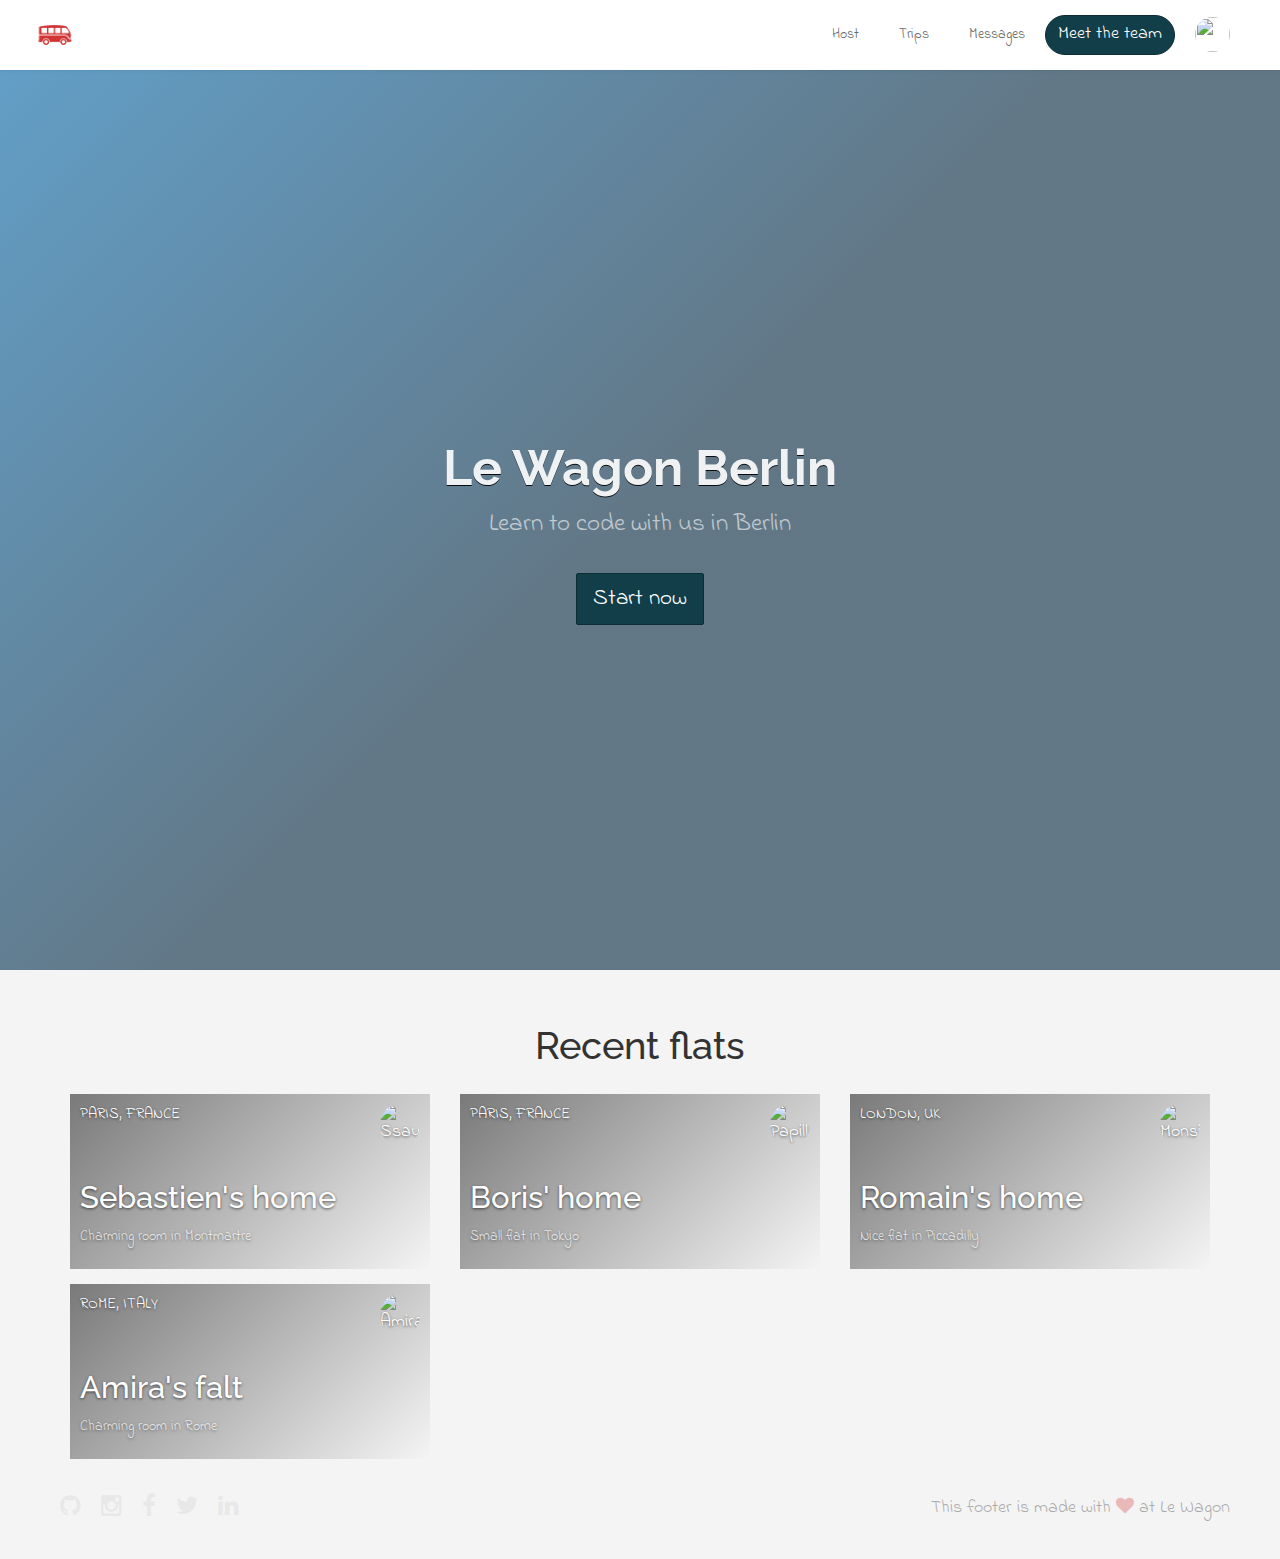
==== commit 9e121ff9: "Automated commit at 2017-08-01 10:14:09 UTC by middleman-deploy 2.0.0-alpha" ====
--- a/index.html
+++ b/index.html
@@ -61,42 +61,54 @@
   </div>
 </div>
  <div class="container-wrapper">
-<div class="container">
+<div class="container" id="home-flats">
+  <h2 class="text-center">Recent flats</h2>
   <div class="row">
-    <div class="col-xs-12 col-sm-4">
-      <!-- insert <div class="card"> -->
-      <div class="card" style="background-image: linear-gradient(rgba(0,0,0,0.3), rgba(0,0,0,0.2)), url('https://kitt.lewagon.com/placeholder/cities/shanghai');">
-  <div class="card-category">Popular</div>
-  <div class="card-description">
-    <h2>Le Wagon Shanghai</h2>
-    <p>Very cool city, the best</p>
+      <div class="col-xs-12 col-sm-6 col-md-4">
+        <div class="card" style="background-image: linear-gradient(-225deg, rgba(0,0,0,0.5) 0%, rgba(0,0,0,0) 100%), url('https://kitt.lewagon.com/placeholder/cities/paris');">
+          <div class="card-category">Paris, France</div>
+          <div class="card-description">
+            <h3>Sebastien's home</h3>
+            <p>Charming room in Montmartre</p>
+          </div>
+          <img src="https://kitt.lewagon.com/placeholder/users/ssaunier" class="card-user" alt="Ssaunier" />
+          <a href="flats/ssaunier.html" class="card-link"></a>
+        </div>
+      </div>
+      <div class="col-xs-12 col-sm-6 col-md-4">
+        <div class="card" style="background-image: linear-gradient(-225deg, rgba(0,0,0,0.5) 0%, rgba(0,0,0,0) 100%), url('https://kitt.lewagon.com/placeholder/cities/tokyo');">
+          <div class="card-category">Paris, France</div>
+          <div class="card-description">
+            <h3>Boris' home</h3>
+            <p>Small flat in Tokyo</p>
+          </div>
+          <img src="https://kitt.lewagon.com/placeholder/users/papillard" class="card-user" alt="Papillard" />
+          <a href="flats/papillard.html" class="card-link"></a>
+        </div>
+      </div>
+      <div class="col-xs-12 col-sm-6 col-md-4">
+        <div class="card" style="background-image: linear-gradient(-225deg, rgba(0,0,0,0.5) 0%, rgba(0,0,0,0) 100%), url('https://kitt.lewagon.com/placeholder/cities/london');">
+          <div class="card-category">London, UK</div>
+          <div class="card-description">
+            <h3>Romain's home</h3>
+            <p>Nice flat in Piccadilly</p>
+          </div>
+          <img src="https://kitt.lewagon.com/placeholder/users/monsieurpaillard" class="card-user" alt="Monsieurpaillard" />
+          <a href="flats/monsieurpaillard.html" class="card-link"></a>
+        </div>
+      </div>
+      <div class="col-xs-12 col-sm-6 col-md-4">
+        <div class="card" style="background-image: linear-gradient(-225deg, rgba(0,0,0,0.5) 0%, rgba(0,0,0,0) 100%), url('https://kitt.lewagon.com/placeholder/cities/Rome');">
+          <div class="card-category">Rome, Italy</div>
+          <div class="card-description">
+            <h3>Amira's falt</h3>
+            <p>Charming room in Rome</p>
+          </div>
+          <img src="https://kitt.lewagon.com/placeholder/users/amirakhallouf" class="card-user" alt="Amirakhallouf" />
+          <a href="flats/amirakhallouf.html" class="card-link"></a>
+        </div>
+      </div>
   </div>
-  <img class="card-user" src="https://kitt.lewagon.com/placeholder/users/tgenaitay">
-  <a class="card-link" href="#" ></a>
-</div>
-    </div>
-    <div class="col-xs-12 col-sm-4">
-      <!-- insert <div class="card"> -->
-      <div class="card" style="background-image: linear-gradient(rgba(0,0,0,0.3), rgba(0,0,0,0.2)), url('https://kitt.lewagon.com/placeholder/cities/shanghai');">
-  <div class="card-category">Popular</div>
-  <div class="card-description">
-    <h2>Le Wagon Shanghai</h2>
-    <p>Very cool city, the best</p>
-  </div>
-  <img class="card-user" src="https://kitt.lewagon.com/placeholder/users/hamood93">
-  <a class="card-link" href="#" ></a>
-</div>
-    </div>
-    <div class="col-xs-12 col-sm-4">
-      <!-- insert <div class="card"> -->
-      <div class="card" style="background-image: linear-gradient(rgba(0,0,0,0.3), rgba(0,0,0,0.2)), url('https://kitt.lewagon.com/placeholder/cities/shanghai');">
-  <div class="card-category">Popular</div>
-  <div class="card-description">
-    <h2>Le Wagon Shanghai</h2>
-    <p>Very cool city, the best</p>
-  </div>
-  <img class="card-user" src="https://kitt.lewagon.com/placeholder/users/amirakhallouf">
-  <a class="card-link" href="#" ></a>
 </div>
     </div>
   </div>
